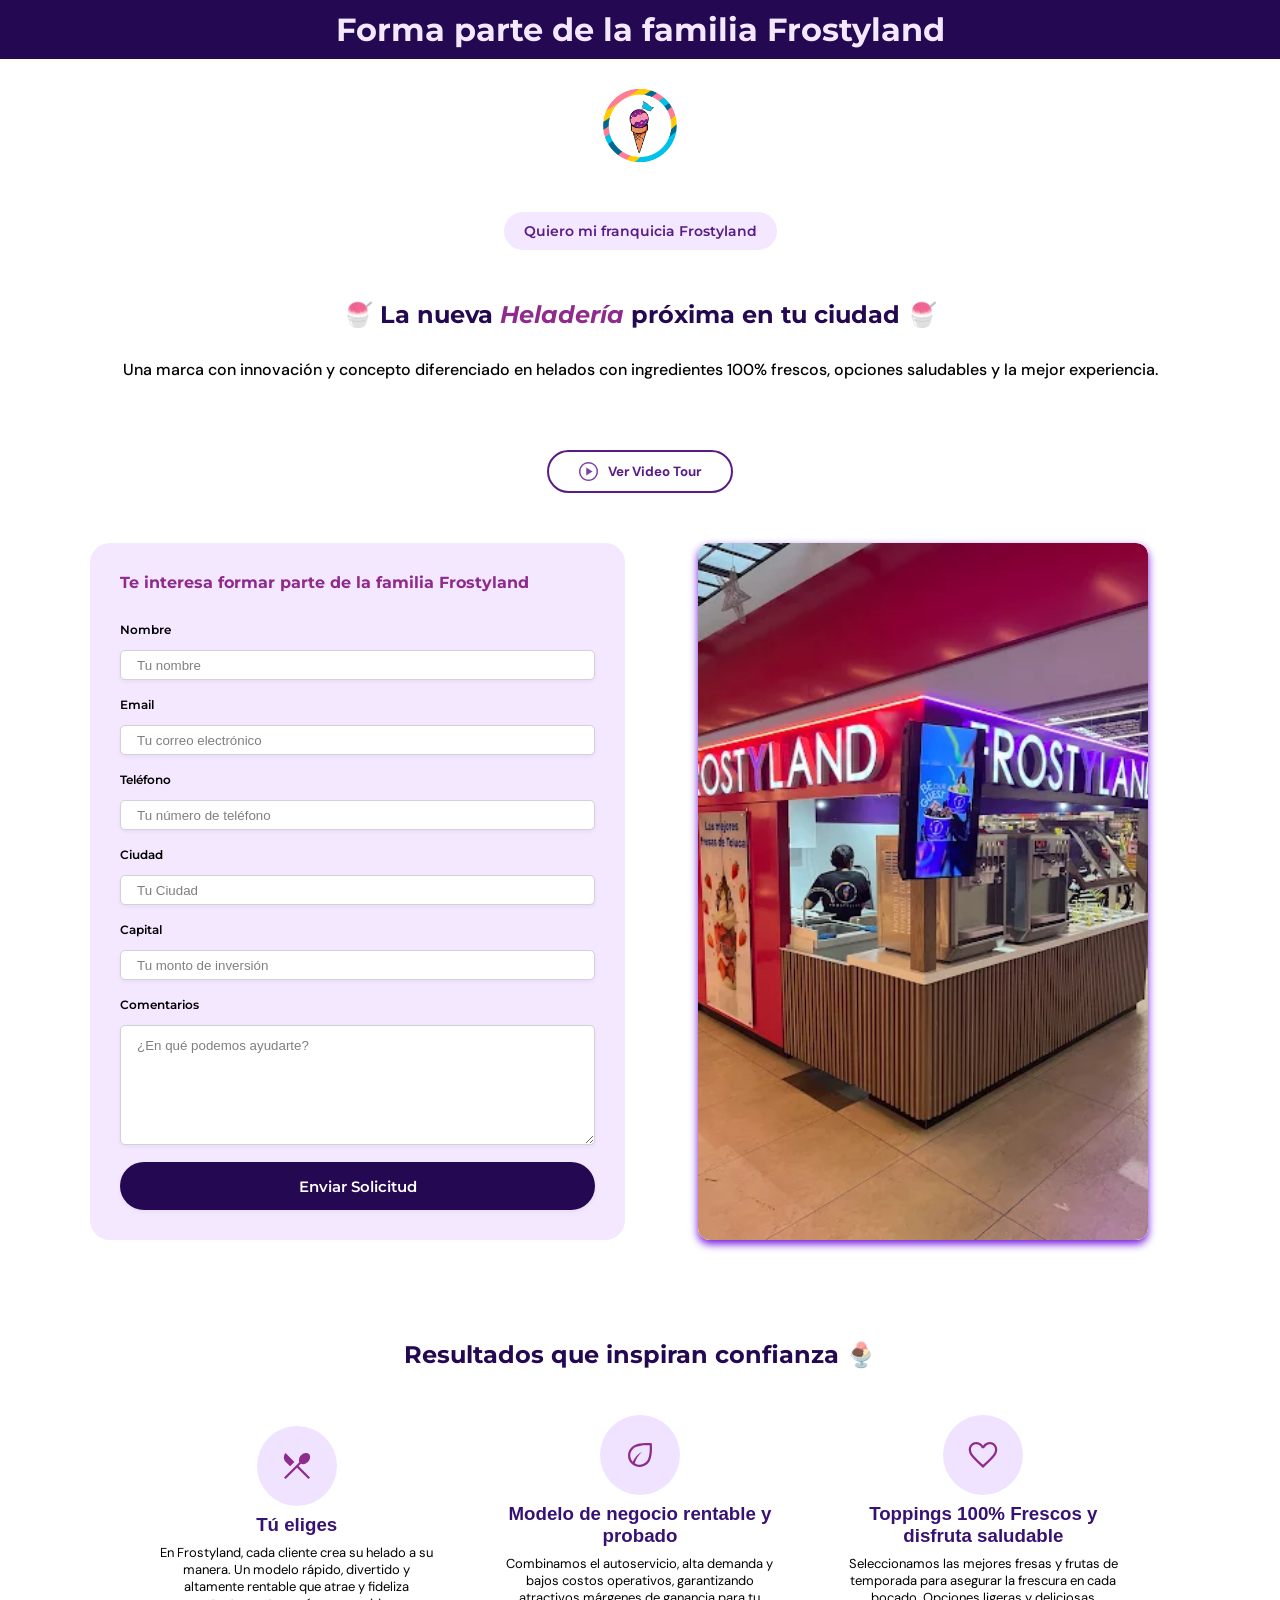
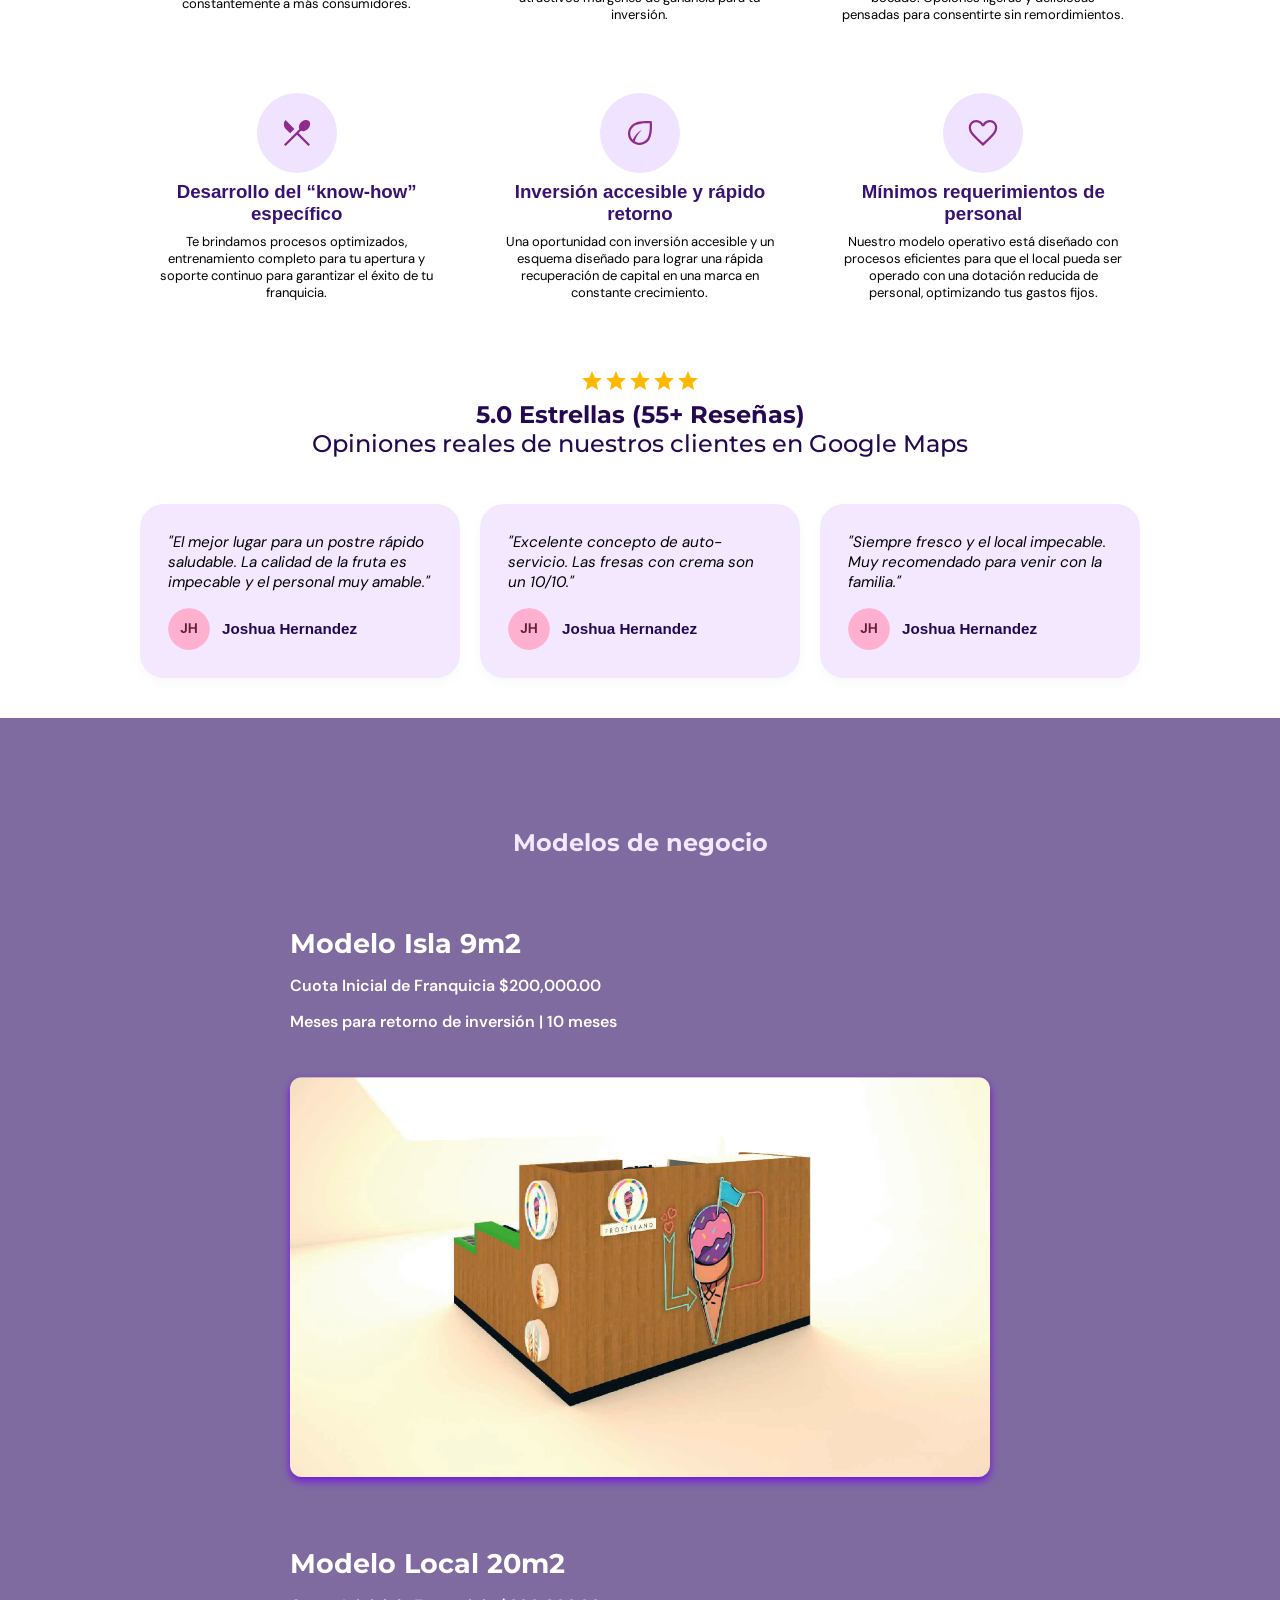
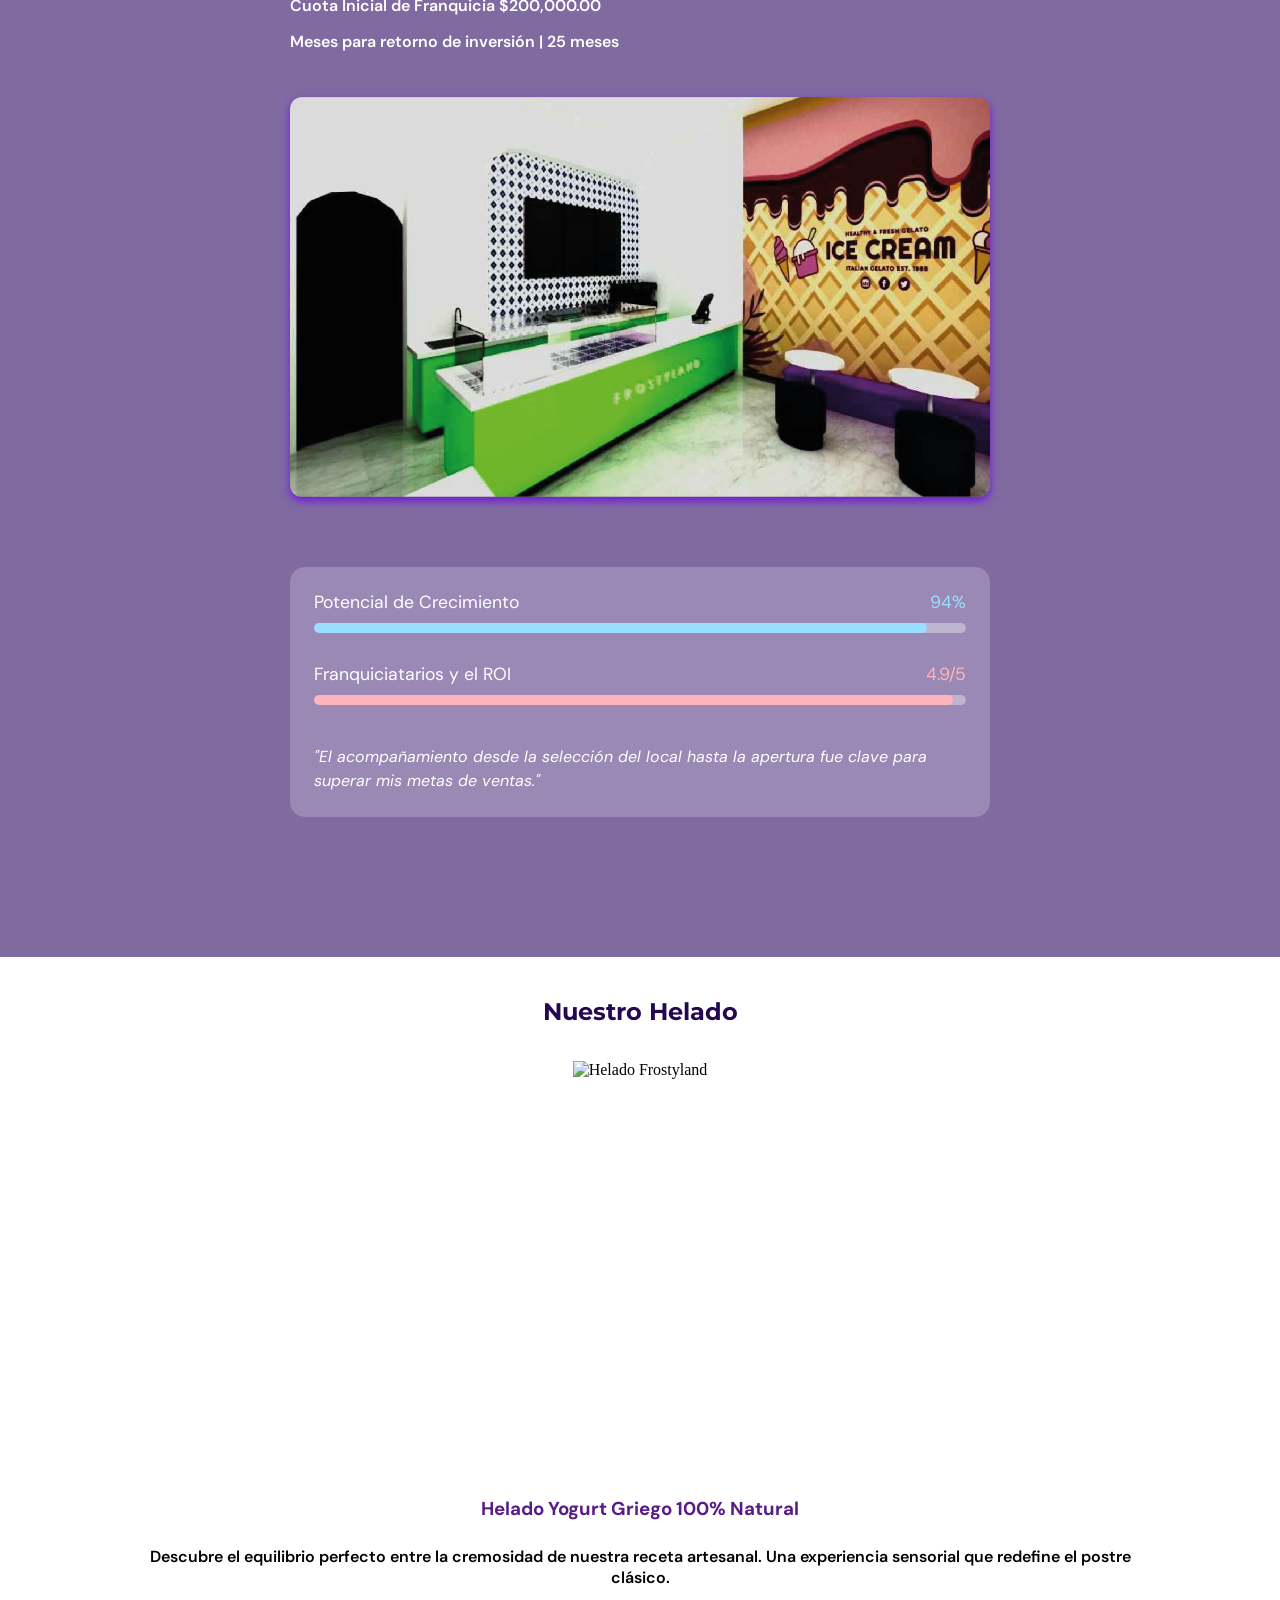
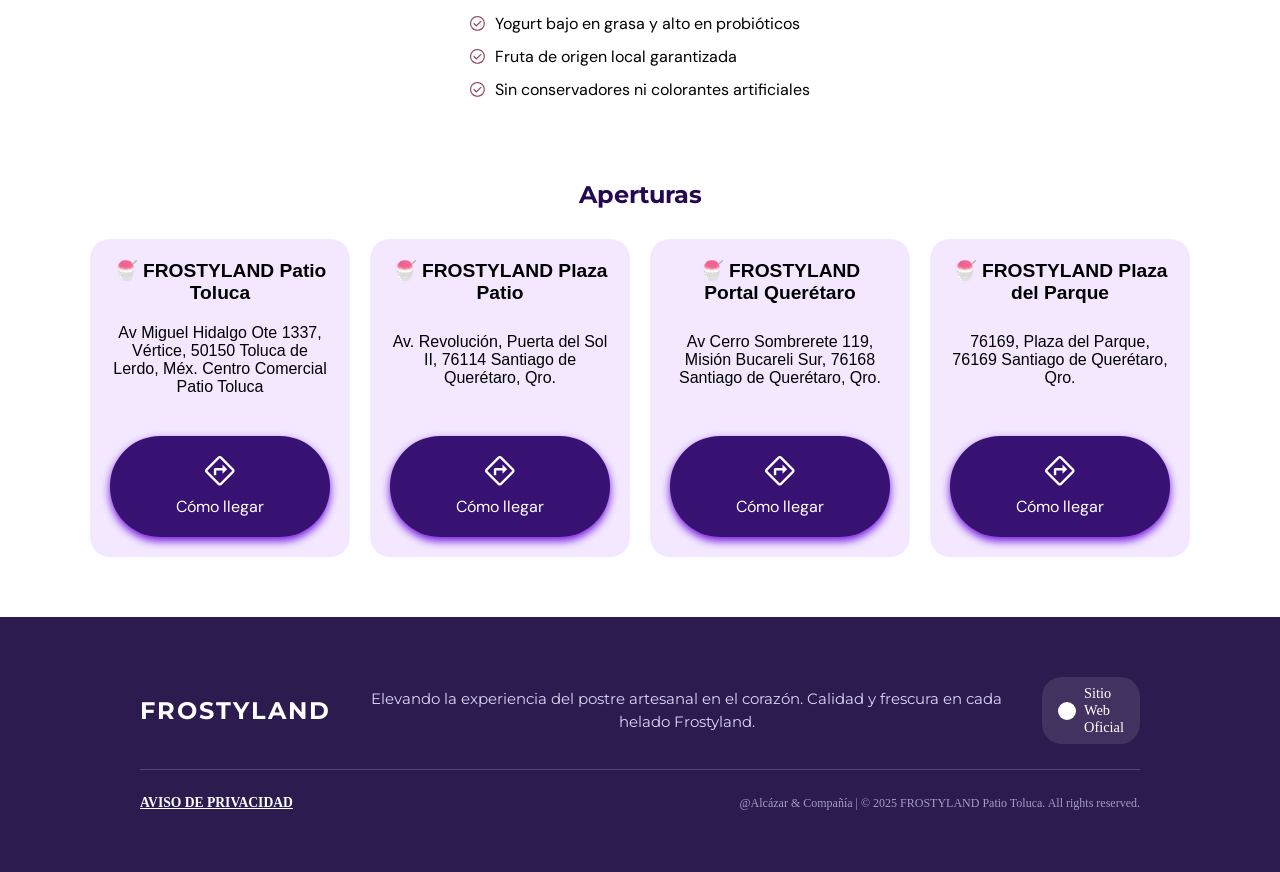
==== index.html @ 94f4f794 "Franquicia Frostyland Landing Page - MediaQueris" ====
<!DOCTYPE html>
<html lang="es">
<head>
    <meta charset="UTF-8">
    <meta name="viewport" content="width=device-width, initial-scale=1.0">
    <title>Frostyland Franquicias</title>
    <link rel="stylesheet" href="style.css">
    <link rel="preconnect" href="https://fonts.googleapis.com">
    <link rel="preconnect" href="https://fonts.gstatic.com" crossorigin>
    <link href="https://fonts.googleapis.com/css2?family=DM+Sans:ital,opsz,wght@0,9..40,100..1000;1,9..40,100..1000&family=Montserrat:ital,wght@0,100..900;1,100..900&display=swap" rel="stylesheet">
</head>
<body>
    <div class="general-container">
        <header class="header">
            <div class="header__title">
                <h1 class="title">Forma parte de la familia Frostyland</h1>
            </div>
        </header>

        <section class="hero">
    <div class="hero__container">
        <img src="assets/images/Logo.svg" alt="Frostyland Logo">
        <a class="hero__badge" href="">Quiero mi franquicia Frostyland</a>
   
        <div class="hero__content">
            <h2 class="title-section">🍧 La nueva <span class="texto-destacado"><i>Heladería</i></span> próxima en tu ciudad 🍧</h2>
            <p class="hero__subtitle">Una marca con innovación y concepto diferenciado en helados con ingredientes 100% frescos, opciones saludables y la mejor experiencia.</p>
        </div>

        <button class="hero__video-btn">
            <img class="hero__video-content" src="assets/icons/Icon video.svg" alt="Video Icon">
            <span class="hero__video-title">Ver Video Tour</span>
        </button>

        <!-- Contenedor del Formulario -->
        <div class="form-container">
            <form class="form-lead__form" action="">
                <p class="texto-destacado form-title"><b>Te interesa formar parte de la familia Frostyland</b></p>
                
                <label class="form-lead__label" for="input-name">Nombre</label>
                <input class="form-lead__input" id="input-name" type="text" placeholder="Tu nombre" required>
                
                <label class="form-lead__label" for="input-mail">Email</label>
                <input class="form-lead__input" id="input-mail" type="email" placeholder="Tu correo electrónico" required>
                
                <label class="form-lead__label" for="input-tel">Teléfono</label>
                <input class="form-lead__input" id="input-tel" type="tel" placeholder="Tu número de teléfono" required>
                
                <label class="form-lead__label" for="input-city">Ciudad</label>
                <input class="form-lead__input" id="input-city" type="text" placeholder="Tu Ciudad" required>
                
                <label class="form-lead__label" for="input-monto">Capital</label>
                <input class="form-lead__input" id="input-monto" type="number" placeholder="Tu monto de inversión" required>
                
                <label class="form-lead__label" for="text-comments">Comentarios</label>
                <textarea class="form-lead__input form-lead__textarea" id="text-comments" placeholder="¿En qué podemos ayudarte?"></textarea>
                
                <button class="form-lead__submit" type="submit">Enviar Solicitud</button>
            </form>
        </div>

        <!-- 🍨 LA IMAGEN AQUÍ ADENTRO DEL HERO CONTAINER -->
        <div class="features__image-container hero__image-lateral">
            <img class="features__main-img" src="assets/images/franchise frostyland img.webp" alt="Helado Frostyland">
        </div>

    </div>
</section>

        <section class="features">

            <h2 class="hero__title">Resultados que inspiran confianza 🍨</h2>
            <div class="features__grid">
                
                <!-- Tarjeta 1 -->
                <article class="feature-card">
                    <img class="feature-card__icon" src="assets/icons/Icon Cubiertos.svg" alt="Ícono de cubiertos">
                    <h3 class="feature-card__title">Tú eliges</h3>
                    <p class="feature-card__description">En Frostyland, cada cliente crea su helado a su manera. Un modelo rápido, divertido y altamente rentable que atrae y fideliza constantemente a más consumidores.</p>
                </article>

                <!-- Tarjeta 2 -->
                <article class="feature-card">
                    <img class="feature-card__icon" src="assets/icons/Icon Hoja.svg" alt="Ícono de hoja">
                    <h3 class="feature-card__title">Modelo de negocio rentable y probado</h3>
                    <p class="feature-card__description">Combinamos el autoservicio, alta demanda y bajos costos operativos, garantizando atractivos márgenes de ganancia para tu inversión.</p>
                </article>

                <!-- Tarjeta 3 -->
                <article class="feature-card">
                    <img class="feature-card__icon" src="assets/icons/Icon Corazon.svg" alt="Ícono de corazón">
                    <h3 class="feature-card__title">Toppings 100% Frescos y disfruta saludable</h3>
                    <p class="feature-card__description">Seleccionamos las mejores fresas y frutas de temporada para asegurar la frescura en cada bocado. Opciones ligeras y deliciosas pensadas para consentirte sin remordimientos.</p>
                </article>

                <!-- Tarjeta 4 -->
                <article class="feature-card">
                    <img class="feature-card__icon" src="assets/icons/Icon Cubiertos.svg" alt="Ícono de cubiertos">
                    <h3 class="feature-card__title">Desarrollo del “know-how” específico</h3>
                    <p class="feature-card__description">Te brindamos procesos optimizados, entrenamiento completo para tu apertura y soporte continuo para garantizar el éxito de tu franquicia.</p>
                </article>

                <!-- Tarjeta 5 -->
                <article class="feature-card">
                    <img class="feature-card__icon" src="assets/icons/Icon Hoja.svg" alt="Ícono de hoja">
                    <h3 class="feature-card__title">Inversión accesible y rápido retorno</h3>
                    <p class="feature-card__description">Una oportunidad con inversión accesible y un esquema diseñado para lograr una rápida recuperación de capital en una marca en constante crecimiento.</p>
                </article>

                <!-- Tarjeta 6 -->
                <article class="feature-card">
                    <img class="feature-card__icon" src="assets/icons/Icon Corazon.svg" alt="Ícono de corazón">
                    <h3 class="feature-card__title">Mínimos requerimientos de personal</h3>
                    <p class="feature-card__description">Nuestro modelo operativo está diseñado con procesos eficientes para que el local pueda ser operado con una dotación reducida de personal, optimizando tus gastos fijos.</p>
                </article>
            </div>
        </section>

        <section class="review">
            <div class="review-section">
                <img class="icon-stars" src="assets/icons/Icon Stars.svg" alt="Estrellas de calificación">
                <h2 class="title-section">5.0 Estrellas (55+ Reseñas) <br> <span class="subtitle-review">Opiniones reales de nuestros clientes en Google Maps</span></h2>
            </div>
            <div class="reviews">
                <div class="review-card">
                    <p class="review-card__comment">"El mejor lugar para un postre rápido saludable. La calidad de la fruta es impecable y el personal muy amable."</p>
                    <div class="review-card__profile">
                        <img class="review-card__avatar" src="assets/icons/Avatar Profile.svg" alt="Avatar Frostyland">
                        <span class="review-card__name">Joshua Hernandez</span>
                    </div>
                </div>
                <div class="review-card">
                    <p class="review-card__comment">"Excelente concepto de auto-servicio. Las fresas con crema son un 10/10."</p>
                    <div class="review-card__profile">
                        <img class="review-card__avatar" src="assets/icons/Avatar Profile.svg" alt="Avatar Frostyland">
                        <span class="review-card__name">Joshua Hernandez</span>
                    </div>
                </div>
                <div class="review-card">
                    <p class="review-card__comment">"Siempre fresco y el local impecable. Muy recomendado para venir con la familia."</p>
                    <div class="review-card__profile">
                        <img class="review-card__avatar" src="assets/icons/Avatar Profile.svg" alt="Avatar Frostyland">
                        <span class="review-card__name">Joshua Hernandez</span>
                    </div>
                </div>
            </div>
        </section>

        <section class="data-franchise-purple">
            <div class="data-franchise-title">
                <h2 class="title-section title-section__purple">Modelos de negocio</h2>
            </div>
            
            <div class="data-months">
                <div class="months-title"><h2>Modelo Isla 9m2</h2></div>
                <div class="months-subtitle"><p>Cuota Inicial de Franquicia $200,000.00</p></div>
                <div class="months-parraf"><p>Meses para retorno de inversión | 10 meses</p></div>
                <div class="img-local"><img src="assets/images/Isla 2.png" alt="Isla Frostyland"></div>
            </div>

            <div class="data-months">
                <div class="months-title"><h2>Modelo Local 20m2</h2></div>
                <div class="months-subtitle"><p>Cuota Inicial de Franquicia $200,000.00</p></div>
                <div class="months-parraf"><p>Meses para retorno de inversión | 25 meses</p></div>
                <div class="img-local"><img src="assets/images/Local 2.png" alt="Local Frostyland"></div>
            </div>

            <div class="data-bars">
                <div class="data-bars__item">
                    <div class="data-bars__header">
                        <span>Potencial de Crecimiento</span>
                        <span class="numero-azul">94%</span>
                    </div>
                    <progress value="94" max="100" class="progreso-azul"></progress>
                </div>

                <div class="data-bars__item">
                    <div class="data-bars__header">
                        <span>Franquiciatarios y el ROI</span>
                        <span class="numero-rosa">4.9/5</span>
                    </div>
                    <progress value="4.9" max="5" class="progreso-rosa"></progress>
                </div>

                <p class="data-bars__quote"><i>"El acompañamiento desde la selección del local hasta la apertura fue clave para superar mis metas de ventas."</i></p>
            </div>
        </section>

        <section class="products">
            <div class="product-card">
                <h2 class="title-section">Nuestro Helado</h2>
                <div class="product-card__icecream">
                    <img class="product-card__image" src="assets/images/94DFE82F-189E-4198-BD4F-0825771D1417.png" alt="Helado Frostyland">
                </div>
                <h3 class="product-card__title">Helado Yogurt Griego 100% Natural</h3>
                <p class="product-card__description">Descubre el equilibrio perfecto entre la cremosidad de nuestra receta artesanal. Una experiencia sensorial que redefine el postre clásico.</p>
                <ul class="product-card__benefits">
                    <li class="product-card__benefit-item"><img src="assets/icons/Icon Check.svg" alt="Check"><span>Yogurt bajo en grasa y alto en probióticos</span></li>
                    <li class="product-card__benefit-item"><img src="assets/icons/Icon Check.svg" alt="Check"><span>Fruta de origen local garantizada</span></li>
                    <li class="product-card__benefit-item"><img src="assets/icons/Icon Check.svg" alt="Check"><span>Sin conservadores ni colorantes artificiales</span></li>
                </ul>
            </div>
        </section>

        <section class="info">
            <h2 class="title-section">Aperturas</h2>

            <div class="ubication-franchise__info">
                <div class="ubication-franchise__info-img">
                    <span>🍧 FROSTYLAND Patio Toluca</span>
                </div>
                <p class="ubication-franchise__description">Av Miguel Hidalgo Ote 1337, Vértice, 50150 Toluca de Lerdo, Méx. Centro Comercial Patio Toluca</p>
                <a class="button-maps" href="https://www.google.com/maps/place/FROSTYLAND+Plaza+Patio/@20.6404821,-100.4542653,14z/data=!4m10!1m2!2m1!1sfrostyland!3m6!1s0x85d3510032d650c9:0x5e917314899f4de4!8m2!3d20.6182223!4d-100.4397699!15sCgpmcm9zdHlsYW5kkgEOaWNlX2NyZWFtX3Nob3DgAQA!16s%2Fg%2F11wvm8fbk2?entry=ttu" target="_blank" rel="noopener noreferrer"><img src="assets/icons/Icon Road.svg" alt="Ícono de ruta"><span>Cómo llegar</span></a>
            </div>

            <div class="ubication-franchise__info">
                <div class="ubication-franchise__info-img">
                    <span>🍧 FROSTYLAND Plaza Patio</span>
                </div>
                <p class="ubication-franchise__description">Av. Revolución, Puerta del Sol II, 76114 Santiago de Querétaro, Qro.</p>
                <a class="button-maps" href="https://www.google.com/maps/place/FROSTYLAND+Plaza+Patio/@20.6182273,-100.4423448,17z/data=!3m1!4b1!4m6!3m5!1s0x85d3510032d650c9:0x5e917314899f4de4!8m2!3d20.6182223!4d-100.4397699!16s%2Fg%2F11wvm8fbk2?entry=ttu" target="_blank" rel="noopener noreferrer"><img src="assets/icons/Icon Road.svg" alt="Ícono de ruta"><span>Cómo llegar</span></a>
            </div>

            <div class="ubication-franchise__info">
                <div class="ubication-franchise__info-img">
                    <span>🍧 FROSTYLAND Portal Querétaro</span>
                </div>
                <p class="ubication-franchise__description">Av Cerro Sombrerete 119, Misión Bucareli Sur, 76168 Santiago de Querétaro, Qro.</p>
                <a class="button-maps" href="https://www.google.com/maps/place/FROSTYLAND+Portal+Quer%C3%A9taro/@20.6406473,-100.4188393,17z/data=!3m1!4b1!4m6!3m5!1s0x85d35bdf2847d219:0xffd9482230e214cc!8m2!3d20.6406423!4d-100.4162644!16s%2Fg%2F11zgs6qwrd?entry=ttu" target="_blank" rel="noopener noreferrer"><img src="assets/icons/Icon Road.svg" alt="Ícono de ruta"><span>Cómo llegar</span></a>
            </div>

            <div class="ubication-franchise__info">
                <div class="ubication-franchise__info-img">
                    <span>🍧 FROSTYLAND Plaza del Parque</span>
                </div>
                <p class="ubication-franchise__description">76169, Plaza del Parque, 76169 Santiago de Querétaro, Qro.</p>
                <a class="button-maps" href="https://www.google.com/maps/place/FROSTYLAND+Plaza+del+Parque/@20.6157543,-100.5956164,11z/data=!4m10!1m2!2m1!1sFROSTYLAND!3m6!1s0x85d35b0069012c31:0x30fe2885d06f3ba8!8m2!3d20.6157637!4d-100.3917625!15sCgpGUk9TVFlMQU5EkgEOaWNlX2NyZWFtX3Nob3DgAQA!16s%2Fg%2F11wtdgsg10?entry=ttu" target="_blank" rel="noopener noreferrer"><img src="assets/icons/Icon Road.svg" alt="Ícono de ruta"><span>Cómo llegar</span></a>
            </div>
        </section>

        <footer class="footer">
            <div class="footer-info">
                <h3 class="footer-title">FROSTYLAND</h3>
                <p class="footer-description">Elevando la experiencia del postre artesanal en el corazón. Calidad y frescura en cada helado Frostyland.</p>
                <div class="footer-website">
                    <a href="https://frostyland.com.mx/" target="_blank" rel="noopener noreferrer">
                        <img src="assets/icons/Icon Web.svg" alt="Ícono web">
                        <span>Sitio Web Oficial</span>
                    </a>
                </div>
                <hr>
                <a href="">AVISO DE PRIVACIDAD</a>
                <p class="privacidad">@Alcázar & Compañía | © 2025 FROSTYLAND Patio Toluca. All rights reserved.</p>
            </div>
        </footer>
    </div>
</body>
<script src="script.js"></script>
</html>
---- style.css ----
*{
    margin: 0;
    padding: 0;
    box-sizing: border-box;
}

.header{
    font-family: "Montserrat", sans-serif;
    color: #f3e8ff;
    margin: 0;
    padding: 0;
    box-sizing: border-box;
    text-align: center;
    display: flex;
    flex-direction: column;
    gap: 16px;
    padding: 10px;
    background-color: #240851;
    align-items: ce;
}


.hero{
    font-family: "Montserrat", sans-serif;
    margin-top: 30px;
    display: flex;
    flex-direction: column;
    gap: 16px;
}



.hero__badge{
    display: inline-block;
    background-color: #f3e8ff;
    color: #581c87;
    padding: 10px 20px;
    border-radius: 50px;
    margin: 20px 0 20px 0;
    text-decoration: none;
    font-weight: 600;
    font-size: 14px;
}

.hero__title{
    font-family: "Montserrat", sans-serif;
    display: block;
    color: #240851;
    margin-bottom: 30px;
    text-align: center;
}

.title-section{
    font-family: "Montserrat", sans-serif;
    display: block;
    color: #240851;
    margin-bottom: 30px;
    text-align: center;
}

.texto-destacado{
    color: #8E2B8D;
}

.hero__subtitle{
    font-family: "DM Sans", sans-serif ;
    font-weight: 500;
    margin-bottom: 20px ;
}

.hero__container {
    display: flex;
    flex-direction: column;
    align-items: center;
    width: 90%;
    max-width: 500px;
    margin: 0 auto 100px auto;
}

.hero__image-lateral {
    width: 100%;                /* Ocupa todo el ancho disponible del contenedor */
    max-width: 100%;            /* Se estira para empatar con el ancho del formulario */
    height: 350px;              /* Ajusta la altura que prefieras para tablet/móvil */
    margin-top: 30px;
    margin-left: 0;
    margin-right: 0;
}

.hero__video-btn{
    display: flex;
    align-items: center;
    justify-content: center;
    gap: 10px;
    padding: 10px 30px;
    border-radius: 60px;
    text-decoration: none;
    background-color: #fff;
    margin: 20px 0 20px 0;
    border: 2px solid #581c87;
}

.hero__video-content{
    align-items: center;
}


.hero__video-title{
    color: #581c87;
    font-family: "DM Sans", sans-serif;
    font-weight: bold;
}

.features{
    gap: 16px;
}

.features__grid{
    display: grid;
    grid-template-columns: 1fr;
    gap:20px;
    padding: 20px;
}

.review{
    display: flex;
    flex-direction: column;
    gap: 16px;
}

.products{
    display: flex;
    flex-direction: column;
    gap: 16px;
}

.info{
    display: flex;
    flex-direction: column;
    gap:16px
}

.form-container{
    background-color: #f3e8ff;
    padding: 30px;
    width: 350px;
    border-radius: 20px;
    box-sizing: border-box;
    margin-bottom: 40px;
}

.form-title{
    margin-bottom: 25px;
    font-weight: 500;
    text-shadow: 
}

.form-lead__form{
    display: flex;
    flex-direction: column;
    width: 100%;
    gap: 5px;
}

.form-lead__label{
    display: block;
    width: 100%;
    font-size: 12px;
    font-weight:600;
    text-align: left;
    margin-bottom: 0.5rem;
}

.form-lead__input{
    width: 100%;
    height: 30px;
    border-radius: 5px;
    border: none;
    margin-bottom: 12px;
    padding: 0.75rem 1rem;
    border: 1.5px solid #d1d1d6;
    box-shadow: 0 2px 4px rgba(0, 0, 0, 0.05);
    resize: vertical;
}

.form-lead__textarea{
    min-height: 120px;
    overflow: hidden;
}

.form-lead__input::placeholder {
    color: #000; 
    opacity: 0.5; 
    font-family: "Monsterrat", sans-serif;  
}

.form-lead__submit{
    background-color: #240851;
    color: #ffffff;
    font-family: inherit;
    font-size: 0.95rem;
    font-weight: 600;
    border-radius: 50px;
    border: none;
    height: 48px;                 /* Ligeramente más alto para mayor comodidad táctil (UX) */
    padding: 0 24px;              /* Espaciado horizontal para que el texto respire */
    box-shadow: 0 2px 4px rgba(0, 0, 0, 0.05);
    cursor: pointer;              /* Cambia el cursor a manita para indicar que es clickeable */
    outline: none;
    box-sizing: border-box;
    transition: all 0.25s ease-in-out; /* Suaviza todos los cambios */
}

.form-lead__submit:hover {
    background-color: #381273;    /* Un tono un poco más claro o vivo del mismo color */
    box-shadow: 0 4px 8px rgba(36, 8, 81, 0.2); /* Sombra más pronunciada al elevarse visualmente */
    transform: translateY(-1px);  /* Pequeño efecto de elevación sutil */
}

.form-lead__submit:active {
    transform: translateY(0);     /* Vuelve a su posición original al presionar */
    box-shadow: 0 1px 2px rgba(0, 0, 0, 0.1);
}

.features__image-container{  
    width: 700px;       
    height: 400px;     
    overflow: hidden;  
    border-radius: 12px;
    box-shadow: 0 4px 8px rgb(114, 21, 221);
    margin-bottom: 30px; 
    display: block;
    margin-left: auto;
    margin-right: auto;
}

.features__main-img {
    width: 100%;
    height: 100%;
    object-fit: cover;          /* Asegura que la foto cubra todo el espacio sin deformarse */
    border-radius: 12px;
}

.features__main-img:hover {
    transform: scale(1.05); /* Un zoom suave al pasar el mouse */
}

.feature-card{
    display: flex;               
    flex-direction: column;      
    align-items: center;         
    justify-content: center; 
    gap: .5rem;   
    margin-bottom: 60px; 
    text-align: center;
    width: 90%;
    max-width: 10000px;
    margin: 0 auto 40px auto;
    padding: 0 auto;
}

.feature-card__color{
    background-color: #f3e8ff;
}

.feature-card__title{
    font-family: "Monsterrat", sans-serif;
    color: #381273;
}

.feature-card__description{
    font-family: "DM Sans", sans-serif;
    font-size: small;
}


.review-section{
    display: flex;
    flex-direction: column;
    align-items: center;
    text-align: center;
    justify-content: center;
    margin-top: 30px;
    gap: 10px;
}

.subtitle-review{
    font-weight: 500;
}

.reviews{
    display: flex;
    flex-direction: column;
    align-items: center;
    gap: 2rem;
    width: 90%;
    max-width: 450px;
    margin: 0 auto 40px auto;
    padding: 0 16px;
}

.review-card {
    background-color:#f3e8ff;  /* Un tono morado muy sutil de fondo (como en tu imagen) */
    width: 100%;                /* Ocupa todo el ancho del contenedor max-width */
    padding: 1.75rem;
    border-radius: 24px;        /* Esquinas muy redondeadas, estilo moderno */
    box-shadow: 0 4px 12px rgba(36, 8, 81, 0.03); /* Sombra muy ligera */
    display: flex;
    flex-direction: column;
    justify-content: space-between;
    transition: transform 0.3s ease;
}

.review-card__comment{
    font-family: "DM Sans", sans-serif;
    font-size: 0.95em;
    font-style: italic;
}

.review-card__profile {
    display: flex;
    align-items: center;        /* Alinea verticalmente el avatar y el texto */
    gap: 12px;                  /* Espacio limpio entre el avatar y el nombre */
    margin-top: 1rem;           /* Separa el perfil del comentario de arriba */
}

.review-card__avatar {
    width: 42px;
    height: 42px;
    border-radius: 50%;
    object-fit: cover;
    flex-shrink: 0;             /* Evita que el avatar se deforme si la tarjeta es pequeña */
}

.review-card__name {
    display: flex;
    flex-direction: column;     /* Permite que el nombre y apellido bajen ordenados si es necesario */
    font-weight: 700;
    color: #240851;
    font-size: 0.95rem;
    line-height: 1.2;
    font-family: "Monteserrat" , sans-serif;
}

.data-franchise-purple{
    background-color: #806BA1;
    display: flex;
    flex-direction: column;
    align-items: center;
    gap: 2.5rem;
    width: 100%;
    max-width: 500px;
    margin: 0 auto 40px auto;
    padding: 0;    
}

.title-section__purple{
    margin-top: 70px;
    color: #f3e8ff;
}

.data-months{
    display: flex;
    flex-direction: column;
    justify-content: left;
    gap:15px
}

.months-subtitle{
    font-family: "DM Sans", sans-serif;
    color: #fff;
    font-weight: 600;
}

.months-parraf{
    font-family: "DM Sans", sans-serif;
    color: #fff;
    font-weight: 600;
    margin-bottom: 30px;
}

.months-title{
    font-family: "Montserrat", sans-serif;
    color: #fff;
    font-size: large;
}

.img-local{ 
    width: 350px;       
    height: 400px;     
    overflow: hidden;  
    border-radius: 12px;
    box-shadow: 0 4px 8px rgb(114, 21, 221);
    margin-bottom: 30px; 
    display: block;
    margin-left: auto;
    margin-right: auto;
}

.img-local img {
    width: 100%;
    height: 100%;
    object-fit: cover; /* Esto centra la imagen y recorta los bordes sobrantes perfectamente */
    object-position: center; /* Asegura que el centro de la imagen sea el que se muestre */
}

.data-bars{
    width: 80%;
    background-color: #ffffff33;
    padding: 1.5rem;
    border-radius: 15px;
    margin-bottom: 100px;
    display: flex;
    flex-direction: column;
    gap: 30px;
    font-family: "DM Sans", sans-serif;
    color: #fff;
}

.data-bars__item{
    display: flex;
    flex-direction: column;
    gap: 10px;
}

.data-bars__header{
   display: flex;
   justify-content: space-between;
   align-items: center;
   font-size: 1.1rem;
}

progress {
    width: 100%;
    height: 10px;
    border-radius: 5px;
    border: none; /* Elimina borde por defecto */
    background-color: rgba(255, 255, 255, 0.2); /* Fondo de la barra vacía */
    overflow: hidden;
}

.data-bars__quote {
    margin-top: 10px;
    line-height: 1.5;
    font-style: italic; /* Asegura que la cita se vea itálica */
}

.numero-azul {
    color: #99DEFF; /* Color del texto 94% de la imagen */
}

.numero-rosa {
    color: #FFB3BA; /* Color del texto 4.9/5 de la imagen */
}

progress.progreso-azul::-webkit-progress-bar {
    background-color: rgba(255, 255, 255, 0.2); /* Fondo de la barra */
}
progress.progreso-azul::-webkit-progress-value {
    background-color: #99DEFF; /* Color de la parte llena */
    border-radius: 5px;
}
/* Para Firefox */
progress.progreso-azul {
    color: #99DEFF; /* Fallback para Firefox */
}

/* --- Barra 2: Rosa (Satisfacción de Franquiciados) --- */
/* Para navegadores basados en WebKit (Chrome, Safari, Edge) */
progress.progreso-rosa::-webkit-progress-bar {
    background-color: rgba(255, 255, 255, 0.2);
}
progress.progreso-rosa::-webkit-progress-value {
    background-color: #FFB3BA; /* Color de la parte llena */
    border-radius: 5px;
}
/* Para Firefox */
progress.progreso-rosa {
    color: #FFB3BA; /* Fallback para Firefox */
}

.product-card{
    display: flex;
    flex-direction: column;
    justify-content: center;
    text-align: center;
    align-items: center;
    margin: 0 auto 80px auto;
    width: 80%;
    gap: 5px;
}

.product-card__icecream{
    width: 350px;       
    height: 400px;     
    overflow: hidden;  
    border-radius: 12px;
    margin-bottom: 30px; 
}

.product-card__icecream img{  
    width: 100%;
    height: 100%;
    object-fit:contain;
    object-position: center;
}

.product-card__title{
 font-family: "DM Sans", sans-serif;
 color: #581c87;
 display: block;
 margin-bottom: 20px;
}

.product-card__description{
    margin-bottom: 20px;
    font-family: "DM Sans", sans-serif;
    color: #000;
    font-weight: 600;
}

.product-card__benefits{
    list-style: none;
    padding: 0;
    margin: 0;
    display: flex;
    flex-direction: column;
    gap: 12px;
    font-family: "DM Sans", sans-serif;
    color: #000;
    text-align: left;
}

.product-card__benefit-item{
    display: flex;
    gap: 10px;
    font-size: 1rem;
    align-items: center;
}

.product-card__benefit-item img{
    width: 15px;
    height: 15px;
    flex-shrink: 0;
}

.info{
    display: flex;
    flex-direction: column;
    margin: 0 auto 60px auto;
    width: 80%;
}

.ubication-franchise__info{
    display: flex;
    flex-direction: column;
    gap: 20px;
    justify-content: center;
}

.ubication-franchise__info-img{
    display: flex;
    align-items: center;
    justify-content: flex-start;
    font-family: "Monsterrat",sans-serif;
    font-size: 1.2rem;
    font-weight: bold;
    margin: 0 auto;
}

.ubication-franchise__info-img img{
height: 30px;
width: 30px;
flex-shrink: 0;
}

.ubication-franchise__description{
    font-family: "DM-Sans",sans-serif;
    font-weight: 400;
    text-align: center;
}

.button-maps{
    font-family: "DM Sans", sans-serif;
    padding: 20px;
    border-radius: 50px;
    color: #fff;
    background-color: #381273;
    text-decoration: none;
    margin-bottom: 50px;
    display: flex;
    flex-direction: column;
    align-items: center;
    justify-content: center;
    gap: 10px;
    box-shadow: 0 4px 8px rgb(114, 21, 221);
}

.button-maps:hover{
    background-color: #381273;    /* Un tono un poco más claro o vivo del mismo color */
    box-shadow: 0 4px 8px rgba(36, 8, 81, 0.2); /* Sombra más pronunciada al elevarse visualmente */
    transform: translateY(-1px);  /* Pequeño efecto de elevación sutil */
}

.button-maps img{
    width: 30px;
    height: 30px;
    flex-shrink: 0;
}

.button-maps:active {
    transform: translateY(0);     /* Vuelve a su posición original al presionar */
    box-shadow: 0 1px 2px rgba(0, 0, 0, 0.1);
}

.footer {
    width: 100%;
    background-color: #2b1b4e; /* Tono morado oscuro institucional para contraste */
    color: #f0ebf8;
    padding: 40px 20px;
    margin-top: 60px;
    box-sizing: border-box;
}

.footer-info {
    display: flex;
    flex-direction: column;
    align-items: center;
    text-align: center;
    max-width: 500px;
    margin: 0 auto;
    gap: 15px; /* Espaciado uniforme entre los elementos */
}

.footer-title {
    font-family: "Montserrat", sans-serif;
    font-size: 1.5rem;
    font-weight: 700;
    color: #ffffff;
    letter-spacing: 2px;
    margin: 0;
}

.footer-description {
    font-family: "Montserrat", sans-serif;
    font-size: 0.9rem;
    line-height: 1.5;
    color: #dcd6f7;
    margin: 0;
}

.footer-website a {
    display: inline-flex;
    align-items: center;
    gap: 8px;
    background-color: rgba(255, 255, 255, 0.1);
    padding: 8px 16px;
    border-radius: 20px;
    color: #ffffff;
    text-decoration: none;
    font-size: 0.9rem;
    transition: background-color 0.3s ease;
}

.footer-website a:hover {
    background-color: rgba(255, 255, 255, 0.2);
}

.footer-website img {
    width: 18px;
    height: 18px;
    filter: brightness(0) invert(1); /* Vuelve el ícono blanco si es necesario */
}

.footer-info hr {
    width: 80%;
    border: none;
    border-top: 1px solid rgba(255, 255, 255, 0.2);
    margin: 10px 0;
}

.footer-info a:not(.footer-website a) {
    color: #ffffff;
    font-size: 0.85rem;
    text-decoration: underline;
    font-weight: 600;
}

.footer-info a:not(.footer-website a):hover {
    color: #a29bfe;
}

.privacidad {
    font-size: 0.75rem;
    color: #a49ec4;
    margin: 0;
    line-height: 1.4;
}




/* =================================================================
   MEDIA QUERIES - MOBILE FIRST (Adaptadas a tus clases exactas)
=================================================================== */
@media screen and (min-width:768px) {
    .form-container{
        width: 700px;
    }

    .features__image-container{
        width: 700px;
    }

    .features{

       display: flex;
        flex-direction: column;
        align-items: center;
        max-width: 720px;
        margin: 0 auto;
        width: 90%;
    }


    .features__grid{
        display: grid;
        grid-template-columns: repeat(2, 1fr); 
        gap: 20px;
        padding: 0;
    }

    .reviews {
        display: grid;
        grid-template-columns: repeat(3, 1fr); /* 3 columnas iguales */
        gap: 20px;                             /* Espacio entre las tarjetas */
        max-width: 720px;                      /* O el ancho de tu contenedor de tablet */
        width: 100%;
        margin: 0 auto 40px auto;
        padding: 0;
        align-items: stretch;
    }

    .review-card {
        width: 100%;
        height: 100%;                           /* Ocupa toda la celda estirándose por igual */
        box-sizing: border-box;
    }

    .data-franchise-purple {
        max-width: 100%;
        width: 100%;
        padding: 40px 20px; /* Espaciado interno para que no pegue los elementos a los bordes */
        box-sizing: border-box;
    }

    .data-franchise-title,
    .data-months,
    .data-bars {
        width: 100%;
        max-width: 700px;
        margin-left: auto;
        margin-right: auto;
    }

    .img-local {
        width: 100%;
        max-width: 700px;
        height: 400px; /* O el alto que prefieras para tablet */
    }

    .img-local img {
        width: 100%;
        height: 100%;
        object-fit: cover;
    }

    .info {
        display: grid;
        grid-template-columns: repeat(2, 1fr); /* 2 columnas iguales */
        gap: 30px;                             /* Espacio entre las tarjetas de sucursales */
        max-width: 700px;                      /* Mismo ancho unificado que tus otras secciones */
        width: 100%;
        margin: 0 auto 60px auto;
        padding: 0;
        align-items: stretch;                  /* Mantiene todas las tarjetas con la misma altura */
    }

    /* 2. Hacemos que el título "Aperturas" ocupe las 2 columnas de arriba */
    .info > .title-section {
        grid-column: span 2;
        text-align: center;
        margin-bottom: 10px;
    }

    /* 3. Aseguramos que cada tarjeta interna distribuya bien sus elementos y tenga el mismo tamaño */
    .ubication-franchise__info {
        background-color: #f3e8ff;             /* Opcional: si deseas un fondo sutil tipo tarjeta como las reseñas */
        padding: 20px;
        border-radius: 20px;
        display: flex;
        flex-direction: column;
        justify-content: space-between;        /* Empuja el botón "Cómo llegar" hacia la parte baja de forma alineada */
        height: 100%;
        box-sizing: border-box;
    }

    /* 4. Ajustes finos de separación interna para el botón de mapas */
    .ubication-franchise__info .button-maps {
        margin-bottom: 0;                      /* Elimina el margen inferior extra de móvil para que encajen perfectas */
        margin-top: 20px;
    }

    .footer {
        padding: 50px 40px;
    }

    .footer-info {
        max-width: 700px;
    }

    .footer-description {
        font-size: 1rem;
        max-width: 550px;
    }
}

/* --- 2. SOLAMENTE PARA ESCRITORIO (A partir de 1024px) --- */
@media screen and (min-width: 1024px) {

    /* Ancho máximo general para computadoras */
    .features,
    .info,
    .data-franchise-purple,
    .reviews,
    .hero__container {
        max-width: 1000px;
    }

    /* Features Grid: 3 columnas y 2 filas */
    .features__grid {
        display: grid;
        grid-template-columns: repeat(3, 1fr);
        grid-template-rows: repeat(2, auto);
        gap: 30px;
        width: 100%;
    }

    /* Aperturas (.info) en distribución horizontal amplia */
    .info {
        display: grid;
        grid-template-columns: repeat(4, 1fr);
        gap: 20px;
        max-width: 1100px;
        align-items: stretch;
        text-align: center;
    }

    .info > .title-section {
        grid-column: span 4;
    }

    .data-franchise-purple {
        width: 100%;
        max-width: 100%;
    }

    /* HERO CONTAINER: Grid arriba y Flexbox estirado abajo para igualar alturas solo en PC */
    .hero__container {
        display: grid;
        grid-template-columns: 1fr 1fr;
        grid-template-areas: 
            "logo logo"
            "badge badge"
            "content content"
            "video video"
            "form image";              /* Aquí sí van lado a lado */
        gap: 30px;
        max-width: 1100px !important;  
        align-items: stretch;          
    }

    /* Asignación de elementos superiores al Grid */
    .hero__container > img:first-child {
        grid-area: logo;
        justify-self: center;
    }

    .hero__badge {
        grid-area: badge;
        justify-self: center;
    }

    .hero__content {
        grid-area: content;
        text-align: center;
    }

    .hero__video-btn {
        grid-area: video;
        justify-self: center;
    }

    /* Formulario e Imagen Lado a Lado con Altura Igualada en PC */
    .form-container {
        grid-area: form;
        width: 100%;
        margin: 0;
        display: flex;
        flex-direction: column;
    }

    .form-lead__form {
        display: flex;
        flex-direction: column;
        justify-content: space-between; 
        height: 100%;
    }

    .hero__image-lateral {
        grid-area: image;
        width: 100%;
        max-width: 450px;
        height: auto;
        min-height: 100%;               
        margin: 0;
        justify-self: center;
    }

    .features__main-img {
        width: 100%;
        height: 100%;
        object-fit: cover;              
        border-radius: 12px;
    }

    .footer {
        padding: 60px 20px;
    }

    /* Ampliamos el contenedor del footer en línea con tus otras secciones */
    .footer-info {
        max-width: 1000px;
        display: grid;
        grid-template-columns: 1fr auto 1fr; /* 3 columnas lógicas para escritorio */
        grid-template-areas: 
            "brand desc web"
            "hr hr hr"
            "privacy privacy privacy";
        align-items: center;
        text-align: left;
        gap: 20px;
    }

    /* Redistribuimos los elementos en el Grid para PC */
    .footer-title {
        grid-area: brand;
        text-align: left;
    }

    .footer-description {
        grid-area: desc;
        font-size: 0.95rem;
        max-width: none;
        text-align: center;
    }

    .footer-website {
        grid-area: web;
        justify-self: end;
    }

    .footer-info hr {
        grid-area: hr;
        width: 100%;
        margin: 5px 0;
    }

    /* Aviso de privacidad y copyright alineados abajo en fila o compactos */
    .footer-info a:not(.footer-website a) {
        grid-area: privacy;
        justify-self: start;
        display: inline-block;
    }

    .privacidad {
        grid-area: privacy;
        justify-self: end;
        text-align: right;
    }
}
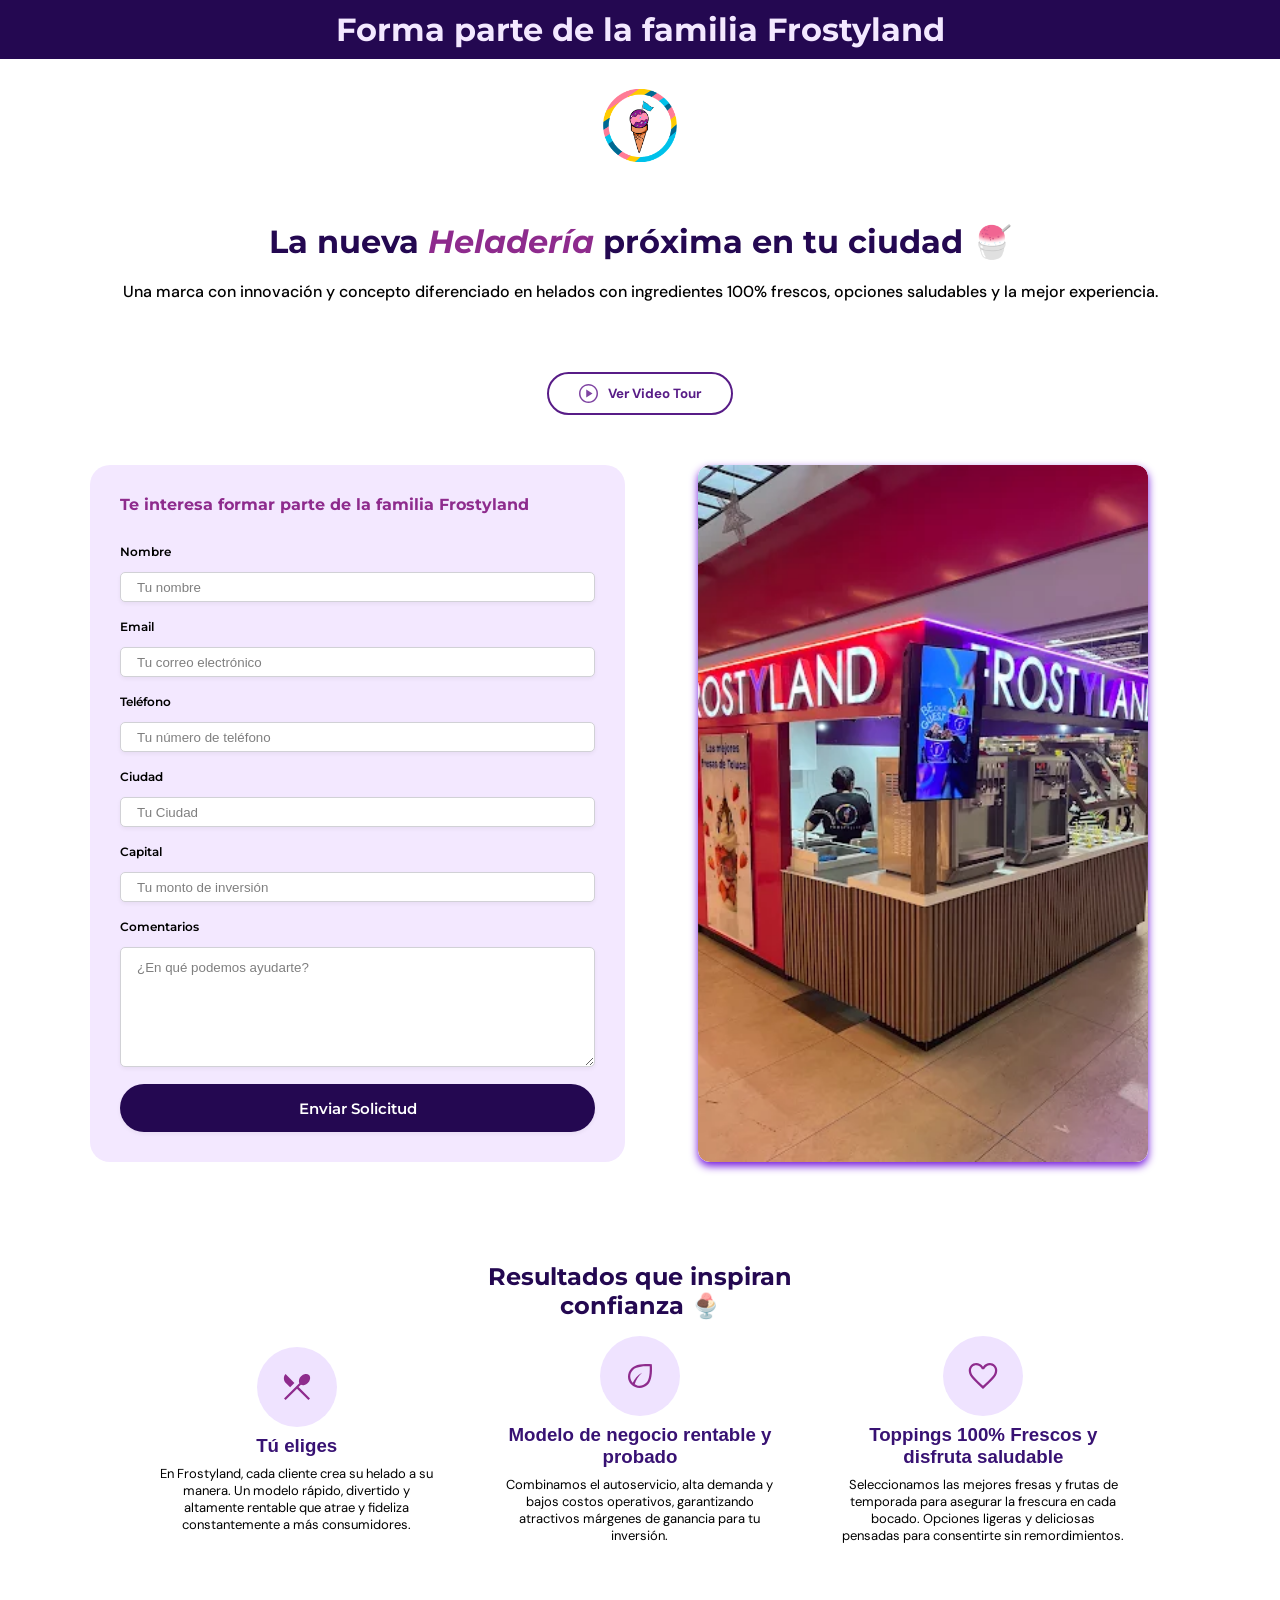
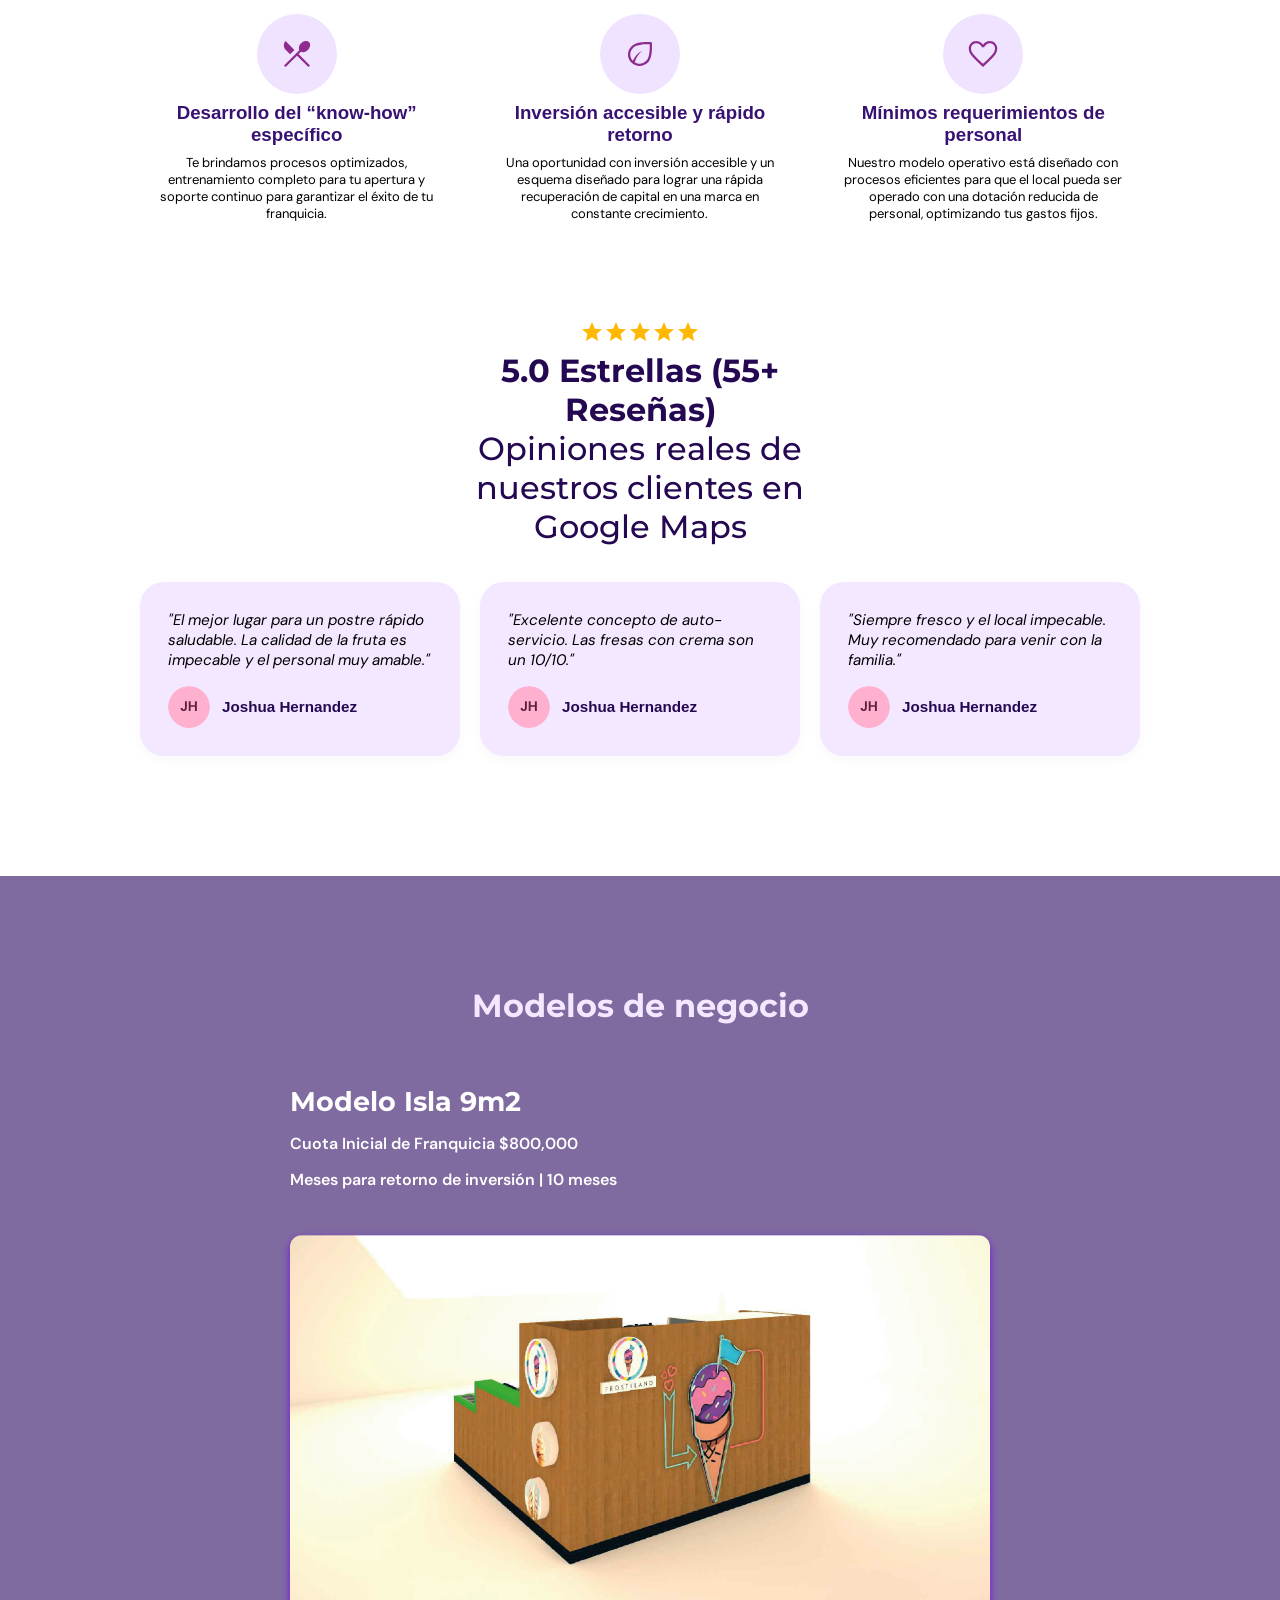
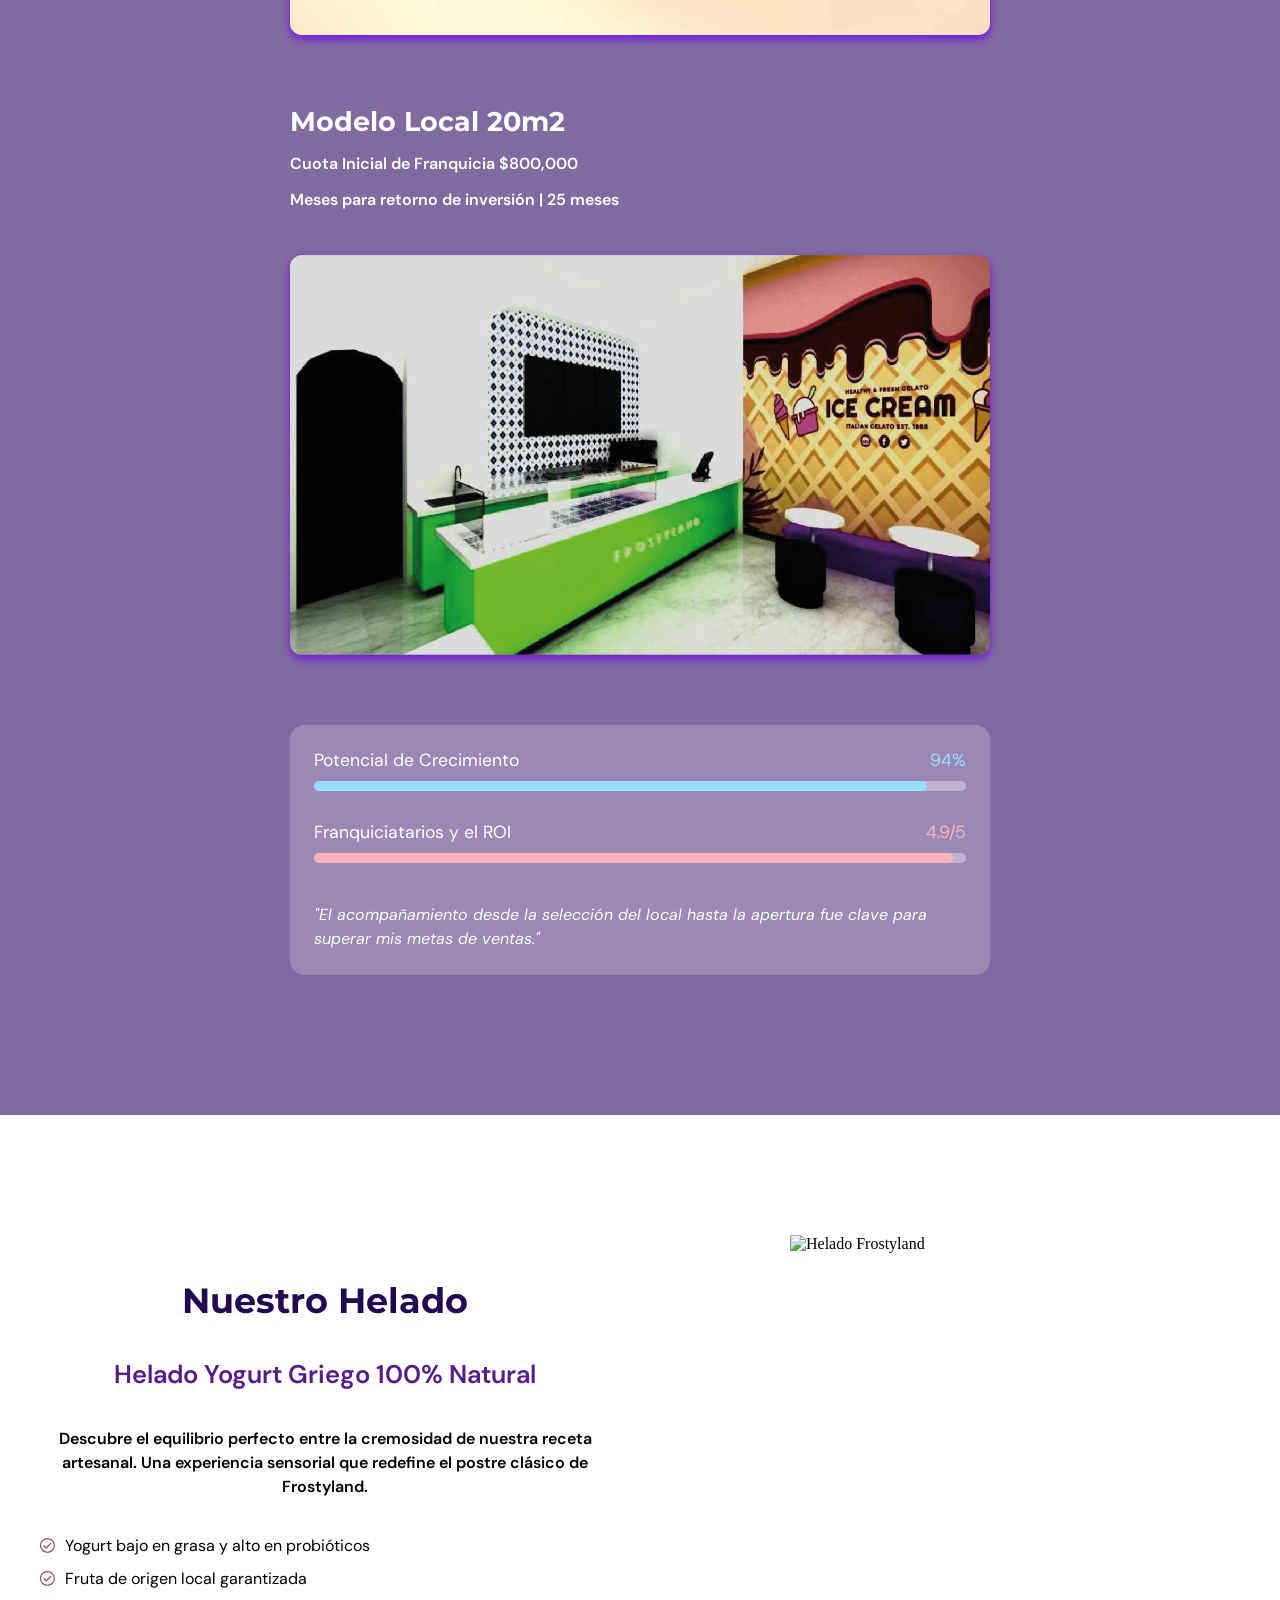
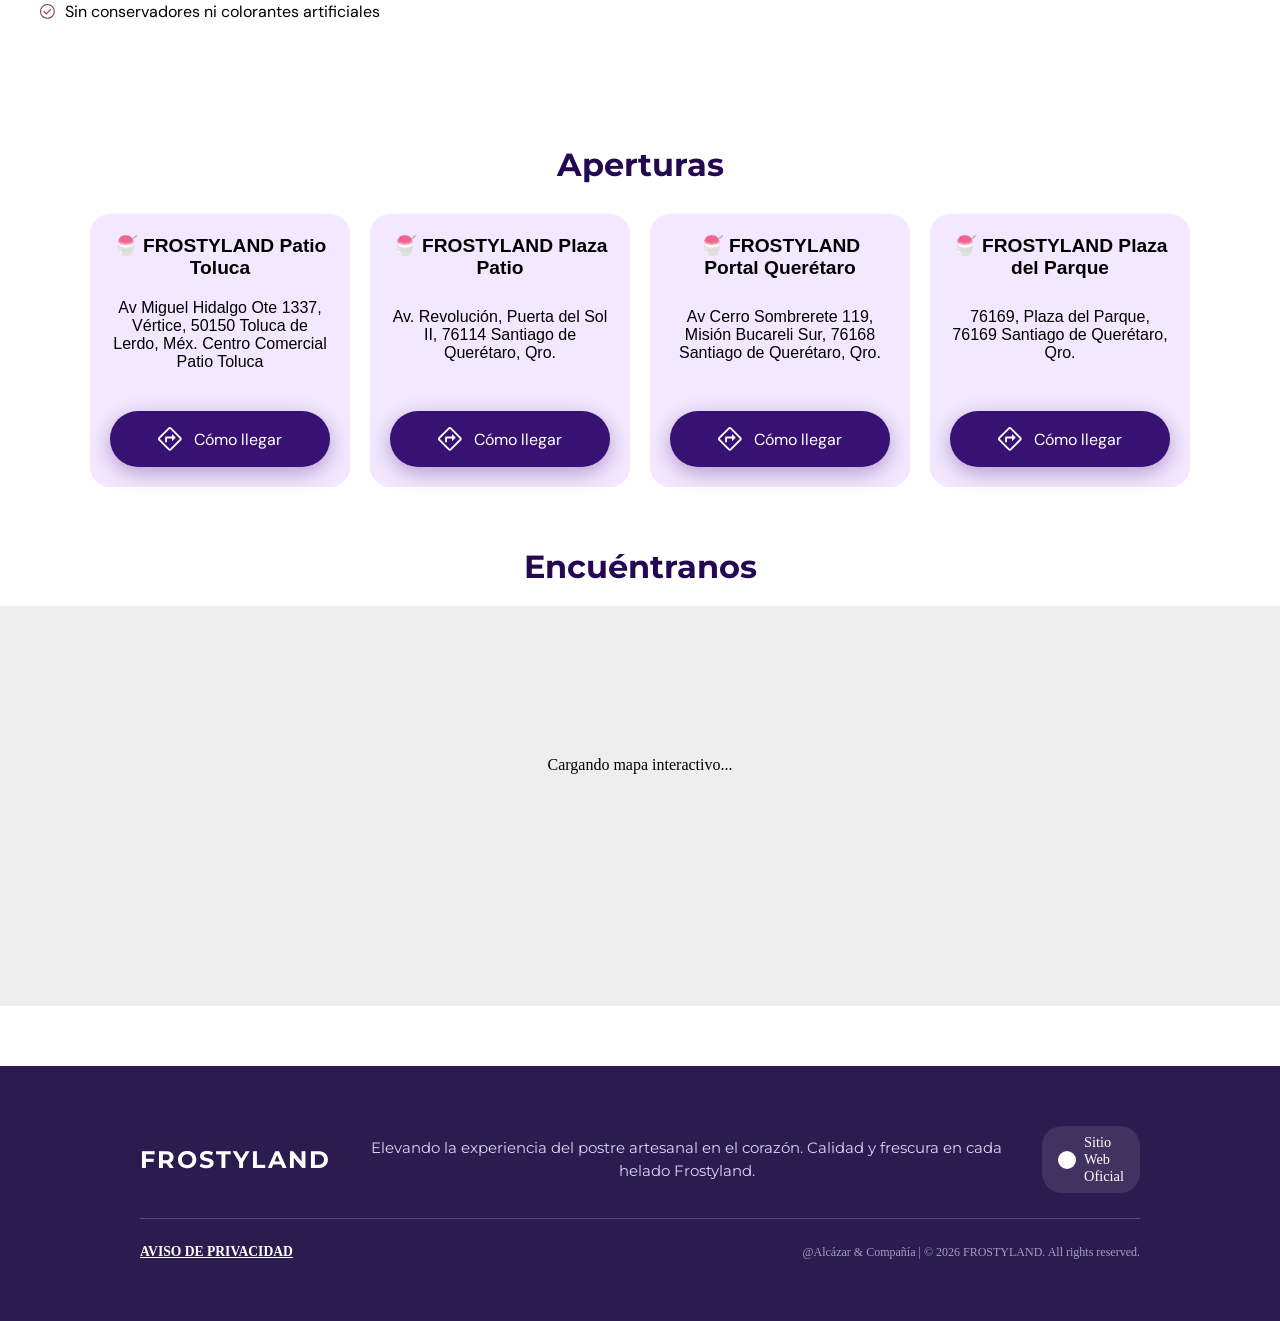
==== commit f16ded30: "Franquicia Frostyland - JS funciones I" ====
--- a/index.html
+++ b/index.html
@@ -18,96 +18,97 @@
         </header>
 
         <section class="hero">
-    <div class="hero__container">
-        <img src="assets/images/Logo.svg" alt="Frostyland Logo">
-        <a class="hero__badge" href="">Quiero mi franquicia Frostyland</a>
-   
-        <div class="hero__content">
-            <h2 class="title-section">🍧 La nueva <span class="texto-destacado"><i>Heladería</i></span> próxima en tu ciudad 🍧</h2>
-            <p class="hero__subtitle">Una marca con innovación y concepto diferenciado en helados con ingredientes 100% frescos, opciones saludables y la mejor experiencia.</p>
-        </div>
-
-        <button class="hero__video-btn">
-            <img class="hero__video-content" src="assets/icons/Icon video.svg" alt="Video Icon">
-            <span class="hero__video-title">Ver Video Tour</span>
-        </button>
-
-        <!-- Contenedor del Formulario -->
-        <div class="form-container">
-            <form class="form-lead__form" action="">
-                <p class="texto-destacado form-title"><b>Te interesa formar parte de la familia Frostyland</b></p>
+            <div class="hero__container">
+                <img src="assets/images/Logo.svg" alt="Frostyland Logo">
+
+                <!-- ÚNICO BOTÓN PRINCIPAL PARA ABRIR EL MODAL -->
+                <button class="hero__video-btn" type="button" onclick="document.getElementById('videoModal').showModal()">
+                    <img class="hero__video-content" src="assets/icons/Icon video.svg" alt="Video Icon">
+                    <span class="hero__video-title">Ver Video Tour</span>
+                </button>
+
+                <!-- VENTANA MODAL (DIALOG) -->
+                <dialog id="videoModal" class="video-modal">
+                    <div class="modal-content">
+                        <!-- Botón para cerrar la ventana -->
+                        <button class="modal-close" type="button" onclick="document.getElementById('videoModal').close()">✕</button>
+                        
+                        <!-- Contenedor del Video -->
+                        <div class="video-wrapper">
+                            <iframe width="100%" height="315" src="https://www.youtube.com/embed/hZXv3lLxgz0" title="Video Tour Frostyland" frameborder="0" allow="accelerometer; autoplay; clipboard-write; encrypted-media; gyroscope; picture-in-picture" allowfullscreen></iframe>
+                        </div>
+                    </div>
+                </dialog>
                 
-                <label class="form-lead__label" for="input-name">Nombre</label>
-                <input class="form-lead__input" id="input-name" type="text" placeholder="Tu nombre" required>
-                
-                <label class="form-lead__label" for="input-mail">Email</label>
-                <input class="form-lead__input" id="input-mail" type="email" placeholder="Tu correo electrónico" required>
-                
-                <label class="form-lead__label" for="input-tel">Teléfono</label>
-                <input class="form-lead__input" id="input-tel" type="tel" placeholder="Tu número de teléfono" required>
-                
-                <label class="form-lead__label" for="input-city">Ciudad</label>
-                <input class="form-lead__input" id="input-city" type="text" placeholder="Tu Ciudad" required>
-                
-                <label class="form-lead__label" for="input-monto">Capital</label>
-                <input class="form-lead__input" id="input-monto" type="number" placeholder="Tu monto de inversión" required>
-                
-                <label class="form-lead__label" for="text-comments">Comentarios</label>
-                <textarea class="form-lead__input form-lead__textarea" id="text-comments" placeholder="¿En qué podemos ayudarte?"></textarea>
-                
-                <button class="form-lead__submit" type="submit">Enviar Solicitud</button>
-            </form>
-        </div>
-
-        <!-- 🍨 LA IMAGEN AQUÍ ADENTRO DEL HERO CONTAINER -->
-        <div class="features__image-container hero__image-lateral">
-            <img class="features__main-img" src="assets/images/franchise frostyland img.webp" alt="Helado Frostyland">
-        </div>
-
-    </div>
-</section>
-
+                <div class="hero__content">
+                    <h2 class="title-section">La nueva <span class="texto-destacado"><i>Heladería</i></span> próxima en tu ciudad 🍧</h2>
+                    <p class="hero__subtitle">Una marca con innovación y concepto diferenciado en helados con ingredientes 100% frescos, opciones saludables y la mejor experiencia.</p>
+                </div>
+
+                <!-- Contenedor del Formulario -->
+                <div class="form-container">
+                    <form class="form-lead__form" action="">
+                        <p class="texto-destacado form-title"><b>Te interesa formar parte de la familia Frostyland</b></p>
+                        
+                        <label class="form-lead__label" for="input-name">Nombre</label>
+                        <input class="form-lead__input" id="input-name" type="text" placeholder="Tu nombre" required>
+                        
+                        <label class="form-lead__label" for="input-mail">Email</label>
+                        <input class="form-lead__input" id="input-mail" type="email" placeholder="Tu correo electrónico" required>
+                        
+                        <label class="form-lead__label" for="input-tel">Teléfono</label>
+                        <input class="form-lead__input" id="input-tel" type="tel" placeholder="Tu número de teléfono" required>
+                        
+                        <label class="form-lead__label" for="input-city">Ciudad</label>
+                        <input class="form-lead__input" id="input-city" type="text" placeholder="Tu Ciudad" required>
+                        
+                        <label class="form-lead__label" for="input-monto">Capital</label>
+                        <input class="form-lead__input" id="input-monto" type="number" placeholder="Tu monto de inversión" required>
+                        
+                        <label class="form-lead__label" for="text-comments">Comentarios</label>
+                        <textarea class="form-lead__input form-lead__textarea" id="text-comments" placeholder="¿En qué podemos ayudarte?"></textarea>
+                        
+                        <button class="form-lead__submit" type="submit">Enviar Solicitud</button>
+                    </form>
+                </div>
+
+                <!-- IMAGEN LATERAL -->
+                <div class="features__image-container hero__image-lateral">
+                    <img class="features__main-img" src="assets/images/franchise frostyland img.webp" alt="Helado Frostyland">
+                </div>
+
+            </div>
+        </section>
+
+        <!-- SECCIÓN DE CARACTERÍSTICAS -->
         <section class="features">
-
             <h2 class="hero__title">Resultados que inspiran confianza 🍨</h2>
             <div class="features__grid">
-                
-                <!-- Tarjeta 1 -->
                 <article class="feature-card">
                     <img class="feature-card__icon" src="assets/icons/Icon Cubiertos.svg" alt="Ícono de cubiertos">
                     <h3 class="feature-card__title">Tú eliges</h3>
                     <p class="feature-card__description">En Frostyland, cada cliente crea su helado a su manera. Un modelo rápido, divertido y altamente rentable que atrae y fideliza constantemente a más consumidores.</p>
                 </article>
-
-                <!-- Tarjeta 2 -->
                 <article class="feature-card">
                     <img class="feature-card__icon" src="assets/icons/Icon Hoja.svg" alt="Ícono de hoja">
                     <h3 class="feature-card__title">Modelo de negocio rentable y probado</h3>
                     <p class="feature-card__description">Combinamos el autoservicio, alta demanda y bajos costos operativos, garantizando atractivos márgenes de ganancia para tu inversión.</p>
                 </article>
-
-                <!-- Tarjeta 3 -->
                 <article class="feature-card">
                     <img class="feature-card__icon" src="assets/icons/Icon Corazon.svg" alt="Ícono de corazón">
                     <h3 class="feature-card__title">Toppings 100% Frescos y disfruta saludable</h3>
                     <p class="feature-card__description">Seleccionamos las mejores fresas y frutas de temporada para asegurar la frescura en cada bocado. Opciones ligeras y deliciosas pensadas para consentirte sin remordimientos.</p>
                 </article>
-
-                <!-- Tarjeta 4 -->
                 <article class="feature-card">
                     <img class="feature-card__icon" src="assets/icons/Icon Cubiertos.svg" alt="Ícono de cubiertos">
                     <h3 class="feature-card__title">Desarrollo del “know-how” específico</h3>
                     <p class="feature-card__description">Te brindamos procesos optimizados, entrenamiento completo para tu apertura y soporte continuo para garantizar el éxito de tu franquicia.</p>
                 </article>
-
-                <!-- Tarjeta 5 -->
                 <article class="feature-card">
                     <img class="feature-card__icon" src="assets/icons/Icon Hoja.svg" alt="Ícono de hoja">
                     <h3 class="feature-card__title">Inversión accesible y rápido retorno</h3>
                     <p class="feature-card__description">Una oportunidad con inversión accesible y un esquema diseñado para lograr una rápida recuperación de capital en una marca en constante crecimiento.</p>
                 </article>
-
-                <!-- Tarjeta 6 -->
                 <article class="feature-card">
                     <img class="feature-card__icon" src="assets/icons/Icon Corazon.svg" alt="Ícono de corazón">
                     <h3 class="feature-card__title">Mínimos requerimientos de personal</h3>
@@ -116,6 +117,7 @@
             </div>
         </section>
 
+        <!-- SECCIÓN DE RESEÑAS -->
         <section class="review">
             <div class="review-section">
                 <img class="icon-stars" src="assets/icons/Icon Stars.svg" alt="Estrellas de calificación">
@@ -146,6 +148,7 @@
             </div>
         </section>
 
+        <!-- MODELOS DE NEGOCIO -->
         <section class="data-franchise-purple">
             <div class="data-franchise-title">
                 <h2 class="title-section title-section__purple">Modelos de negocio</h2>
@@ -153,14 +156,14 @@
             
             <div class="data-months">
                 <div class="months-title"><h2>Modelo Isla 9m2</h2></div>
-                <div class="months-subtitle"><p>Cuota Inicial de Franquicia $200,000.00</p></div>
+                <div class="months-subtitle"><p>Cuota Inicial de Franquicia $800,000</p></div>
                 <div class="months-parraf"><p>Meses para retorno de inversión | 10 meses</p></div>
                 <div class="img-local"><img src="assets/images/Isla 2.png" alt="Isla Frostyland"></div>
             </div>
 
             <div class="data-months">
                 <div class="months-title"><h2>Modelo Local 20m2</h2></div>
-                <div class="months-subtitle"><p>Cuota Inicial de Franquicia $200,000.00</p></div>
+                <div class="months-subtitle"><p>Cuota Inicial de Franquicia $800,000</p></div>
                 <div class="months-parraf"><p>Meses para retorno de inversión | 25 meses</p></div>
                 <div class="img-local"><img src="assets/images/Local 2.png" alt="Local Frostyland"></div>
             </div>
@@ -186,22 +189,40 @@
             </div>
         </section>
 
-        <section class="products">
-            <div class="product-card">
-                <h2 class="title-section">Nuestro Helado</h2>
-                <div class="product-card__icecream">
-                    <img class="product-card__image" src="assets/images/94DFE82F-189E-4198-BD4F-0825771D1417.png" alt="Helado Frostyland">
-                </div>
-                <h3 class="product-card__title">Helado Yogurt Griego 100% Natural</h3>
-                <p class="product-card__description">Descubre el equilibrio perfecto entre la cremosidad de nuestra receta artesanal. Una experiencia sensorial que redefine el postre clásico.</p>
-                <ul class="product-card__benefits">
-                    <li class="product-card__benefit-item"><img src="assets/icons/Icon Check.svg" alt="Check"><span>Yogurt bajo en grasa y alto en probióticos</span></li>
-                    <li class="product-card__benefit-item"><img src="assets/icons/Icon Check.svg" alt="Check"><span>Fruta de origen local garantizada</span></li>
-                    <li class="product-card__benefit-item"><img src="assets/icons/Icon Check.svg" alt="Check"><span>Sin conservadores ni colorantes artificiales</span></li>
-                </ul>
-            </div>
-        </section>
-
+        <!-- PRODUCTOS -->
+<section class="products">
+    <div class="products__container">
+        <!-- Columna Izquierda: Información (Título, descripción y beneficios) -->
+        <div class="product-info">
+            <h2 class="title-section">Nuestro Helado</h2>
+            <h3 class="product-card__title">Helado Yogurt Griego 100% Natural</h3>
+            <p class="product-card__description">
+                Descubre el equilibrio perfecto entre la cremosidad de nuestra receta artesanal. Una experiencia sensorial que redefine el postre clásico de Frostyland.
+            </p>
+            <ul class="product-card__benefits">
+                <li class="product-card__benefit-item">
+                    <img src="assets/icons/Icon Check.svg" alt="Check">
+                    <span>Yogurt bajo en grasa y alto en probióticos</span>
+                </li>
+                <li class="product-card__benefit-item">
+                    <img src="assets/icons/Icon Check.svg" alt="Check">
+                    <span>Fruta de origen local garantizada</span>
+                </li>
+                <li class="product-card__benefit-item">
+                    <img src="assets/icons/Icon Check.svg" alt="Check">
+                    <span>Sin conservadores ni colorantes artificiales</span>
+                </li>
+            </ul>
+        </div>
+
+        <!-- Columna Derecha: Imagen -->
+        <div class="product-card__icecream">
+            <img class="product-card__image" src="assets/images/94DFE82F-189E-4198-BD4F-0825771D1417.png" alt="Helado Frostyland">
+        </div>
+    </div>
+</section>
+
+        <!-- APERTURAS -->
         <section class="info">
             <h2 class="title-section">Aperturas</h2>
 
@@ -238,6 +259,15 @@
             </div>
         </section>
 
+        <section class="map-section">
+    <h2 class="title-section">Encuéntranos</h2>
+    <!-- Contenedor donde se inyectará el mapa mediante JS -->
+    <div id="google-map" style="width: 100%; height: 400px; background-color: #eee;">
+        <p style="text-align: center; padding-top: 150px;">Cargando mapa interactivo...</p>
+    </div>
+</section>
+
+        <!-- FOOTER -->
         <footer class="footer">
             <div class="footer-info">
                 <h3 class="footer-title">FROSTYLAND</h3>
@@ -250,7 +280,7 @@
                 </div>
                 <hr>
                 <a href="">AVISO DE PRIVACIDAD</a>
-                <p class="privacidad">@Alcázar & Compañía | © 2025 FROSTYLAND Patio Toluca. All rights reserved.</p>
+                <p class="privacidad">@Alcázar & Compañía | © 2026 FROSTYLAND. All rights reserved.</p>
             </div>
         </footer>
     </div>
--- a/style.css
+++ b/style.css
@@ -17,6 +17,80 @@
     padding: 10px;
     background-color: #240851;
     align-items: ce;
+}
+
+.video-modal {
+    border: none;
+    border-radius: 20px;
+    padding: 0;
+    max-width: 800px;
+    width: 95%;
+    background: #2b1b4e;
+    overflow: hidden;
+}
+
+.video-modal::backdrop {
+    background: rgba(0, 0, 0, 0.8);
+    backdrop-filter: blur(5px);
+}
+
+.modal-content {
+    position: relative;
+    padding: 10px;
+}
+
+.modal-close {
+    position: absolute;
+    top: 10px;
+    right: 15px;
+    background: rgba(255, 255, 255, 0.2);
+    border: none;
+    color: white;
+    font-size: 20px;
+    cursor: pointer;
+    border-radius: 50%;
+    width: 35px;
+    height: 35px;
+    z-index: 10;
+}
+
+.video-wrapper {
+    position: relative;
+    padding-bottom: 56.25%; /* Relación de aspecto 16:9 */
+    height: 0;
+    overflow: hidden;
+}
+
+.video-wrapper iframe {
+    position: absolute;
+    top: 0;
+    left: 0;
+    width: 100%;
+    height: 100%;
+}
+
+/* --- Efectos de Interacción UX para los Botones de Video --- */
+.hero__video-btn {
+    cursor: pointer;
+    transition: transform 0.2s ease, background-color 0.2s ease, box-shadow 0.2s ease;
+}
+
+/* Efecto al pasar el cursor (Hover) */
+.hero__video-btn:hover {
+    transform: translateY(-3px); /* Eleva ligeramente el botón */
+    box-shadow: 0 6px 20px rgba(0, 0, 0, 0.15); /* Añade una sombra sutil de profundidad */
+}
+
+/* Efecto al presionar el botón (Active) */
+.hero__video-btn:active {
+    transform: translateY(-1px); /* Devuelve un poco el botón simulando el clic */
+    box-shadow: 0 2px 10px rgba(0, 0, 0, 0.1);
+}
+
+/* Animación sutil para el ícono dentro del botón al hacer hover */
+.hero__video-btn:hover .hero__video-content {
+    transform: scale(1.1); /* Agranda ligeramente el icono del video */
+    transition: transform 0.2s ease;
 }
 
 
@@ -48,14 +122,18 @@
     color: #240851;
     margin-bottom: 30px;
     text-align: center;
+    margin: 0 auto;
+    width: 350px;
 }
 
 .title-section{
     font-family: "Montserrat", sans-serif;
     display: block;
     color: #240851;
-    margin-bottom: 30px;
+    margin-bottom: 20px;
     text-align: center;
+    font-size: 2rem;;
+    
 }
 
 .texto-destacado{
@@ -66,6 +144,7 @@
     font-family: "DM Sans", sans-serif ;
     font-weight: 500;
     margin-bottom: 20px ;
+    text-align: center;
 }
 
 .hero__container {
@@ -119,18 +198,92 @@
     grid-template-columns: 1fr;
     gap:20px;
     padding: 20px;
+    margin-bottom: 60px;
 }
 
 .review{
     display: flex;
     flex-direction: column;
     gap: 16px;
-}
-
-.products{
+    margin-bottom: 80px;
+}
+
+.products {
+    padding: 40px 20px;
+    width: 100%;
+}
+
+.products__container {
+    max-width: 1200px;
+    margin: 0 auto;
+    display: flex;
+    flex-direction: column;
+    align-items: center;
+    gap: 30px;
+}
+
+/* Bloque de información (Texto) */
+.product-info {
     display: flex;
     flex-direction: column;
     gap: 16px;
+    text-align: center;
+    width: 100%;
+}
+
+/* Títulos y textos */
+.product-info .title-section {
+    font-size: 1.8rem;
+    font-weight: 700;
+}
+
+.product-card__title {
+    font-size: 1.4rem;
+    font-weight: 600;
+}
+
+.product-card__description {
+    font-size: 1rem;
+    line-height: 1.5;
+}
+
+/* Lista de beneficios */
+.product-card__benefits {
+    list-style: none;
+    padding: 0;
+    margin: 0;
+    display: flex;
+    flex-direction: column;
+    gap: 12px;
+}
+
+.product-card__benefit-item {
+    display: flex;
+    align-items: center;
+    gap: 10px;
+    font-size: 0.95rem;
+}
+
+.product-card__benefit-item img {
+    width: 20px;
+    height: 20px;
+    flex-shrink: 0;
+}
+
+/* Contenedor y diseño de la imagen del helado en móvil */
+.product-card__icecream {
+    width: 100%;
+    display: flex;
+    justify-content: center;
+}
+
+.product-card__image {
+    width: 100%;
+    max-width: 320px;
+    height: auto;
+    object-fit: contain;
+    transition: transform 0.4s cubic-bezier(0.4, 0, 0.2, 1);
+    will-change: transform;
 }
 
 .info{
@@ -238,11 +391,13 @@
     height: 100%;
     object-fit: cover;          /* Asegura que la foto cubra todo el espacio sin deformarse */
     border-radius: 12px;
+    transition: transform 0.4s cubic-bezier(0.4, 0, 0.2, 1), 
+                filter 0.4s cubic-bezier(0.4, 0, 0.2, 1);
+    will-change: transform;
 }
 
 .features__main-img:hover {
-    transform: scale(1.05); /* Un zoom suave al pasar el mouse */
-}
+    transform: scale(1.02); /* Un zoom muy sutil y elegante */}
 
 .feature-card{
     display: flex;               
@@ -279,8 +434,9 @@
     align-items: center;
     text-align: center;
     justify-content: center;
-    margin-top: 30px;
+    margin: 0 auto;
     gap: 10px;
+    width: 350px;
 }
 
 .subtitle-review{
@@ -487,6 +643,8 @@
     margin: 0 auto 80px auto;
     width: 80%;
     gap: 5px;
+    margin-top: 60px;
+    margin-bottom: 120px;
 }
 
 .product-card__icecream{
@@ -579,37 +737,46 @@
     text-align: center;
 }
 
-.button-maps{
+.button-maps {
     font-family: "DM Sans", sans-serif;
-    padding: 20px;
+    padding: 16px 24px;
     border-radius: 50px;
     color: #fff;
     background-color: #381273;
     text-decoration: none;
-    margin-bottom: 50px;
-    display: flex;
-    flex-direction: column;
+    margin-bottom: 20px; /* Ajustado para que no sea un espacio excesivo */
+    display: inline-flex; /* Cambiado a inline-flex para adaptarse mejor al contenido */
+    flex-direction: row; /* Alineados horizontalmente (icono y texto) se ven más modernos */
     align-items: center;
     justify-content: center;
-    gap: 10px;
-    box-shadow: 0 4px 8px rgb(114, 21, 221);
-}
-
-.button-maps:hover{
-    background-color: #381273;    /* Un tono un poco más claro o vivo del mismo color */
-    box-shadow: 0 4px 8px rgba(36, 8, 81, 0.2); /* Sombra más pronunciada al elevarse visualmente */
-    transform: translateY(-1px);  /* Pequeño efecto de elevación sutil */
-}
-
-.button-maps img{
-    width: 30px;
-    height: 30px;
+    gap: 12px;
+    box-shadow: 0 6px 20px rgba(56, 18, 115, 0.35); /* Sombra difuminada en tono morado */
+    transition: transform 0.3s cubic-bezier(0.4, 0, 0.2, 1), 
+                background-color 0.3s ease, 
+                box-shadow 0.3s cubic-bezier(0.4, 0, 0.2, 1);
+}
+
+.button-maps:hover {
+    background-color: #481994; /* Un tono un poco más vivo y claro para el hover */
+    box-shadow: 0 10px 25px rgba(56, 18, 115, 0.5); /* Sombra más amplia y elegante */
+    transform: translateY(-3px); /* Eleva un poco más el botón para dar feedback claro */
+}
+
+.button-maps img {
+    width: 24px;
+    height: 24px;
     flex-shrink: 0;
+    transition: transform 0.3s ease;
+}
+
+/* Pequeño detalle UX: el icono da un pequeño giro o impulso al hacer hover */
+.button-maps:hover img {
+    transform: scale(1.1);
 }
 
 .button-maps:active {
-    transform: translateY(0);     /* Vuelve a su posición original al presionar */
-    box-shadow: 0 1px 2px rgba(0, 0, 0, 0.1);
+    transform: translateY(-1px); 
+    box-shadow: 0 4px 10px rgba(56, 18, 115, 0.3);
 }
 
 .footer {
@@ -987,4 +1154,42 @@
         justify-self: end;
         text-align: right;
     }
+
+    .products {
+        padding: 80px 40px;
+    }
+
+    /* Cambia a dos columnas: Texto a la izquierda, Imagen a la derecha */
+    .products__container {
+        flex-direction: row;
+        justify-content: space-between;
+        align-items: center;
+        gap: 60px;
+    }
+
+    .product-info {
+        flex: 1; /* Ocupa la mitad izquierda */
+    }
+
+    .product-info .title-section {
+        font-size: 2.2rem;
+    }
+
+    .product-card__title {
+        font-size: 1.6rem;
+    }
+
+    .product-card__icecream {
+        flex: 1; /* Ocupa la mitad derecha */
+        justify-content: flex-end;
+    }
+
+    .product-card__image {
+        max-width: 450px;
+    }
+
+    /* Efecto hover suave y elegante exclusivo para desktop */
+    .product-card__image:hover {
+        transform: scale(1.03);
+    }
 }
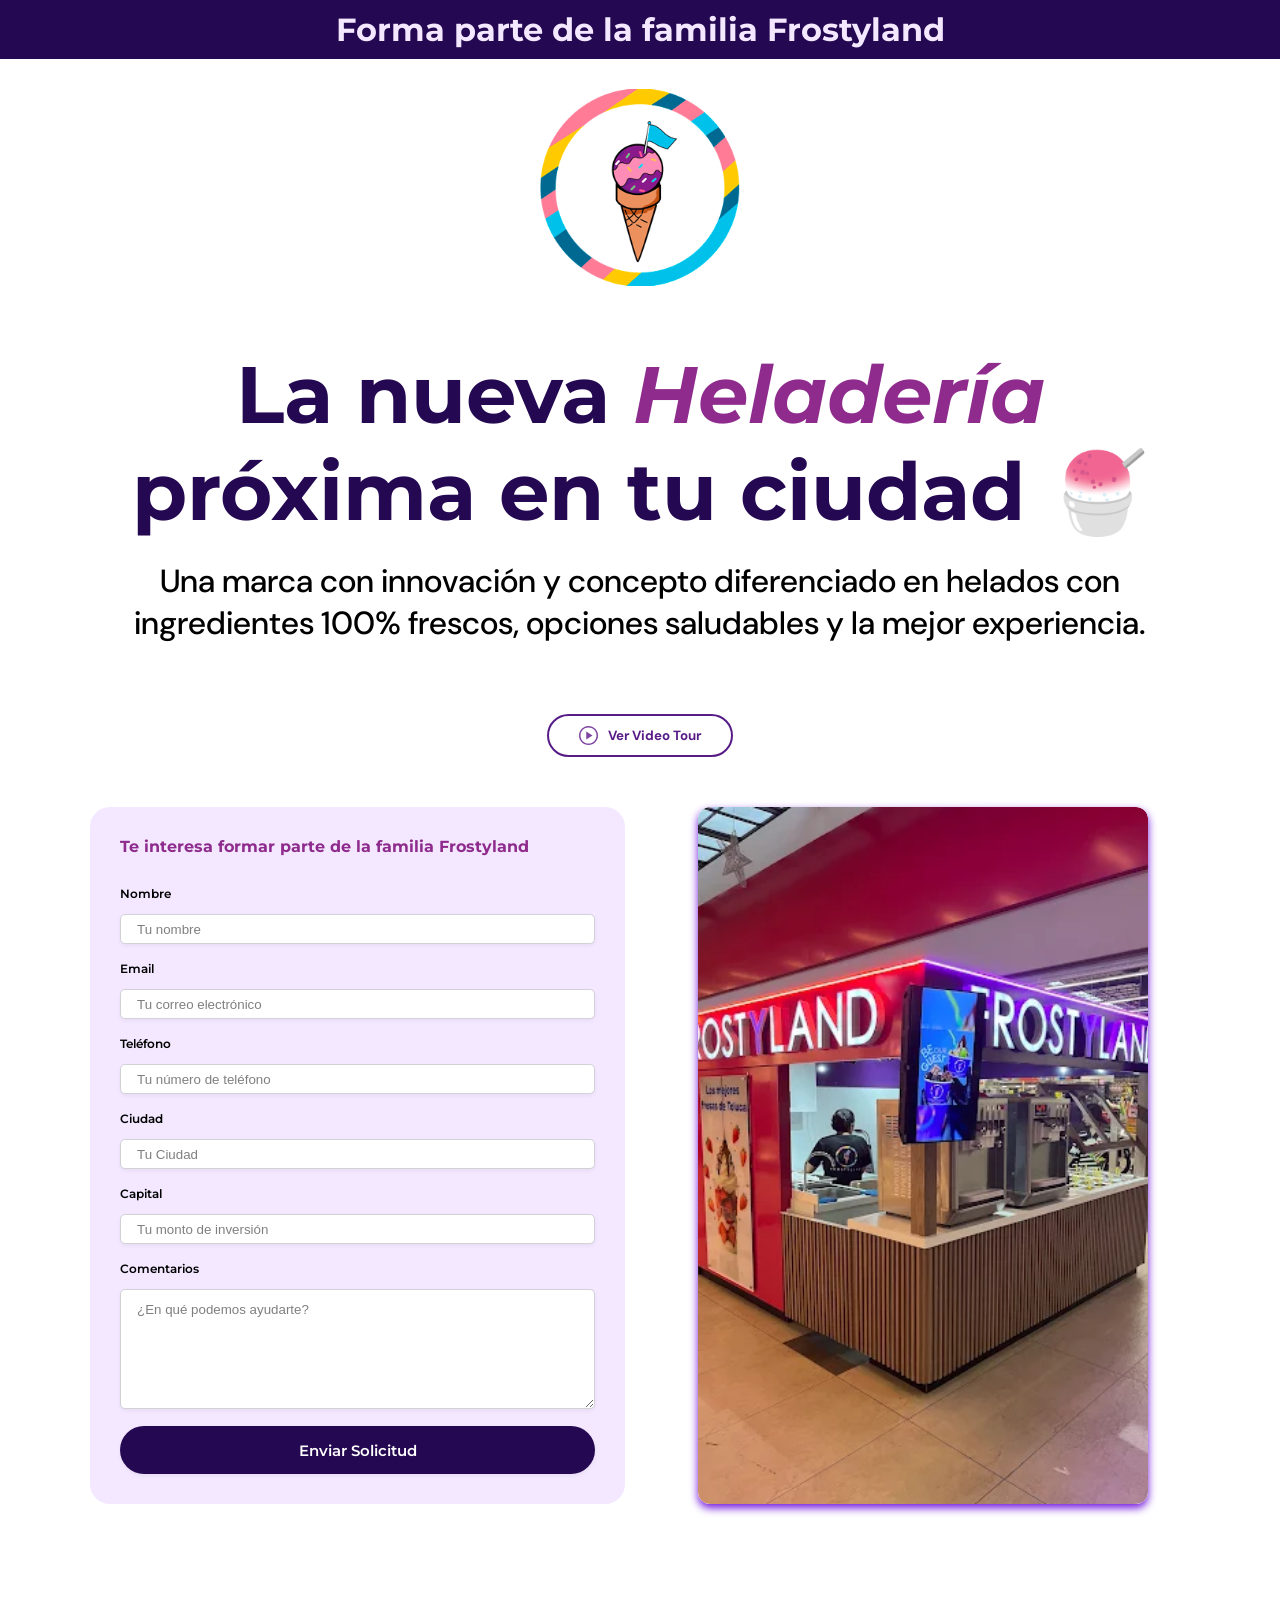
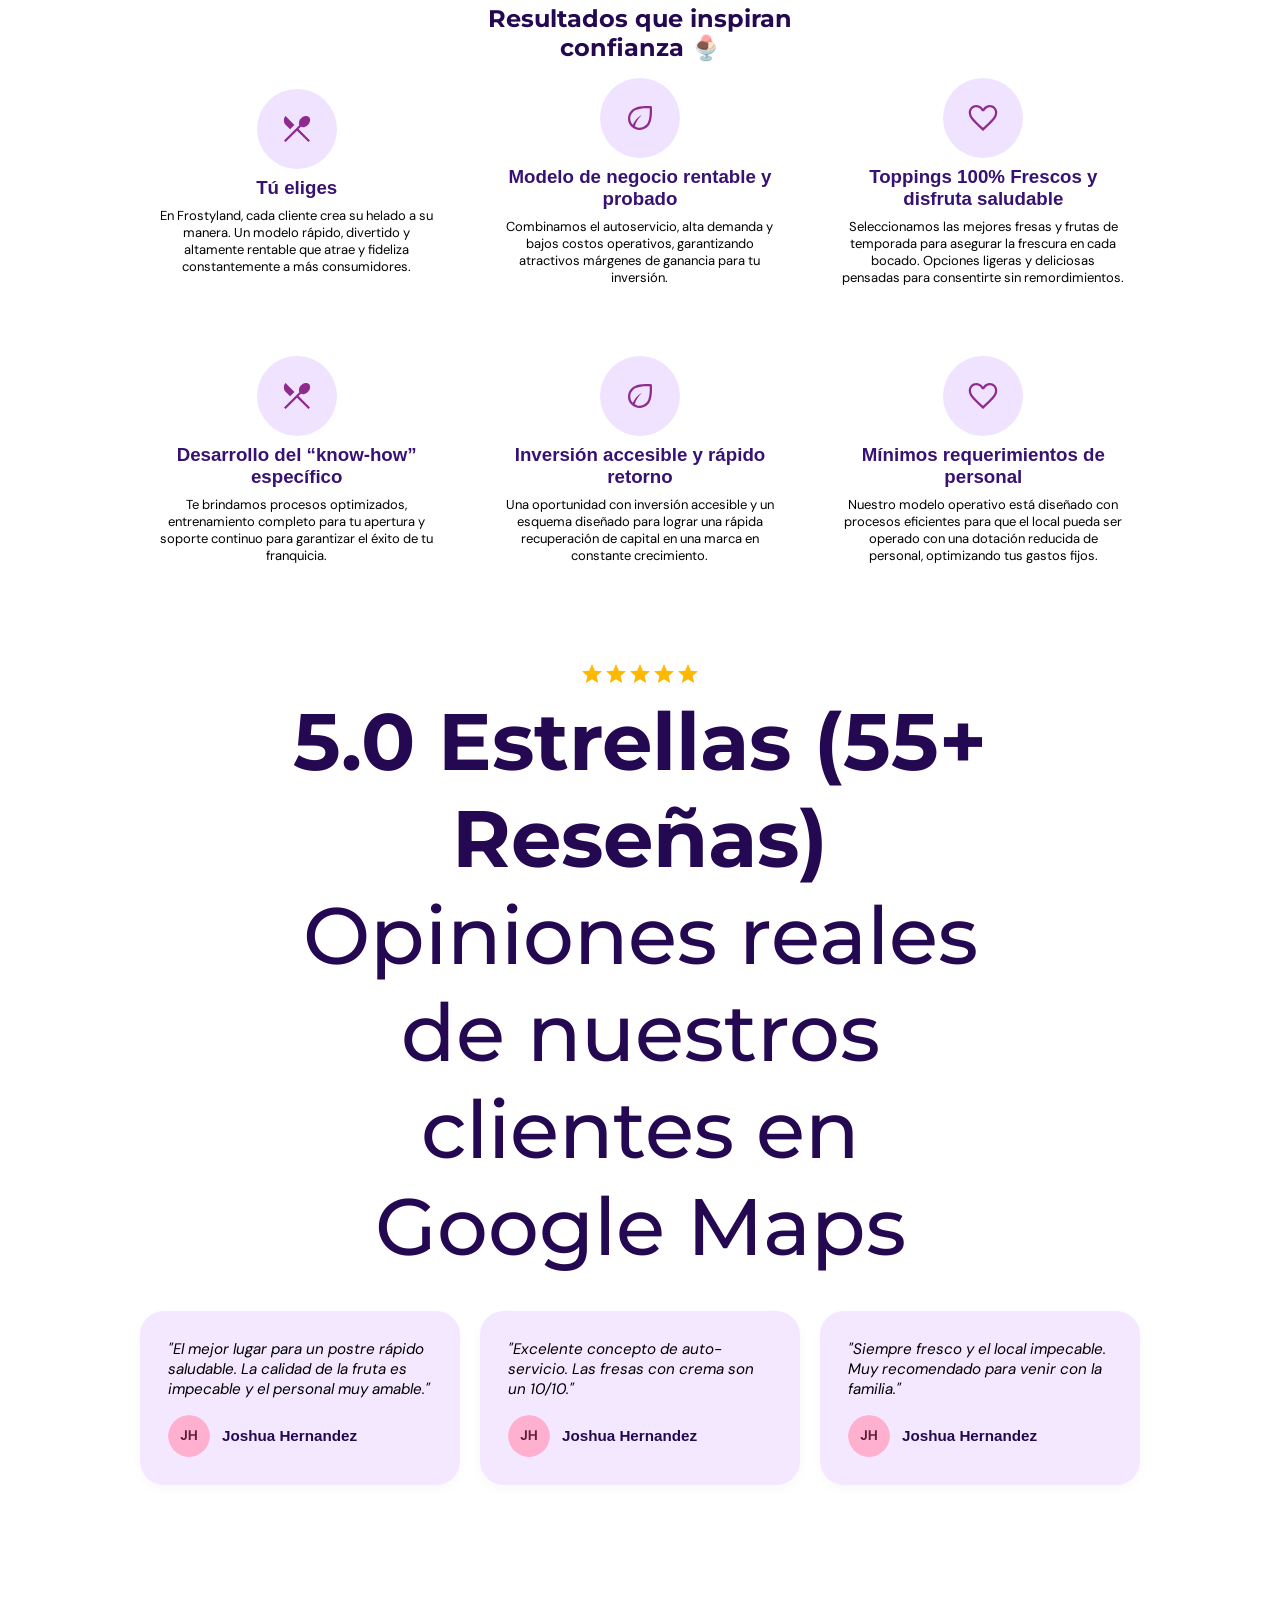
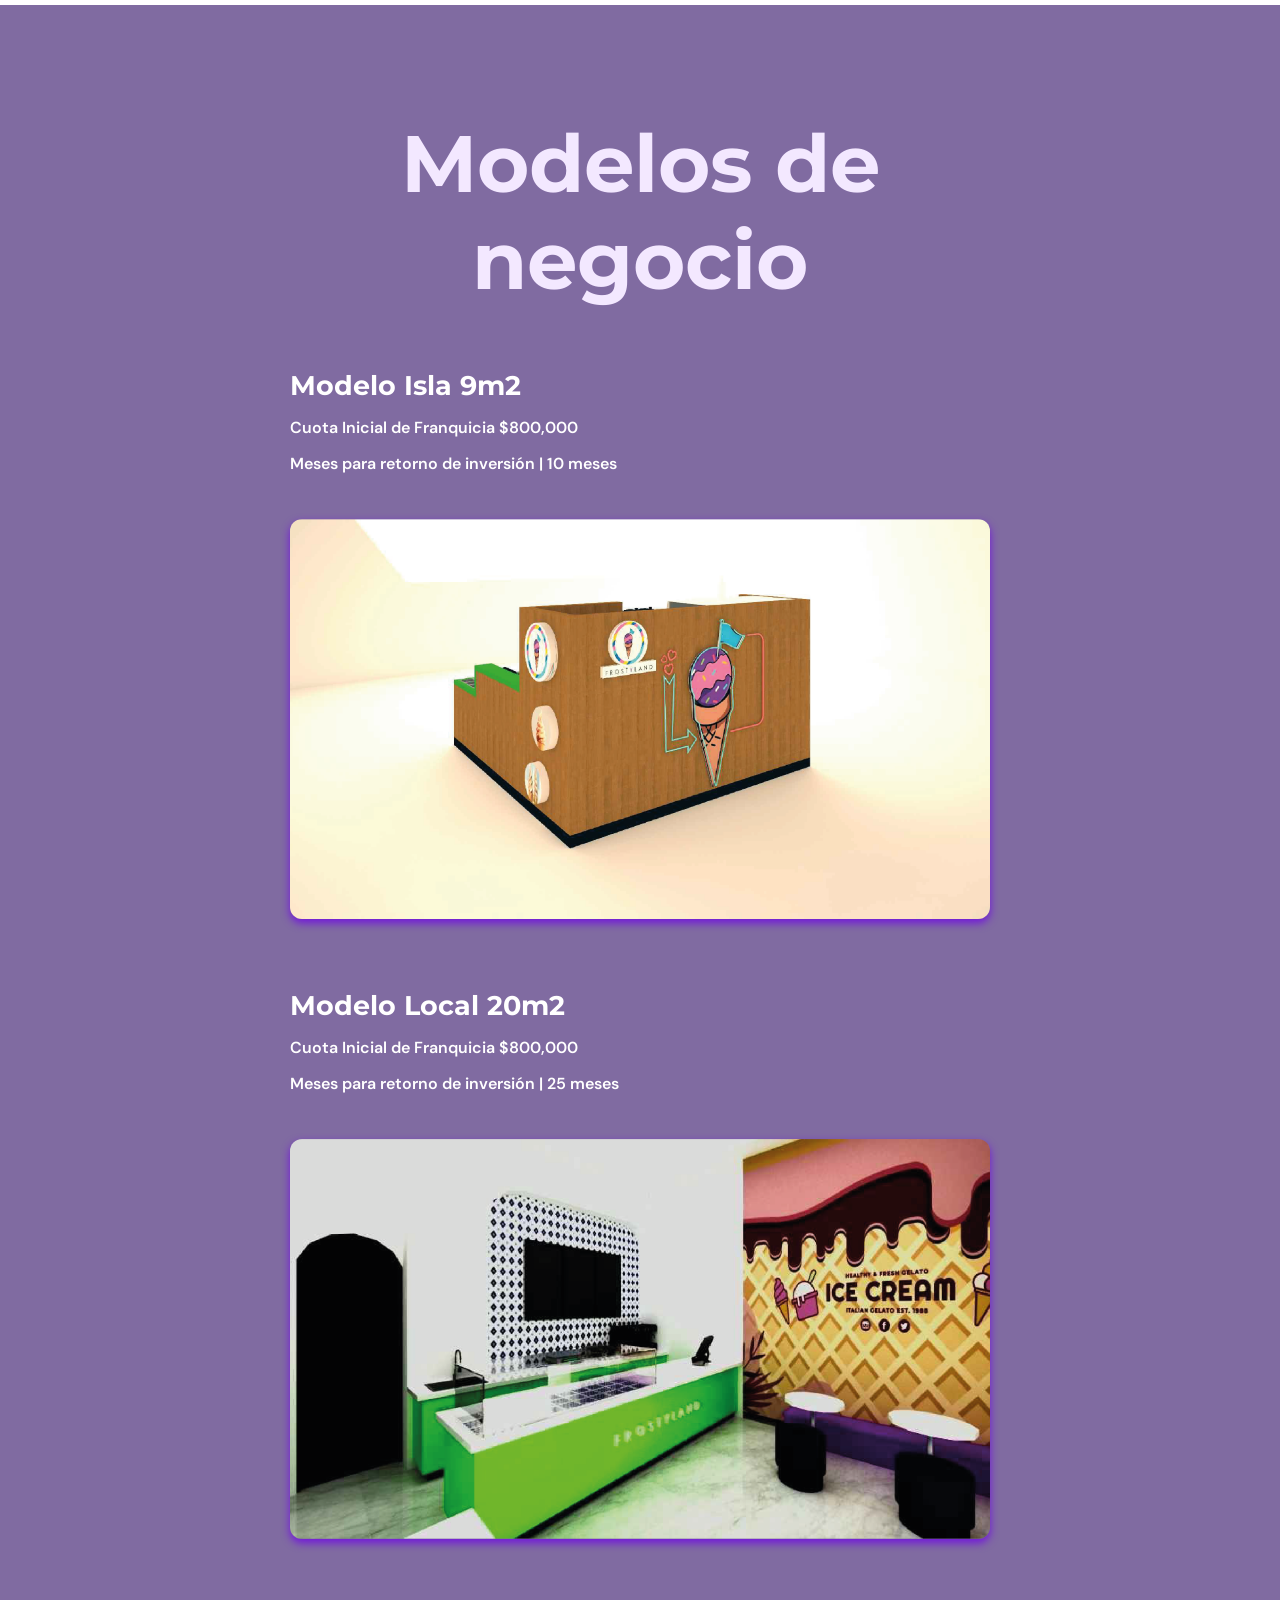
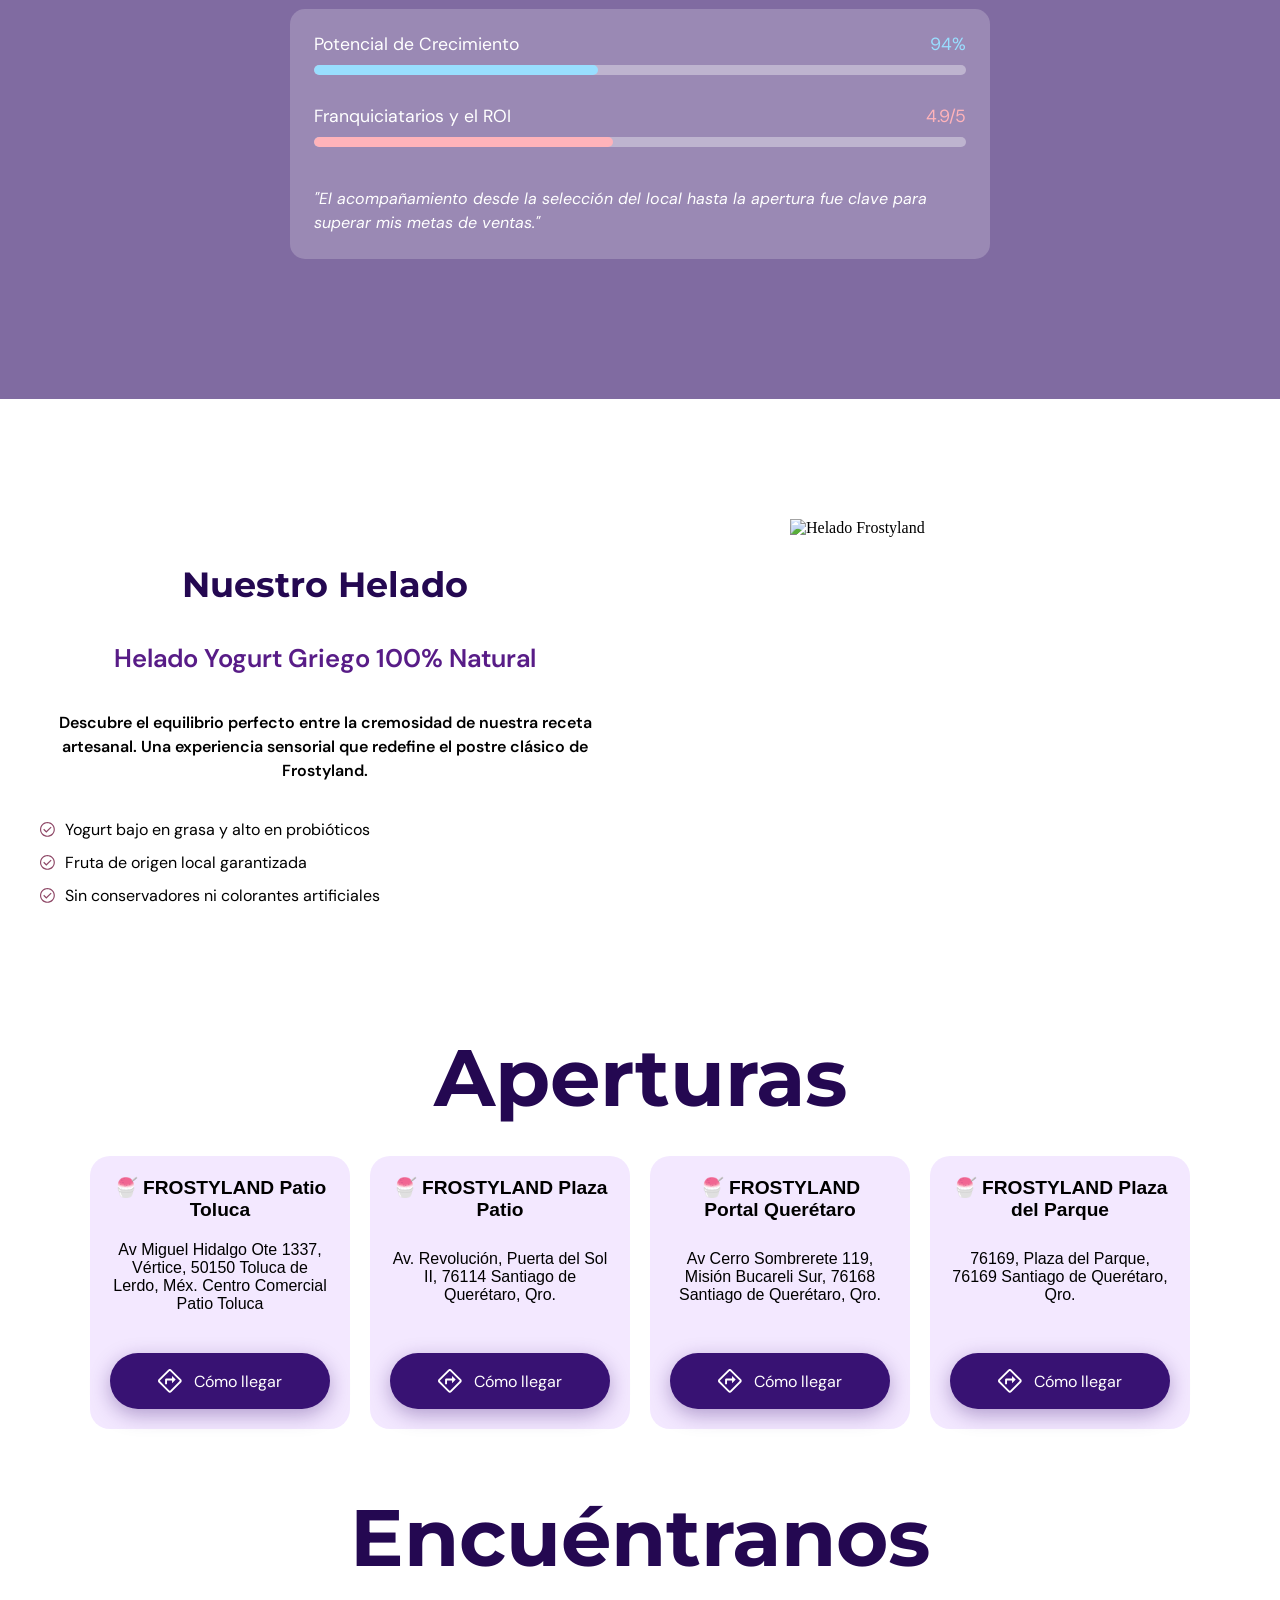
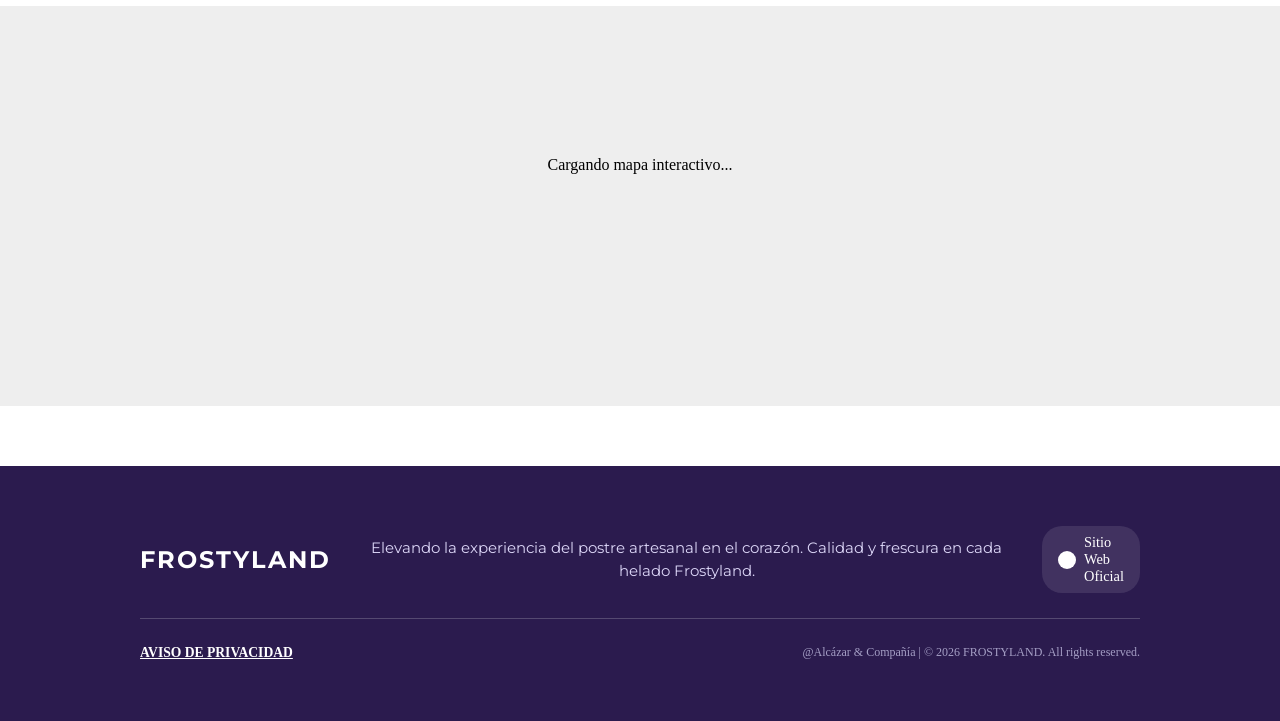
==== commit 51970b79: "Franquicia Frostyland - JS funciones II" ====
--- a/index.html
+++ b/index.html
@@ -19,7 +19,7 @@
 
         <section class="hero">
             <div class="hero__container">
-                <img src="assets/images/Logo.svg" alt="Frostyland Logo">
+                <img class="hero__header-logo" src="assets/images/Logo.svg" alt="Frostyland Logo">
 
                 <!-- ÚNICO BOTÓN PRINCIPAL PARA ABRIR EL MODAL -->
                 <button class="hero__video-btn" type="button" onclick="document.getElementById('videoModal').showModal()">
@@ -174,7 +174,7 @@
                         <span>Potencial de Crecimiento</span>
                         <span class="numero-azul">94%</span>
                     </div>
-                    <progress value="94" max="100" class="progreso-azul"></progress>
+                    <progress value="0" max="100" class="progreso-azul"></progress>
                 </div>
 
                 <div class="data-bars__item">
@@ -182,7 +182,7 @@
                         <span>Franquiciatarios y el ROI</span>
                         <span class="numero-rosa">4.9/5</span>
                     </div>
-                    <progress value="4.9" max="5" class="progreso-rosa"></progress>
+                    <progress value="0" max="5" class="progreso-rosa"></progress>
                 </div>
 
                 <p class="data-bars__quote"><i>"El acompañamiento desde la selección del local hasta la apertura fue clave para superar mis metas de ventas."</i></p>
--- a/style.css
+++ b/style.css
@@ -16,19 +16,27 @@
     gap: 16px;
     padding: 10px;
     background-color: #240851;
-    align-items: ce;
+    
 }
 
 .video-modal {
-    border: none;
-    border-radius: 20px;
-    padding: 0;
-    max-width: 800px;
-    width: 95%;
-    background: #2b1b4e;
-    overflow: hidden;
-}
-
+    /* 1. Posicionamiento fijo para centrar respecto a la ventana */
+position: fixed;
+top: 50%;
+left: 50%;
+transform: translate(-50%, -50%);
+width: 90%;
+max-width: 800px;
+border-radius: 20px;
+background: #381273;
+overflow: hidden;
+padding: 0;
+border: none;
+
+}
+
+
+/* 3. Estilo para el fondo oscuro detrás del modal */
 .video-modal::backdrop {
     background: rgba(0, 0, 0, 0.8);
     backdrop-filter: blur(5px);
@@ -552,6 +560,11 @@
     margin-right: auto;
 }
 
+.img-local :hover{
+    transform: scale(1.1); /* Agranda ligeramente el icono del video */
+    transition: transform 0.2s ease;
+}
+
 .img-local img {
     width: 100%;
     height: 100%;
@@ -592,6 +605,14 @@
     border: none; /* Elimina borde por defecto */
     background-color: rgba(255, 255, 255, 0.2); /* Fondo de la barra vacía */
     overflow: hidden;
+    transition: value 1.5s cubic-bezier(0.4, 0, 0.2, 1);
+}
+
+progress::-webkit-progress-value {
+    transition: width 1.5s cubic-bezier(0.4, 0, 0.2, 1);
+}
+progress::-moz-progress-bar {
+    transition: width 1.5s cubic-bezier(0.4, 0, 0.2, 1);
 }
 
 .data-bars__quote {
@@ -1001,6 +1022,18 @@
     .reviews,
     .hero__container {
         max-width: 1000px;
+    }
+
+    .title-section{
+        font-size: 5rem;
+    }
+
+    .hero__header-logo{
+        width: 200px;
+    }
+
+    .hero__subtitle{
+        font-size: 2rem;
     }
 
     /* Features Grid: 3 columnas y 2 filas */
@@ -1192,4 +1225,8 @@
     .product-card__image:hover {
         transform: scale(1.03);
     }
+
+    .review-section{
+        width: 700px;
+    }
 }
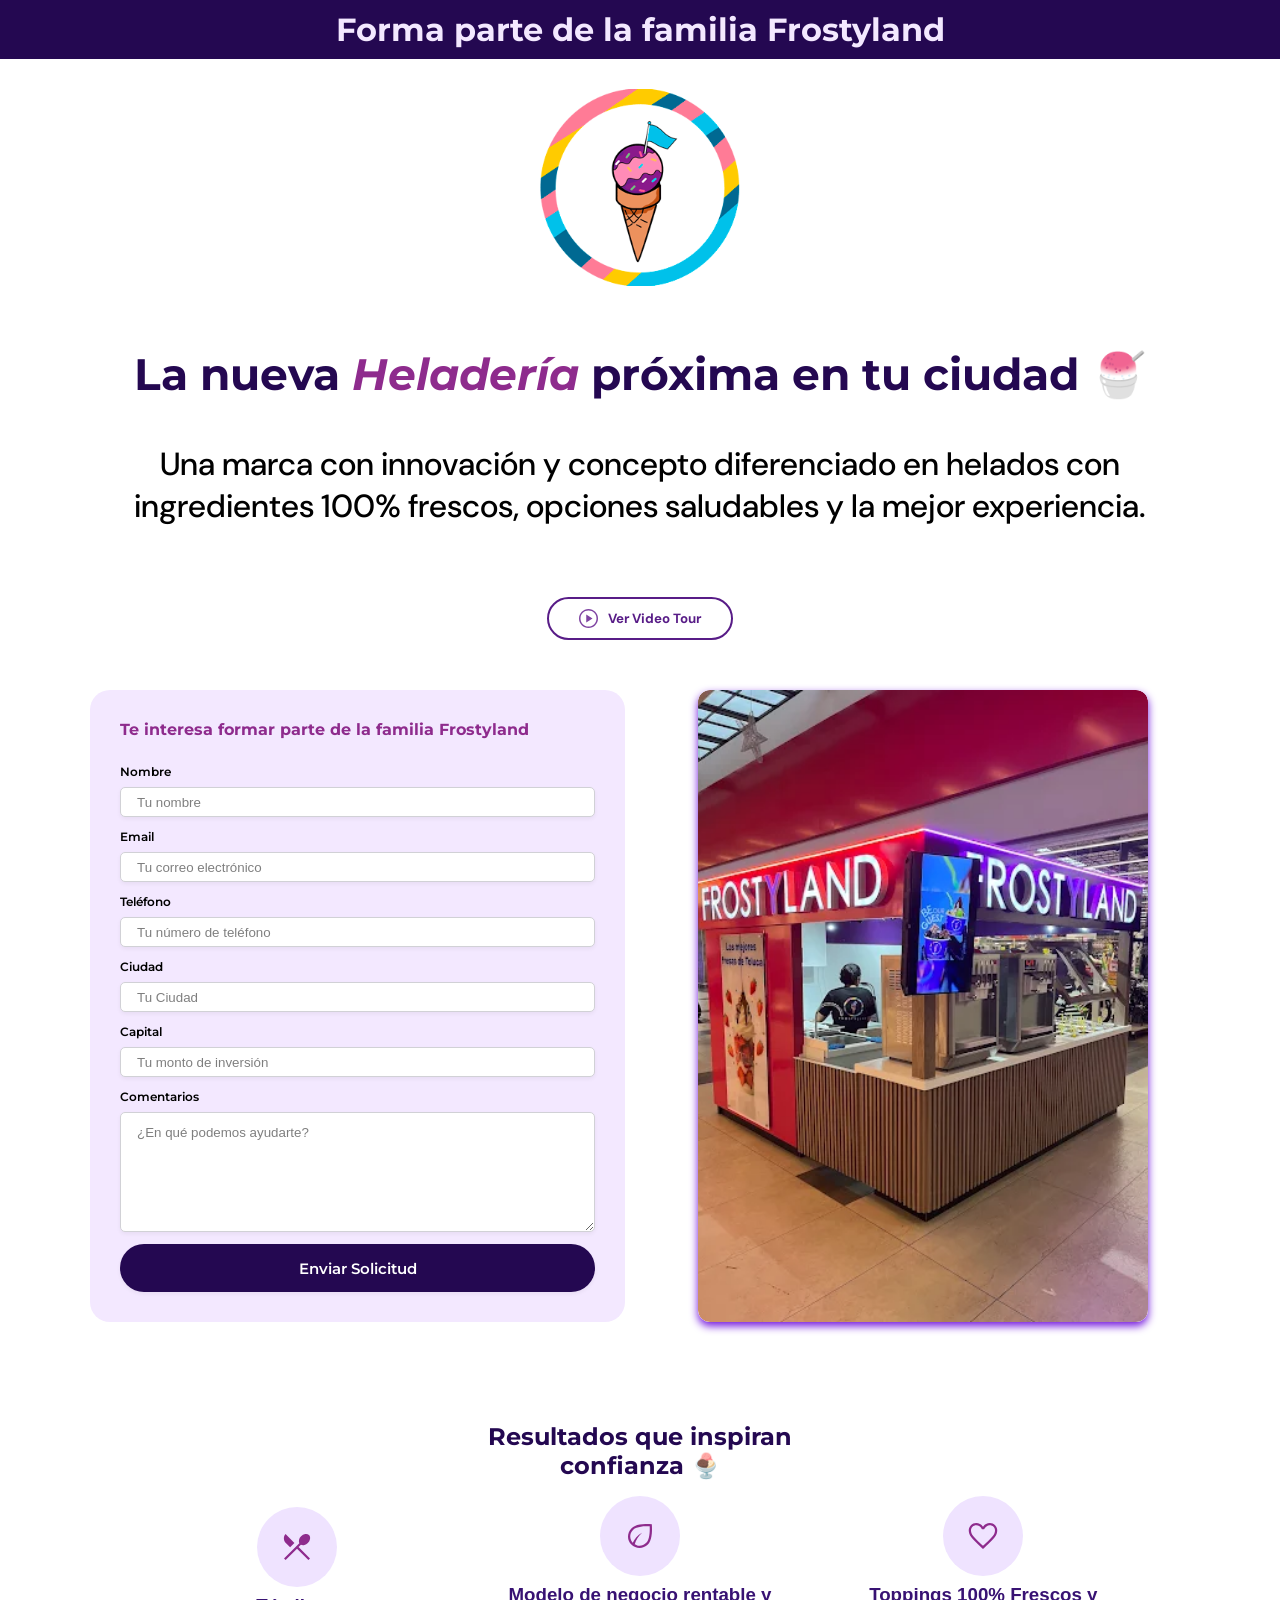
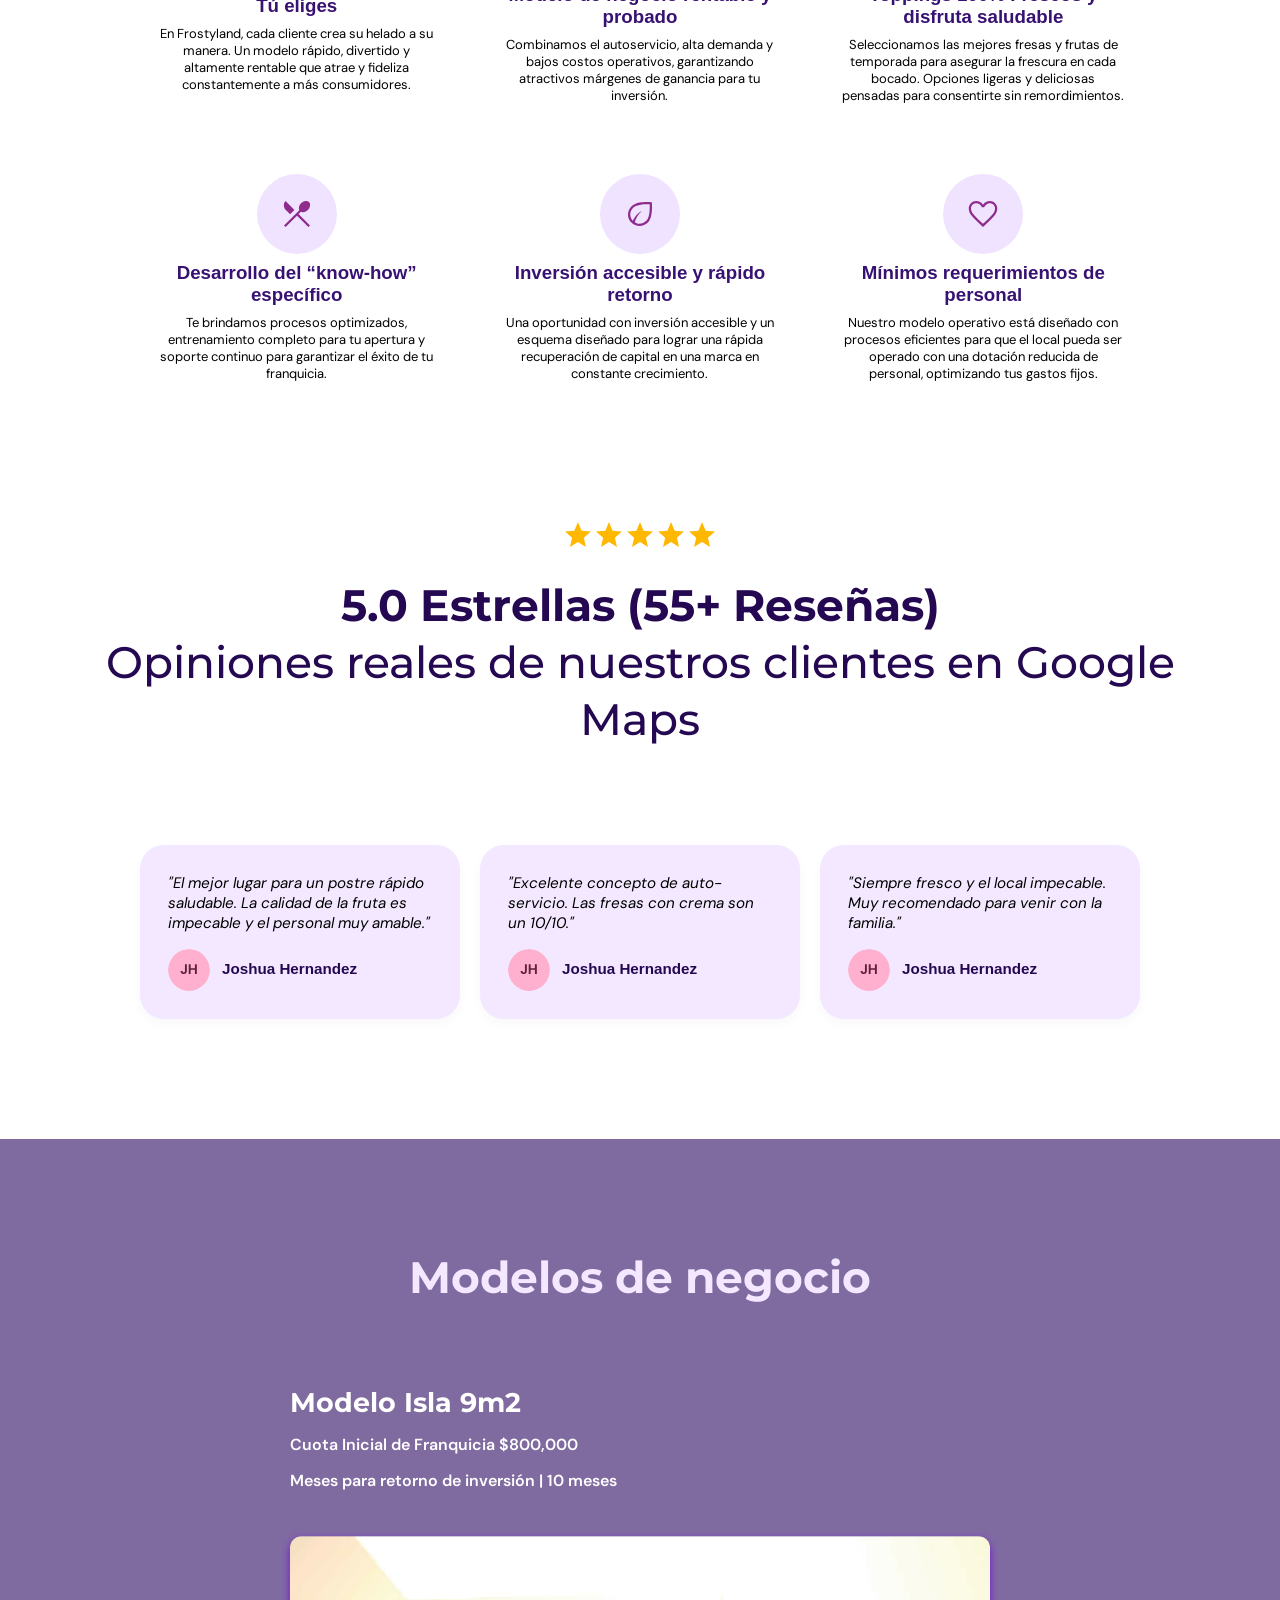
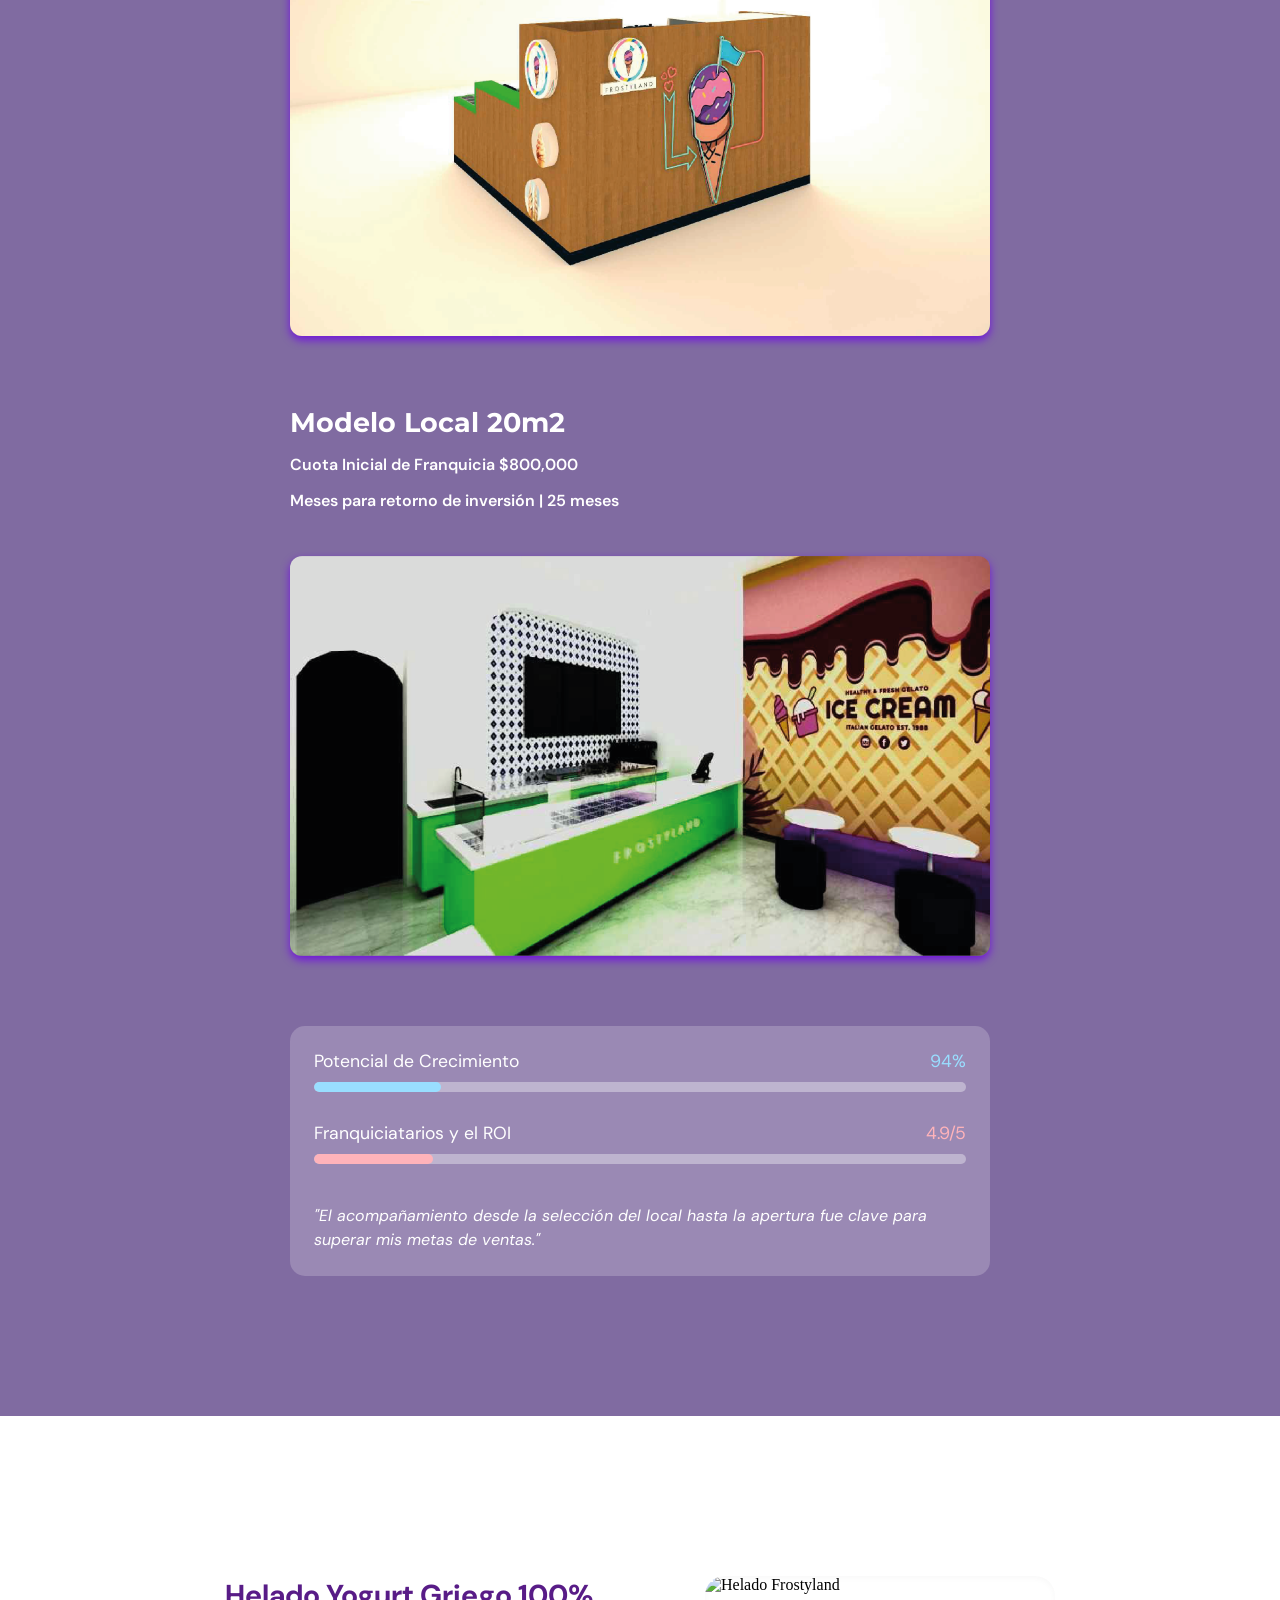
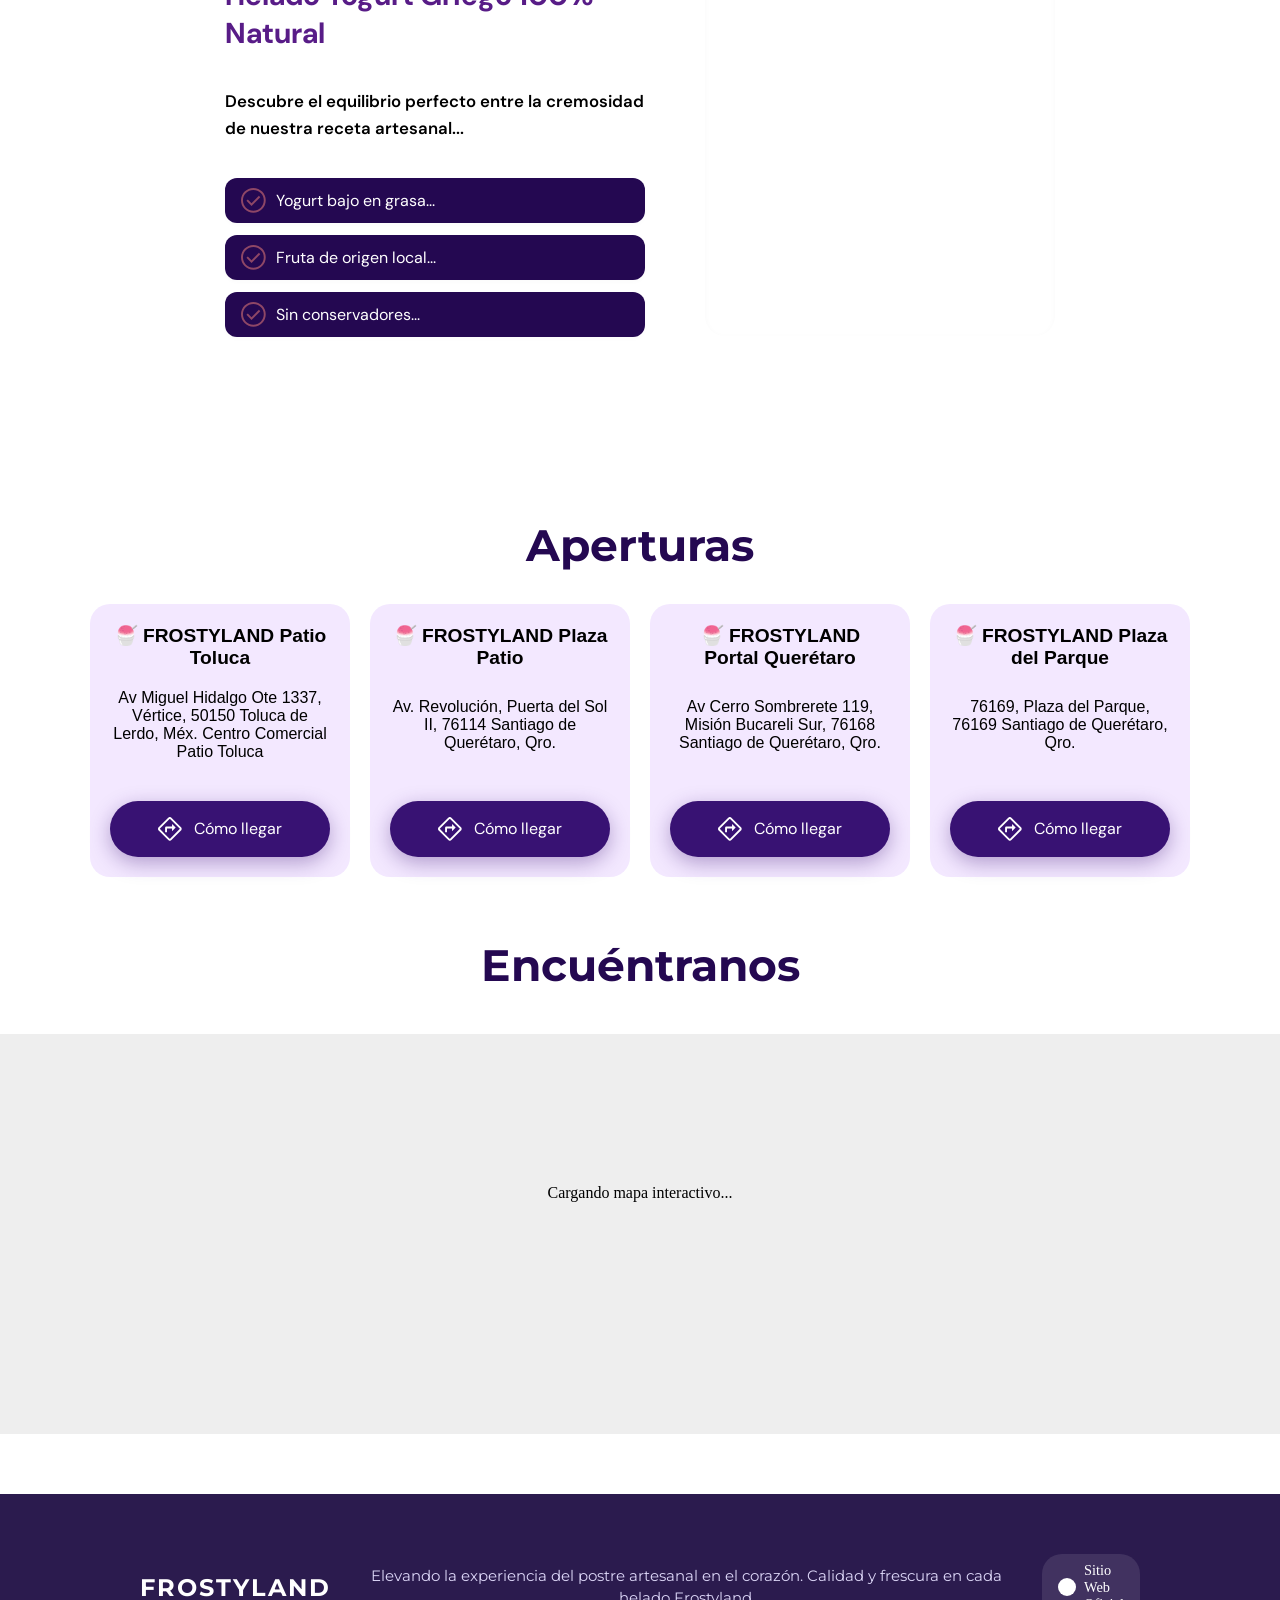
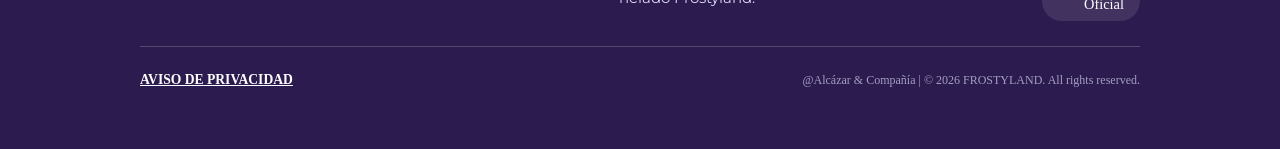
==== commit 775cfa5c: "Franquicia Frostyland - JS funciones III" ====
--- a/index.html
+++ b/index.html
@@ -8,6 +8,7 @@
     <link rel="preconnect" href="https://fonts.googleapis.com">
     <link rel="preconnect" href="https://fonts.gstatic.com" crossorigin>
     <link href="https://fonts.googleapis.com/css2?family=DM+Sans:ital,opsz,wght@0,9..40,100..1000;1,9..40,100..1000&family=Montserrat:ital,wght@0,100..900;1,100..900&display=swap" rel="stylesheet">
+    <script src="https://cdn.jsdelivr.net/npm/canvas-confetti@1.9.3/dist/confetti.browser.min.js"></script>
 </head>
 <body>
     <div class="general-container">
@@ -190,34 +191,26 @@
         </section>
 
         <!-- PRODUCTOS -->
-<section class="products">
+        <section class="products">
     <div class="products__container">
-        <!-- Columna Izquierda: Información (Título, descripción y beneficios) -->
-        <div class="product-info">
-            <h2 class="title-section">Nuestro Helado</h2>
-            <h3 class="product-card__title">Helado Yogurt Griego 100% Natural</h3>
-            <p class="product-card__description">
-                Descubre el equilibrio perfecto entre la cremosidad de nuestra receta artesanal. Una experiencia sensorial que redefine el postre clásico de Frostyland.
-            </p>
-            <ul class="product-card__benefits">
-                <li class="product-card__benefit-item">
-                    <img src="assets/icons/Icon Check.svg" alt="Check">
-                    <span>Yogurt bajo en grasa y alto en probióticos</span>
-                </li>
-                <li class="product-card__benefit-item">
-                    <img src="assets/icons/Icon Check.svg" alt="Check">
-                    <span>Fruta de origen local garantizada</span>
-                </li>
-                <li class="product-card__benefit-item">
-                    <img src="assets/icons/Icon Check.svg" alt="Check">
-                    <span>Sin conservadores ni colorantes artificiales</span>
-                </li>
-            </ul>
-        </div>
-
-        <!-- Columna Derecha: Imagen -->
-        <div class="product-card__icecream">
-            <img class="product-card__image" src="assets/images/94DFE82F-189E-4198-BD4F-0825771D1417.png" alt="Helado Frostyland">
+        <div class="product-card">
+            
+            <!-- Bloque de información (Texto y beneficios) -->
+            <div class="product-info">
+                <h2 class="product-card__title">Helado Yogurt Griego 100% Natural</h2>
+                <p class="product-card__description">Descubre el equilibrio perfecto entre la cremosidad de nuestra receta artesanal...</p>
+                <ul class="product-card__benefits">
+                    <li class="product-card__benefit-item"><img src="assets/icons/Icon Check.svg" alt=""> Yogurt bajo en grasa...</li>
+                    <li class="product-card__benefit-item"><img src="assets/icons/Icon Check.svg" alt=""> Fruta de origen local...</li>
+                    <li class="product-card__benefit-item"><img src="assets/icons/Icon Check.svg" alt=""> Sin conservadores...</li>
+                </ul>
+            </div>
+
+            <!-- Contenedor de la imagen (Debe estar al mismo nivel que .product-info) -->
+            <div class="product-card__icecream">
+                <img src="assets/images/1C2031BD-F629-4C7E-B389-BBB60AD1C6E0.png" alt="Helado Frostyland">
+            </div>
+
         </div>
     </div>
 </section>
--- a/style.css
+++ b/style.css
@@ -136,11 +136,12 @@
 
 .title-section{
     font-family: "Montserrat", sans-serif;
-    display: block;
-    color: #240851;
-    margin-bottom: 20px;
+    font-size: 1.75rem; /* Tamaño base para Celulares */
+    font-weight: 700;
+    line-height: 1.2;
+    color:#240851;
     text-align: center;
-    font-size: 2rem;;
+    margin-bottom: 24px;
     
 }
 
@@ -217,17 +218,18 @@
 }
 
 .products {
-    padding: 40px 20px;
-    width: 100%;
+    padding: 60px 20px;
+    width: 100%;
+    background-color: #ffffff; /* Fondo limpio */
 }
 
 .products__container {
-    max-width: 1200px;
+    max-width: 1100px;
     margin: 0 auto;
     display: flex;
     flex-direction: column;
     align-items: center;
-    gap: 30px;
+    gap: 40px;
 }
 
 /* Bloque de información (Texto) */
@@ -235,7 +237,6 @@
     display: flex;
     flex-direction: column;
     gap: 16px;
-    text-align: center;
     width: 100%;
 }
 
@@ -246,42 +247,65 @@
 }
 
 .product-card__title {
-    font-size: 1.4rem;
-    font-weight: 600;
+    font-family: "Montserrat", sans-serif;
+    color: #381273;
+    font-size: 1.8rem;
+    font-weight: 700;
+    margin-bottom: 5px;
+    display: block;
 }
 
 .product-card__description {
-    font-size: 1rem;
-    line-height: 1.5;
+    font-family: "DM Sans", sans-serif;
+    color: #240851;
+    font-size: 1.05rem;
+    font-weight: 500;
+    line-height: 1.6;
+    margin-bottom: 10px;
 }
 
 /* Lista de beneficios */
 .product-card__benefits {
     list-style: none;
     padding: 0;
-    margin: 0;
-    display: flex;
-    flex-direction: column;
+    margin: 0 auto;
+    display: flex;
+    flex-direction: column;
+    gap: 14px;
+    font-family: "DM Sans", sans-serif;
+    color: #240851;
+    text-align: left;
+    width: 100%;
+    max-width: 400px; /* Evita que los beneficios se estiren demasiado en pantallas anchas */
+}
+
+.product-card__benefit-item {
+    display: flex;
+    align-items: center;
     gap: 12px;
-}
-
-.product-card__benefit-item {
-    display: flex;
-    align-items: center;
-    gap: 10px;
-    font-size: 0.95rem;
+    font-size: 1rem;
+    background-color: rgba(255, 255, 255, 0.6);
+    padding: 10px 16px;
+    border-radius: 12px;
+    box-shadow: 0 2px 5px rgba(0, 0, 0, 0.02);
 }
 
 .product-card__benefit-item img {
-    width: 20px;
-    height: 20px;
+    width: 18px;
+    height: 18px;
     flex-shrink: 0;
 }
 
 /* Contenedor y diseño de la imagen del helado en móvil */
 .product-card__icecream {
     width: 100%;
-    display: flex;
+    max-width: 300px;
+    height: 320px;
+    overflow: hidden;
+    border-radius: 20px;
+    background: rgba(255, 255, 255, 0.5);
+    display: flex;
+    align-items: center;
     justify-content: center;
 }
 
@@ -312,9 +336,9 @@
 .form-title{
     margin-bottom: 25px;
     font-weight: 500;
-    text-shadow: 
-}
-
+    text-shadow: none
+}
+2
 .form-lead__form{
     display: flex;
     flex-direction: column;
@@ -436,15 +460,32 @@
 }
 
 
-.review-section{
-    display: flex;
-    flex-direction: column;
-    align-items: center;
-    text-align: center;
-    justify-content: center;
+.review-section {
+    width: 100%;
+    max-width: 1200px;
     margin: 0 auto;
-    gap: 10px;
-    width: 350px;
+    padding: 40px 20px;
+    display: flex;
+    flex-direction: column;
+    align-items: center;
+    gap: 30px;
+    height: auto; 
+}
+
+.review-section img, 
+.review-section .stars {
+    width: 150px; /* Tamaño fijo controlado para que no abarquen toda la pantalla */
+    max-width: 100%;
+    height: auto;
+    object-fit: contain;
+}
+
+.review-card {
+    width: 100%;
+    background-color: #fff; /* Asegúrate de que tenga color de fondo si el fondo de la página es blanco */
+    padding: 20px;
+    border-radius: 12px;
+    box-shadow: 0 4px 12px rgba(0, 0, 0, 0.05);
 }
 
 .subtitle-review{
@@ -658,30 +699,37 @@
 .product-card{
     display: flex;
     flex-direction: column;
+    align-items: center;
+    text-align: center;
+    width: 100%;
+    max-width: 900px;
+    margin: 0 auto 60px auto;
+    padding: 40px 30px;
+    border-radius: 28px;
+    gap: 24px;
+}
+
+.product-card__icecream{
+    width: 100%;
+    max-width: 300px;
+    height: 320px;
+    overflow: hidden;
+    border-radius: 20px;
+    background: rgba(255, 255, 255, 0.5); /* Contenedor interno sutil */
+    display: flex;
+    align-items: center;
     justify-content: center;
-    text-align: center;
-    align-items: center;
-    margin: 0 auto 80px auto;
-    width: 80%;
-    gap: 5px;
-    margin-top: 60px;
-    margin-bottom: 120px;
-}
-
-.product-card__icecream{
-    width: 350px;       
-    height: 400px;     
-    overflow: hidden;  
-    border-radius: 12px;
-    margin-bottom: 30px; 
+    box-shadow: inset 0 2px 6px rgba(0, 0, 0, 0.03);
 }
 
 .product-card__icecream img{  
     width: 100%;
     height: 100%;
-    object-fit:contain;
+    object-fit: contain;
     object-position: center;
-}
+    
+}
+
 
 .product-card__title{
  font-family: "DM Sans", sans-serif;
@@ -705,7 +753,7 @@
     flex-direction: column;
     gap: 12px;
     font-family: "DM Sans", sans-serif;
-    color: #000;
+    color: #fff;
     text-align: left;
 }
 
@@ -714,12 +762,50 @@
     gap: 10px;
     font-size: 1rem;
     align-items: center;
+    background-color: #240851;
 }
 
 .product-card__benefit-item img{
-    width: 15px;
-    height: 15px;
+    width: 25px;
+    height: 25px;
     flex-shrink: 0;
+}
+
+/* --- Definición de los Keyframes de entrada --- */
+@keyframes slideInFromLeft {
+    0% {
+        opacity: 0;
+        transform: translateX(-50px);
+    }
+    100% {
+        opacity: 1;
+        transform: translateX(0);
+    }
+}
+
+@keyframes slideInFromRight {
+    0% {
+        opacity: 0;
+        transform: translateX(50px);
+    }
+    100% {
+        opacity: 1;
+        transform: translateX(0);
+    }
+}
+
+/* --- Estado inicial y activación por scroll en versión Móvil --- */
+.product-info,
+.product-card__icecream {
+    opacity: 0; /* Ocultos al cargar la página en móvil */
+}
+
+.product-card.is-visible .product-info {
+    animation: slideInFromLeft 1s cubic-bezier(0.16, 1, 0.3, 1) forwards;
+}
+
+.product-card.is-visible .product-card__icecream {
+    animation: slideInFromRight 1s cubic-bezier(0.16, 1, 0.3, 1) forwards;
 }
 
 .info{
@@ -891,6 +977,12 @@
    MEDIA QUERIES - MOBILE FIRST (Adaptadas a tus clases exactas)
 =================================================================== */
 @media screen and (min-width:768px) {
+
+    .title-section {
+        font-size: 2.2rem; /* Tamaño ideal para Tablets */
+        margin-bottom: 32px;
+    }
+
     .form-container{
         width: 700px;
     }
@@ -1010,6 +1102,51 @@
         font-size: 1rem;
         max-width: 550px;
     }
+
+    .product-info,
+    .product-card__icecream {
+        opacity: 0;
+    }
+
+    /* Cuando la tarjeta recibe la clase .is-visible por el script, arranca la animación */
+    .product-card.is-visible .product-info {
+        animation: slideInFromLeft 1.2s cubic-bezier(0.16, 1, 0.3, 1) forwards;
+    }
+
+    .product-card.is-visible .product-card__icecream {
+        animation: slideInFromRight 1.2s cubic-bezier(0.16, 1, 0.3, 1) forwards;
+    }
+
+    /* --- Estructura en Grid de Dos Columnas (Texto Izquierda / Helado Derecha) desde Tablet --- */
+    .product-card {
+        display: grid !important;
+        grid-template-columns: 1.2fr 1fr !important;
+        grid-template-areas: "info image" !important;
+        align-items: center !important;
+        text-align: left !important;
+        padding: 50px !important;
+        gap: 40px !important;
+        max-width: 950px !important;
+        overflow: hidden;
+    }
+
+    .product-info {
+        grid-area: info !important;
+        text-align: left !important;
+        width: 100% !important;
+    }
+
+    .product-card__icecream {
+        grid-area: image !important;
+        max-width: 100% !important;
+        height: 360px !important;
+        margin: 0 !important;
+    }
+
+    .product-card__benefits {
+        margin: 0 !important;
+        max-width: 100% !important;
+    }
 }
 
 /* --- 2. SOLAMENTE PARA ESCRITORIO (A partir de 1024px) --- */
@@ -1024,8 +1161,10 @@
         max-width: 1000px;
     }
 
-    .title-section{
-        font-size: 5rem;
+    .title-section {
+        font-size: 2.75rem; /* Tamaño imponente y limpio para Escritorio */
+        line-height: 1.3;
+        margin-bottom: 40px;
     }
 
     .hero__header-logo{
@@ -1188,45 +1327,35 @@
         text-align: right;
     }
 
-    .products {
-        padding: 80px 40px;
-    }
-
-    /* Cambia a dos columnas: Texto a la izquierda, Imagen a la derecha */
-    .products__container {
-        flex-direction: row;
-        justify-content: space-between;
-        align-items: center;
-        gap: 60px;
-    }
-
-    .product-info {
-        flex: 1; /* Ocupa la mitad izquierda */
-    }
-
-    .product-info .title-section {
-        font-size: 2.2rem;
-    }
-
-    .product-card__title {
-        font-size: 1.6rem;
-    }
-
+    .product-card {
+        /* Cambiamos a Grid para un control milimétrico de las dos columnas */
+        display: grid !important;
+        grid-template-columns: 1.2fr 1fr !important;
+        grid-template-areas: "info image" !important;
+        align-items: center !important;
+        text-align: left !important;
+        padding: 60px !important;
+        gap: 60px !important;
+        overflow: hidden;
+    }
+
+    /* Ordenamos explícitamente los elementos en el Grid */
+    .product-info,
     .product-card__icecream {
-        flex: 1; /* Ocupa la mitad derecha */
-        justify-content: flex-end;
-    }
-
-    .product-card__image {
-        max-width: 450px;
-    }
-
-    /* Efecto hover suave y elegante exclusivo para desktop */
-    .product-card__image:hover {
-        transform: scale(1.03);
-    }
-
-    .review-section{
-        width: 700px;
-    }
-}+        opacity: 0;
+        transform: translateY(0); /* Reseteamos por si acaso */
+    }
+
+  .product-card.is-visible .product-info {
+        animation: slideInFromLeft 1.4s cubic-bezier(0.16, 1, 0.3, 1) forwards;
+    }
+
+    .product-card.is-visible .product-card__icecream {
+        animation: slideInFromRight 1.4s cubic-bezier(0.16, 1, 0.3, 1) forwards;
+    }
+
+}
+
+    
+
+
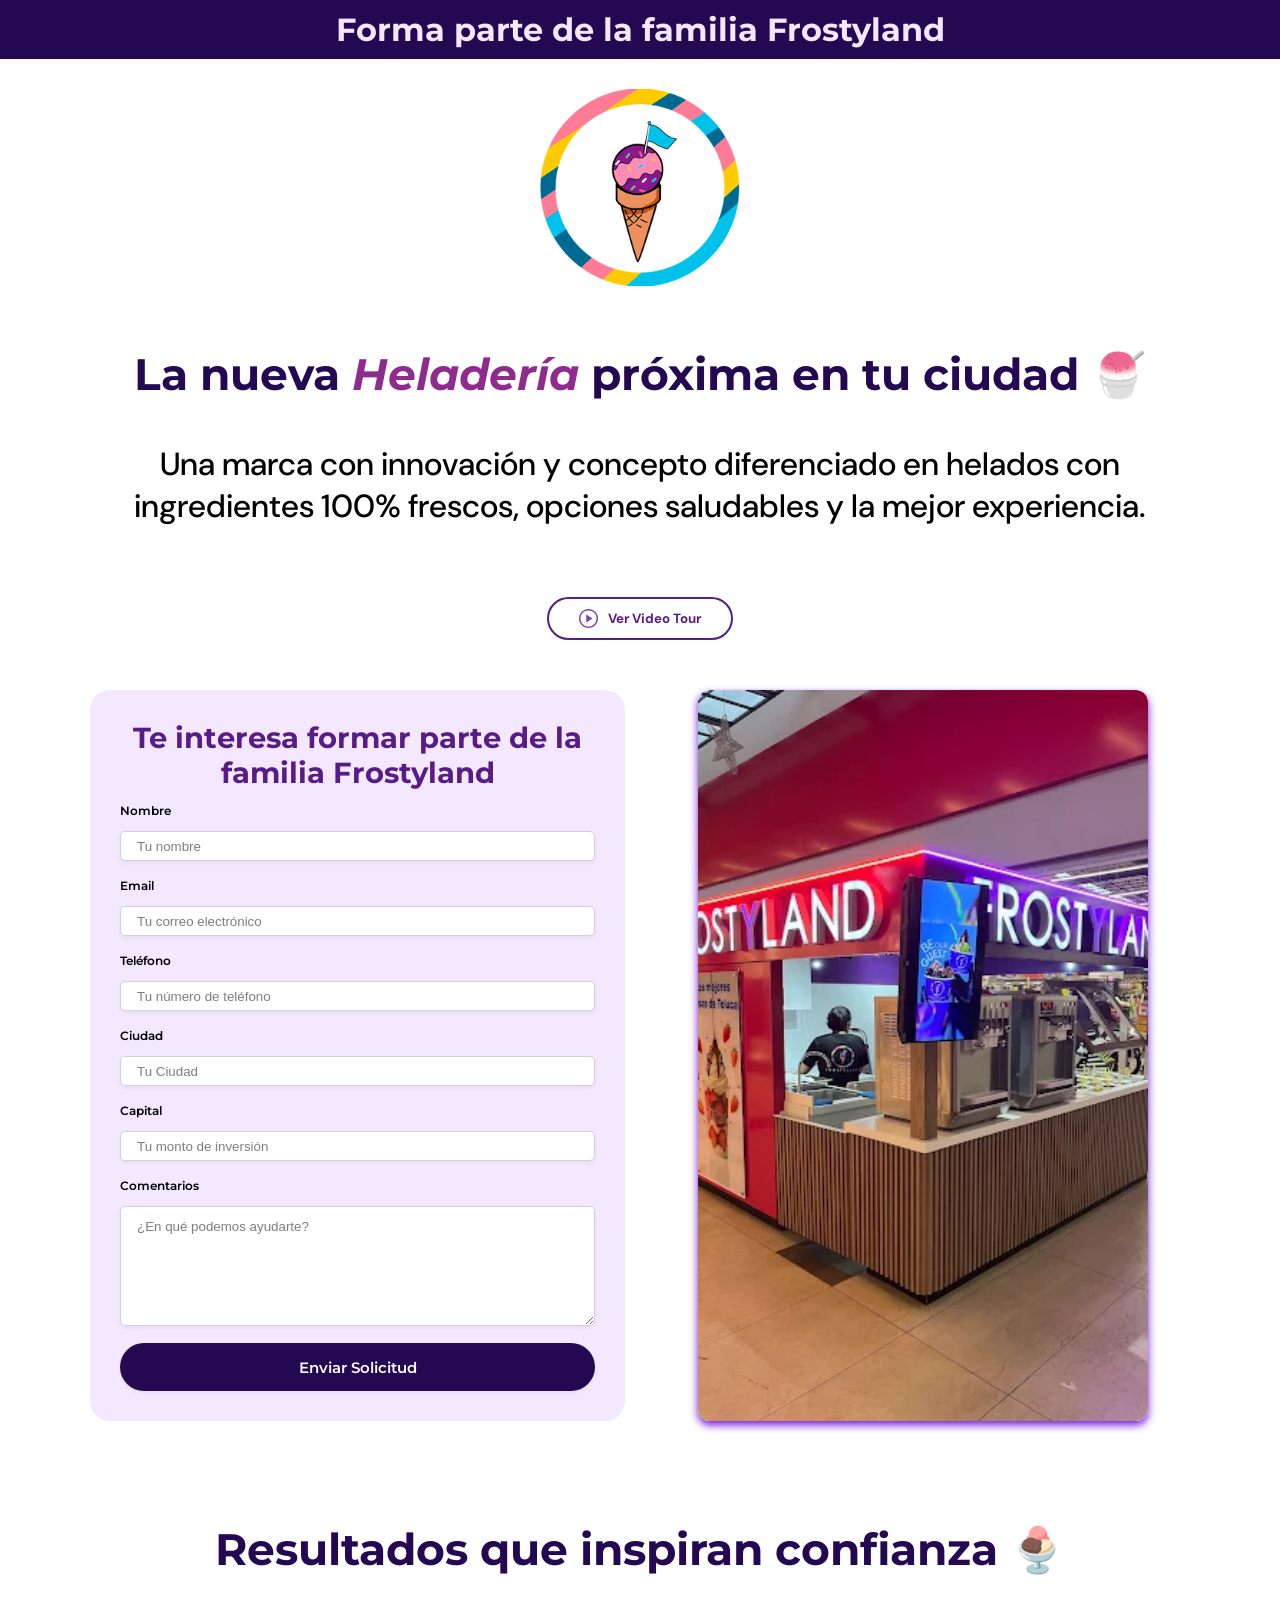
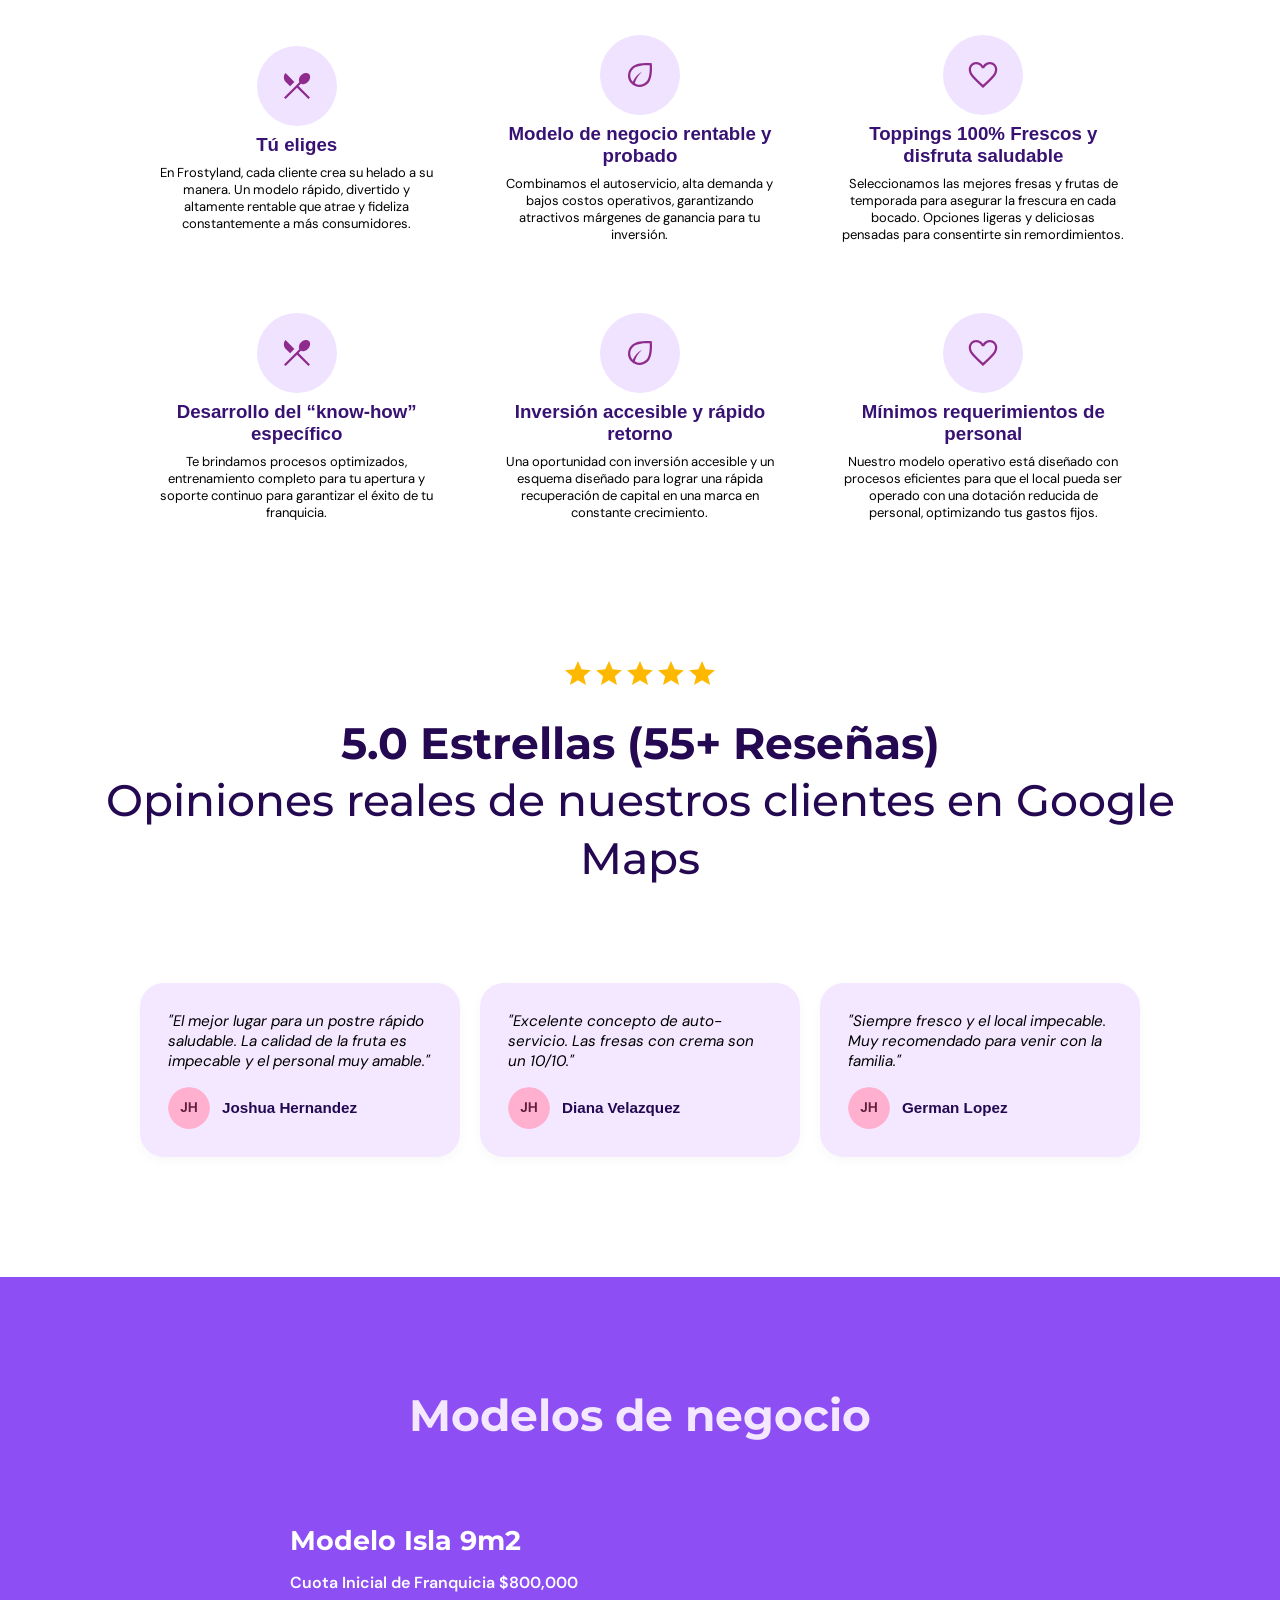
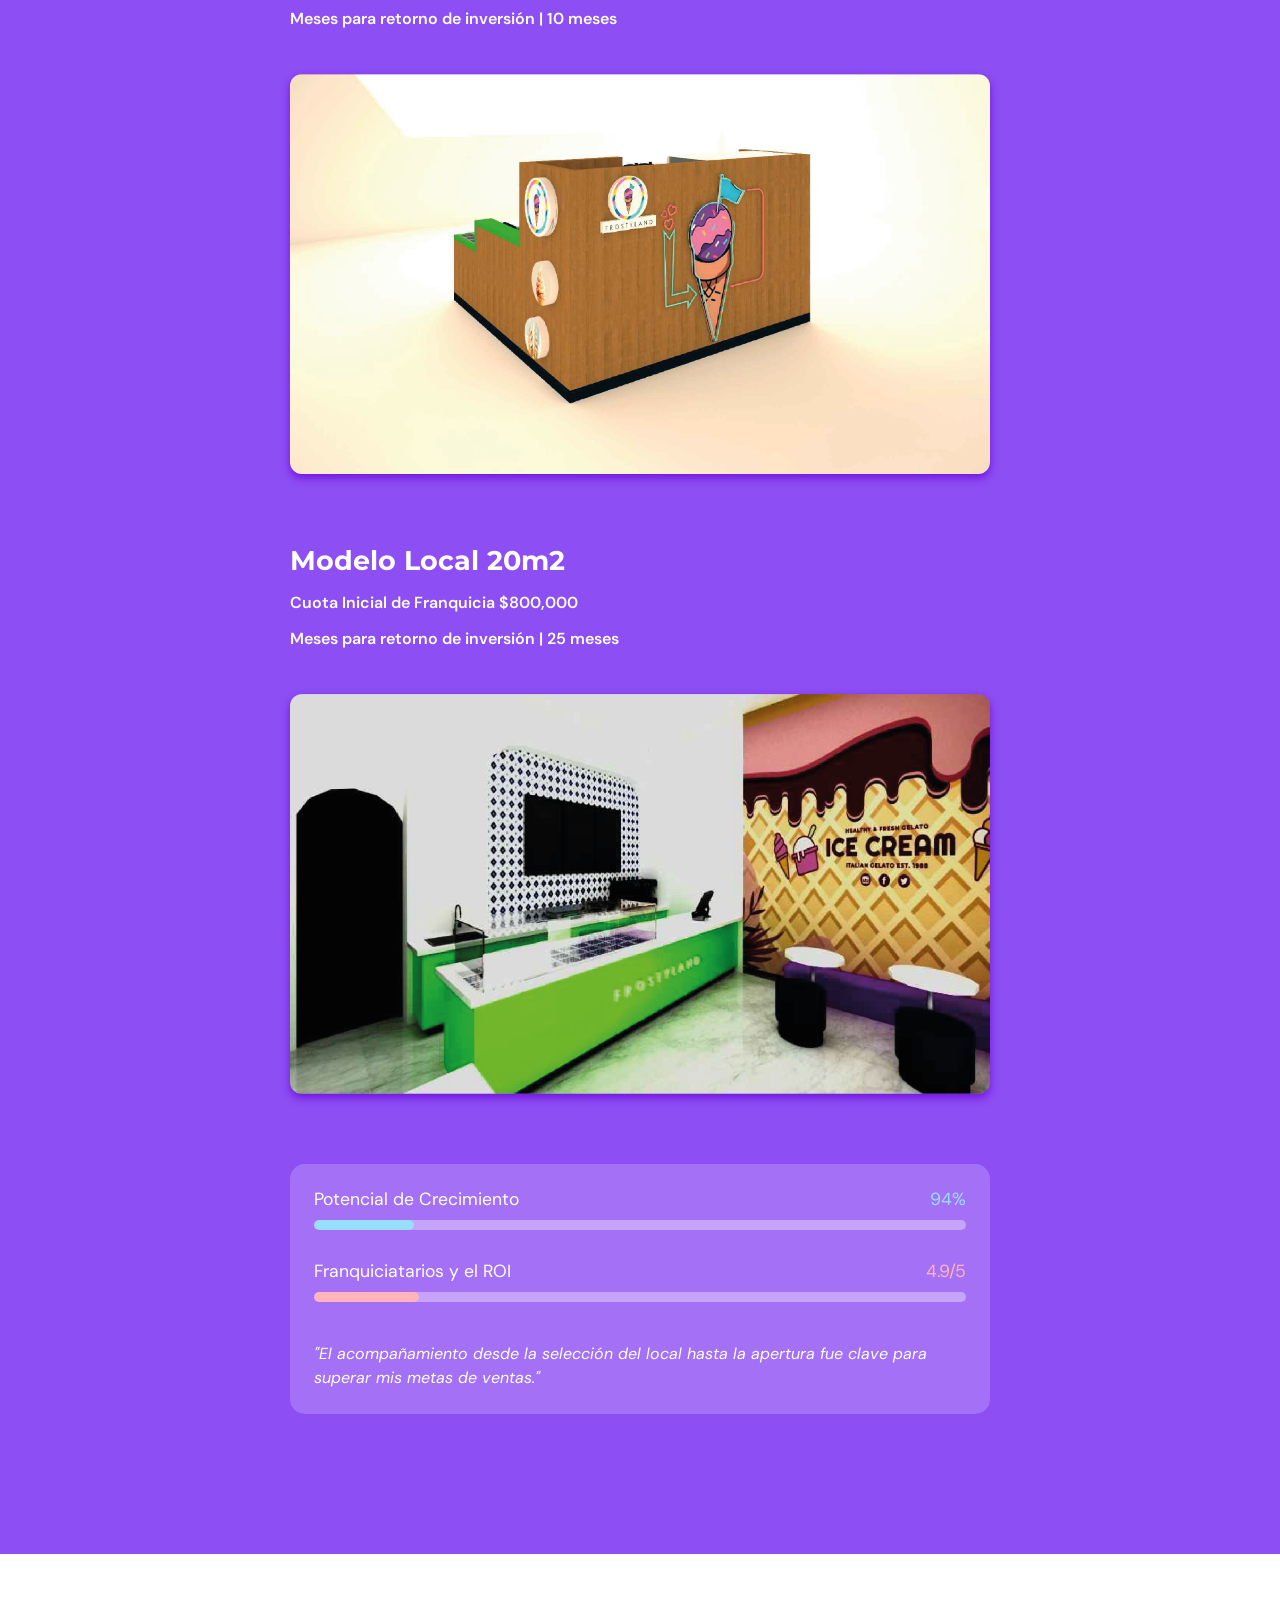
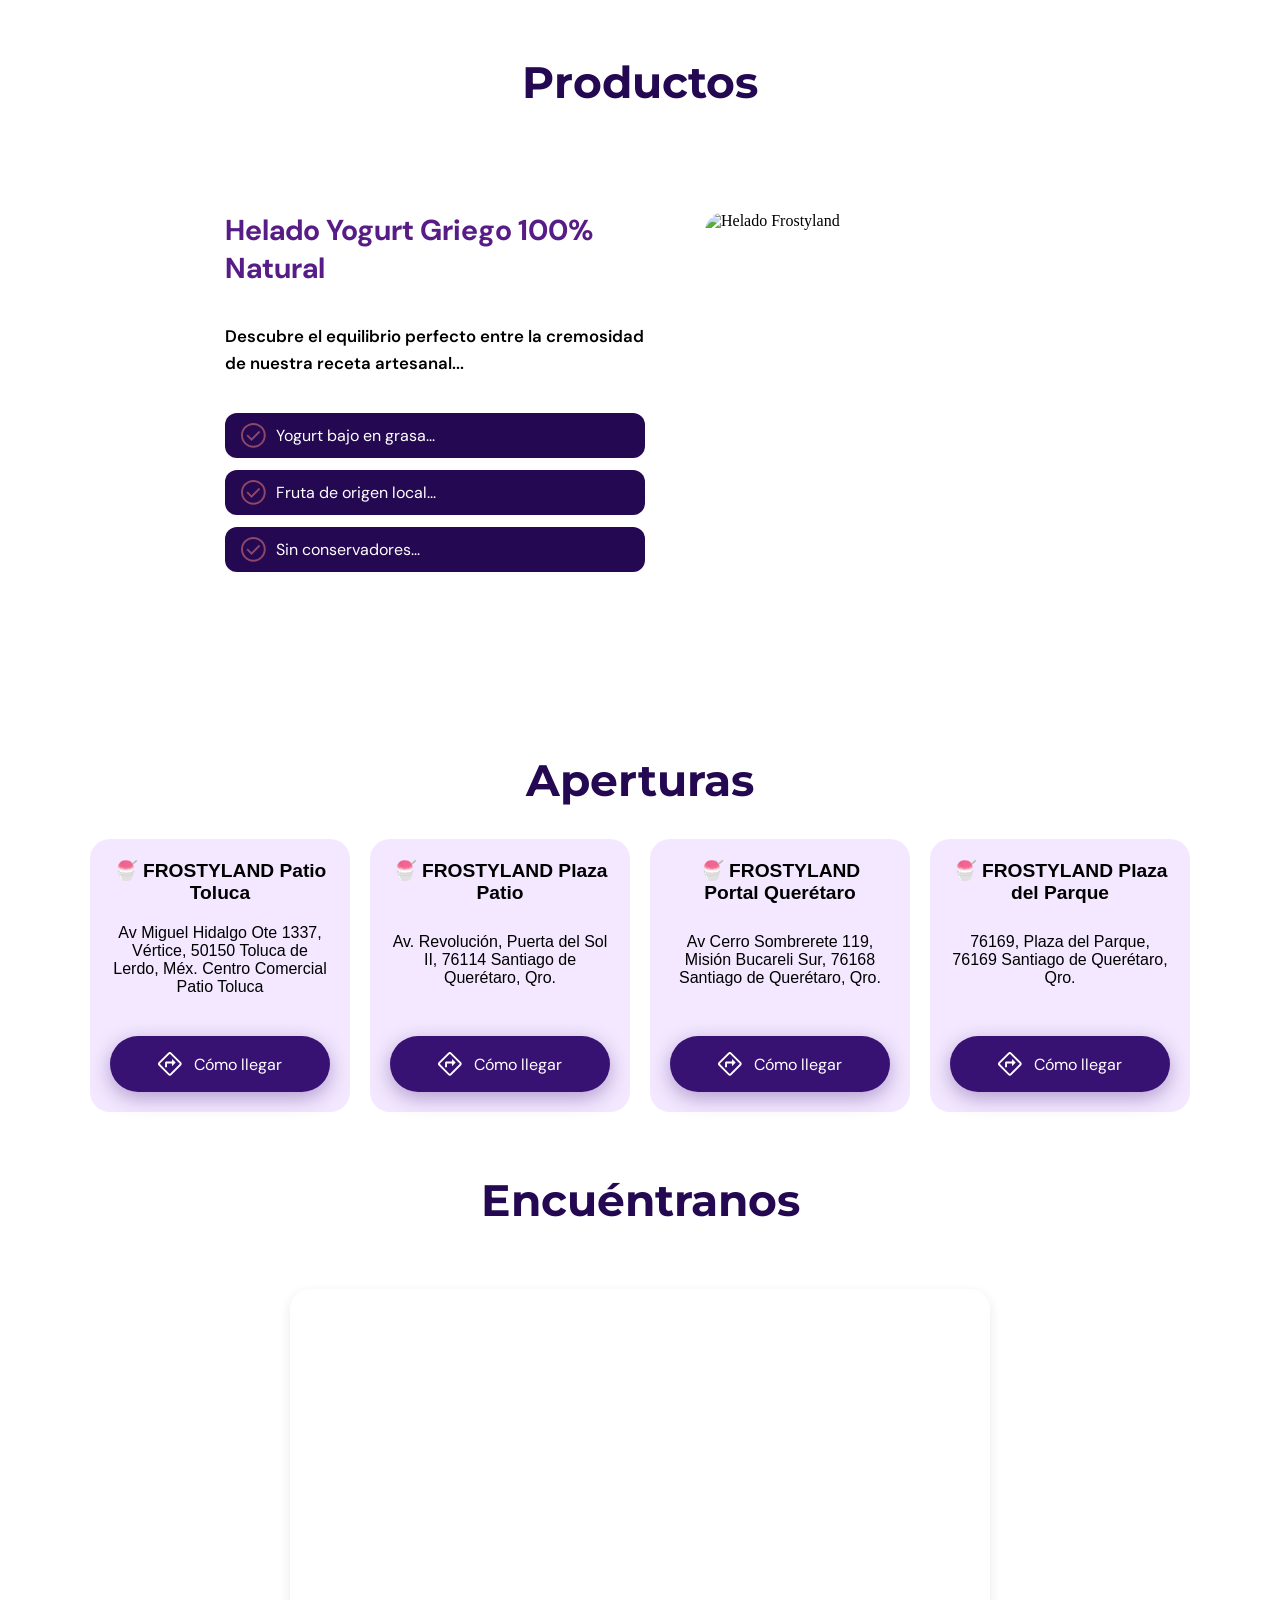
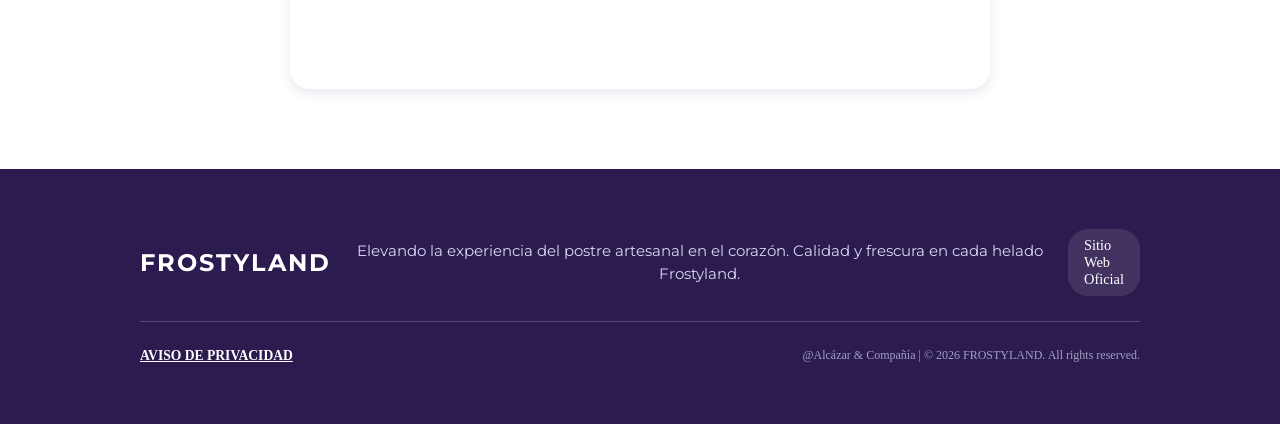
==== commit 789af4c3: "Aviso de privacidad | Héctor" ====
--- a/index.html
+++ b/index.html
@@ -83,7 +83,7 @@
 
         <!-- SECCIÓN DE CARACTERÍSTICAS -->
         <section class="features">
-            <h2 class="hero__title">Resultados que inspiran confianza 🍨</h2>
+            <h2 class="title-section">Resultados que inspiran confianza 🍨</h2>
             <div class="features__grid">
                 <article class="feature-card">
                     <img class="feature-card__icon" src="assets/icons/Icon Cubiertos.svg" alt="Ícono de cubiertos">
@@ -136,14 +136,14 @@
                     <p class="review-card__comment">"Excelente concepto de auto-servicio. Las fresas con crema son un 10/10."</p>
                     <div class="review-card__profile">
                         <img class="review-card__avatar" src="assets/icons/Avatar Profile.svg" alt="Avatar Frostyland">
-                        <span class="review-card__name">Joshua Hernandez</span>
+                        <span class="review-card__name">Diana Velazquez</span>
                     </div>
                 </div>
                 <div class="review-card">
                     <p class="review-card__comment">"Siempre fresco y el local impecable. Muy recomendado para venir con la familia."</p>
                     <div class="review-card__profile">
                         <img class="review-card__avatar" src="assets/icons/Avatar Profile.svg" alt="Avatar Frostyland">
-                        <span class="review-card__name">Joshua Hernandez</span>
+                        <span class="review-card__name">German Lopez</span>
                     </div>
                 </div>
             </div>
@@ -193,6 +193,7 @@
         <!-- PRODUCTOS -->
         <section class="products">
     <div class="products__container">
+        <h2 class="title-section">Productos</h2>
         <div class="product-card">
             
             <!-- Bloque de información (Texto y beneficios) -->
@@ -255,8 +256,8 @@
         <section class="map-section">
     <h2 class="title-section">Encuéntranos</h2>
     <!-- Contenedor donde se inyectará el mapa mediante JS -->
-    <div id="google-map" style="width: 100%; height: 400px; background-color: #eee;">
-        <p style="text-align: center; padding-top: 150px;">Cargando mapa interactivo...</p>
+    <div class ="google-map" >
+        <iframe src="https://www.google.com/maps/embed?pb=!1m18!1m12!1m3!1d3733.714714453355!2d-100.4161565!3d20.640482100000003!2m3!1f0!2f0!3f0!3m2!1i1024!2i768!4f13.1!3m3!1m2!1s0x85d35ba1572c3527%3A0x4249fd33b9371a86!2sFROSTYLAND%20Portal%20Quer%C3%A9taro!5e0!3m2!1ses!2smx!4v1790205276252!5m2!1ses!2smx" width="600" height="450" style="border:0;" allowfullscreen="" loading="lazy" referrerpolicy="strict-origin-when-cross-origin"></iframe>
     </div>
 </section>
 
@@ -267,12 +268,11 @@
                 <p class="footer-description">Elevando la experiencia del postre artesanal en el corazón. Calidad y frescura en cada helado Frostyland.</p>
                 <div class="footer-website">
                     <a href="https://frostyland.com.mx/" target="_blank" rel="noopener noreferrer">
-                        <img src="assets/icons/Icon Web.svg" alt="Ícono web">
                         <span>Sitio Web Oficial</span>
                     </a>
                 </div>
                 <hr>
-                <a href="">AVISO DE PRIVACIDAD</a>
+                <a class="footer-privacy" href="https://alcazar.com.mx/aviso-de-privacidad/" target="_blank" rel="noopener noreferrer">AVISO DE PRIVACIDAD</a>
                 <p class="privacidad">@Alcázar & Compañía | © 2026 FROSTYLAND. All rights reserved.</p>
             </div>
         </footer>
--- a/style.css
+++ b/style.css
@@ -229,7 +229,7 @@
     display: flex;
     flex-direction: column;
     align-items: center;
-    gap: 40px;
+    gap: 0px;
 }
 
 /* Bloque de información (Texto) */
@@ -333,12 +333,15 @@
     margin-bottom: 40px;
 }
 
-.form-title{
-    margin-bottom: 25px;
-    font-weight: 500;
-    text-shadow: none
-}
-2
+.form-title {
+    font-family: "Montserrat", sans-serif;
+    font-size: 1.8rem;
+    font-weight: 700;
+    color:#581c87;
+    margin-bottom: 8px;
+    text-align: center;
+}
+
 .form-lead__form{
     display: flex;
     flex-direction: column;
@@ -547,7 +550,7 @@
 }
 
 .data-franchise-purple{
-    background-color: #806BA1;
+    background-color: #8d4ef3;
     display: flex;
     flex-direction: column;
     align-items: center;
@@ -719,7 +722,7 @@
     display: flex;
     align-items: center;
     justify-content: center;
-    box-shadow: inset 0 2px 6px rgba(0, 0, 0, 0.03);
+ 
 }
 
 .product-card__icecream img{  
@@ -970,6 +973,23 @@
     line-height: 1.4;
 }
 
+.google-map{
+    width: 100%;
+    display: flex;
+    justify-content: center;
+    align-items: center;
+    padding: 20px;
+    
+}
+
+.google-map iframe{
+    width: 100%;
+    max-width: 700px;
+    height: 400px;
+    border: none;
+    border-radius: 20px;
+    box-shadow: 0 4px 12px rgba(36, 8, 81, 0.1);
+}
 
 
 
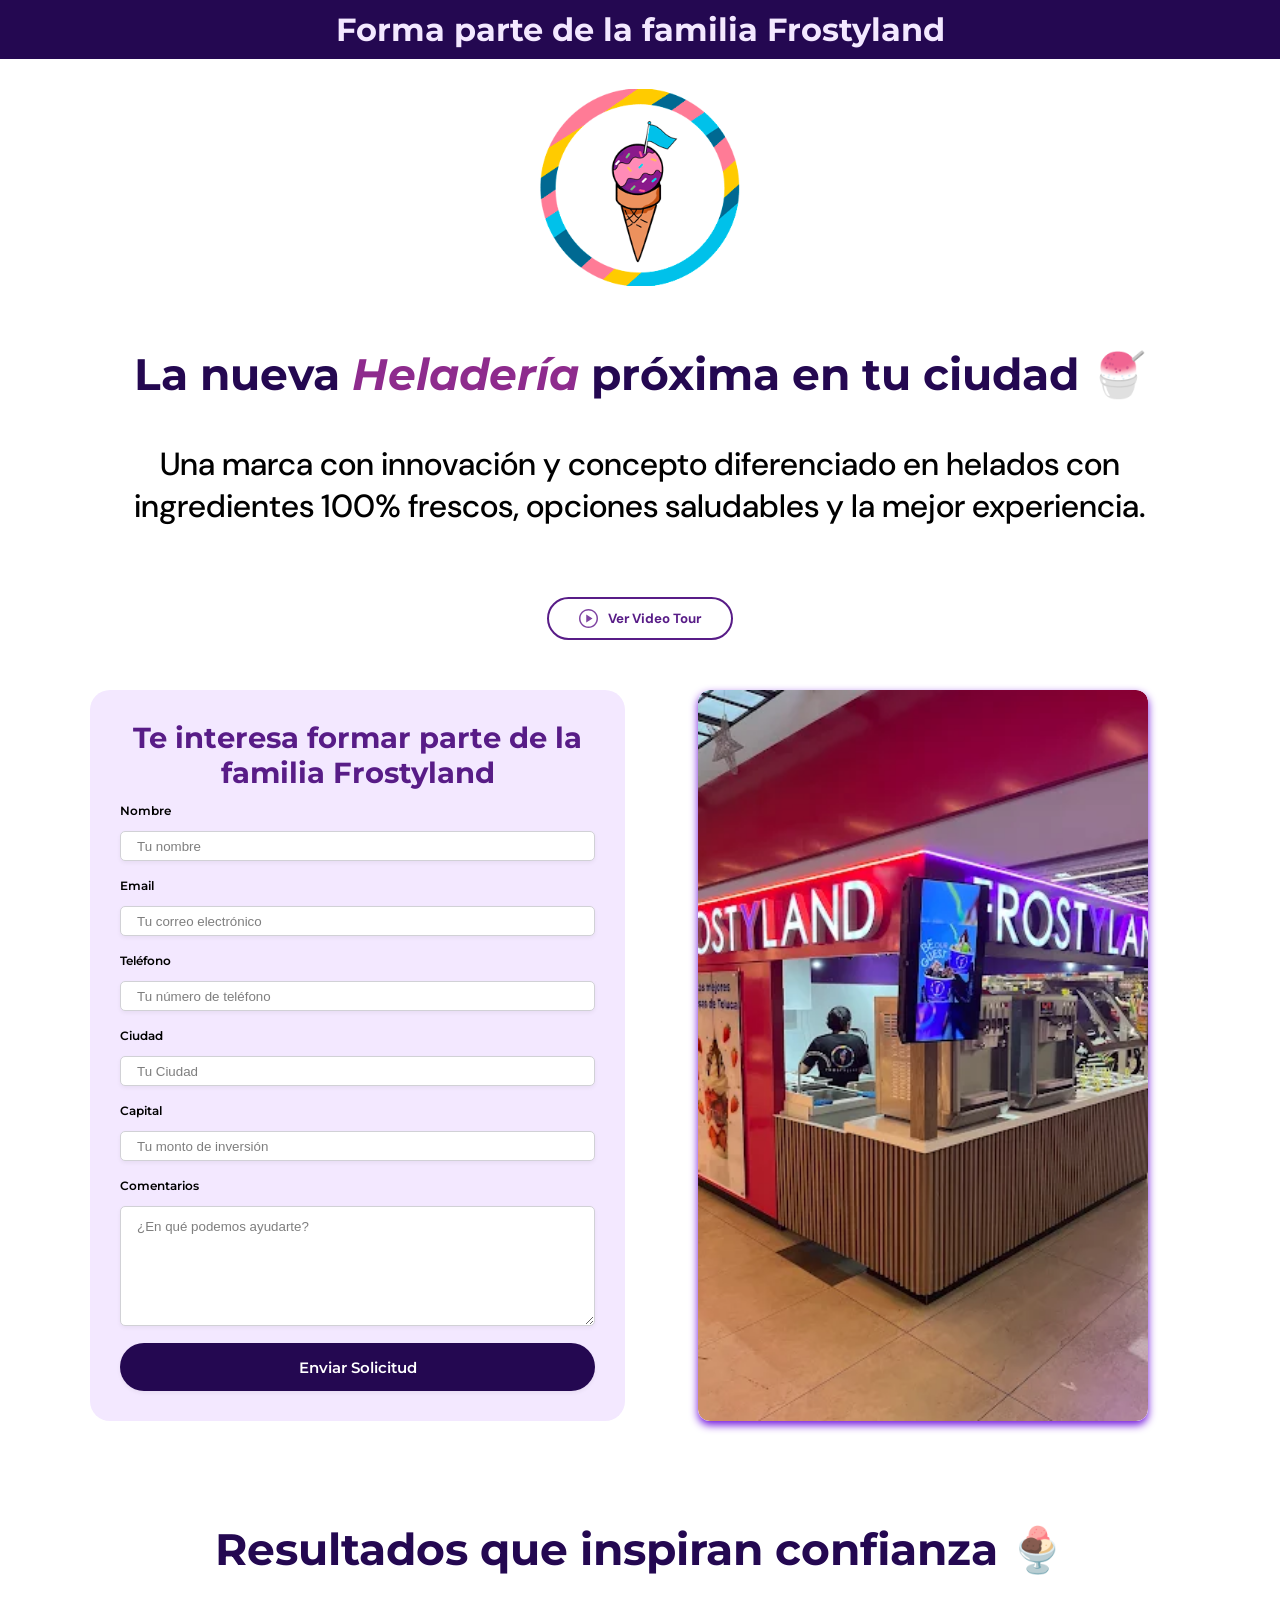
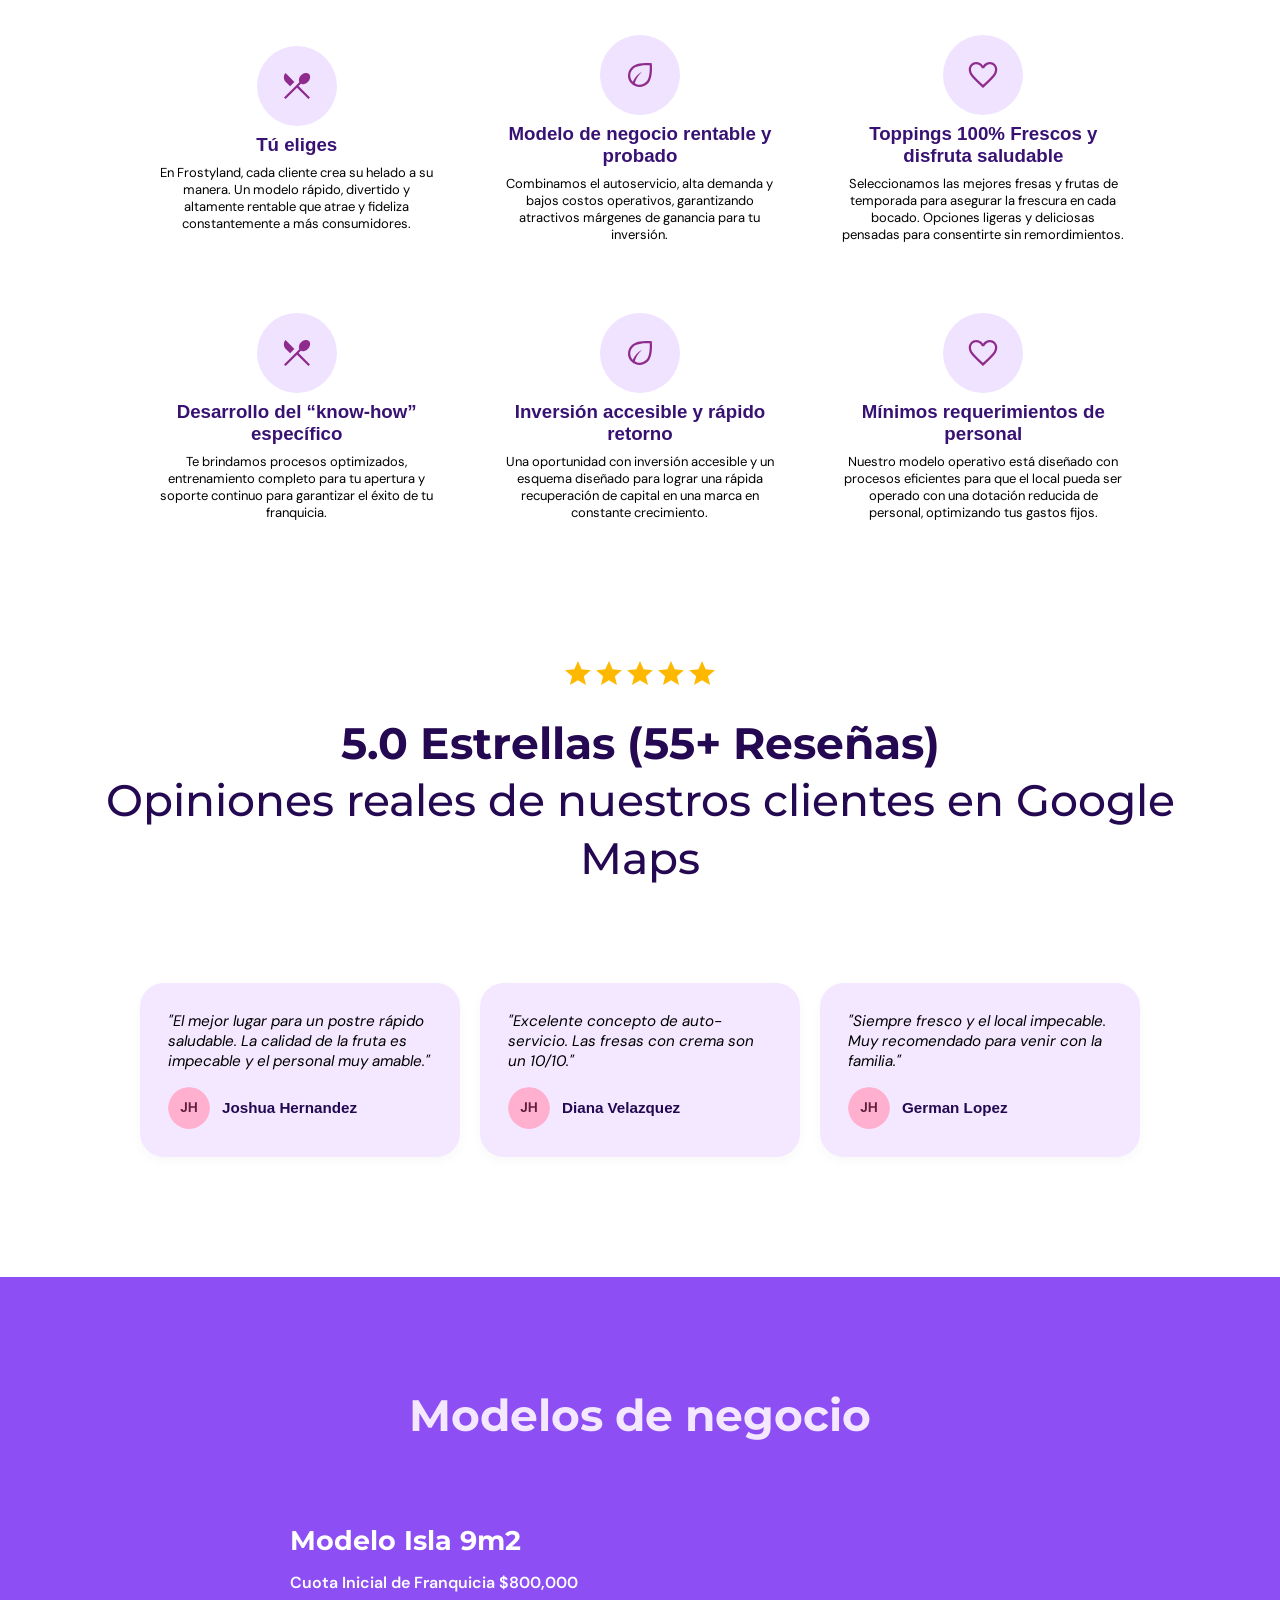
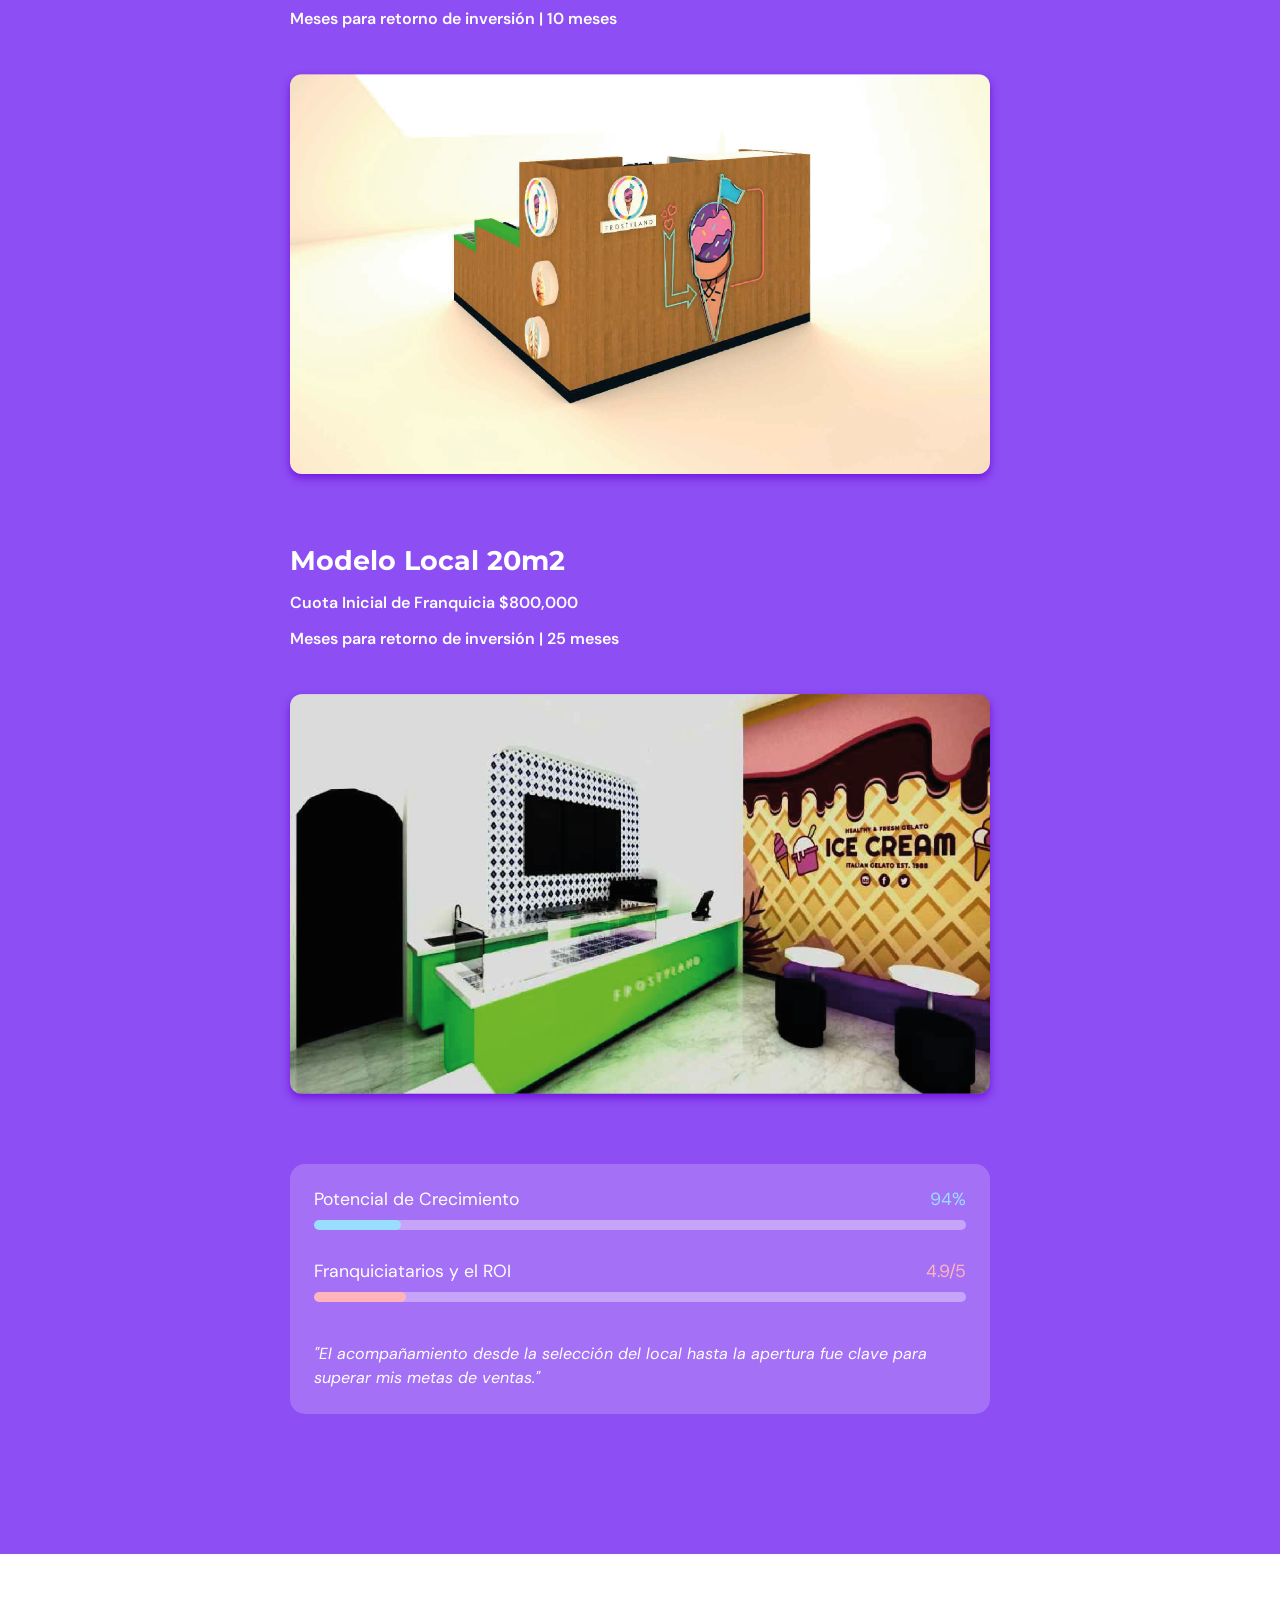
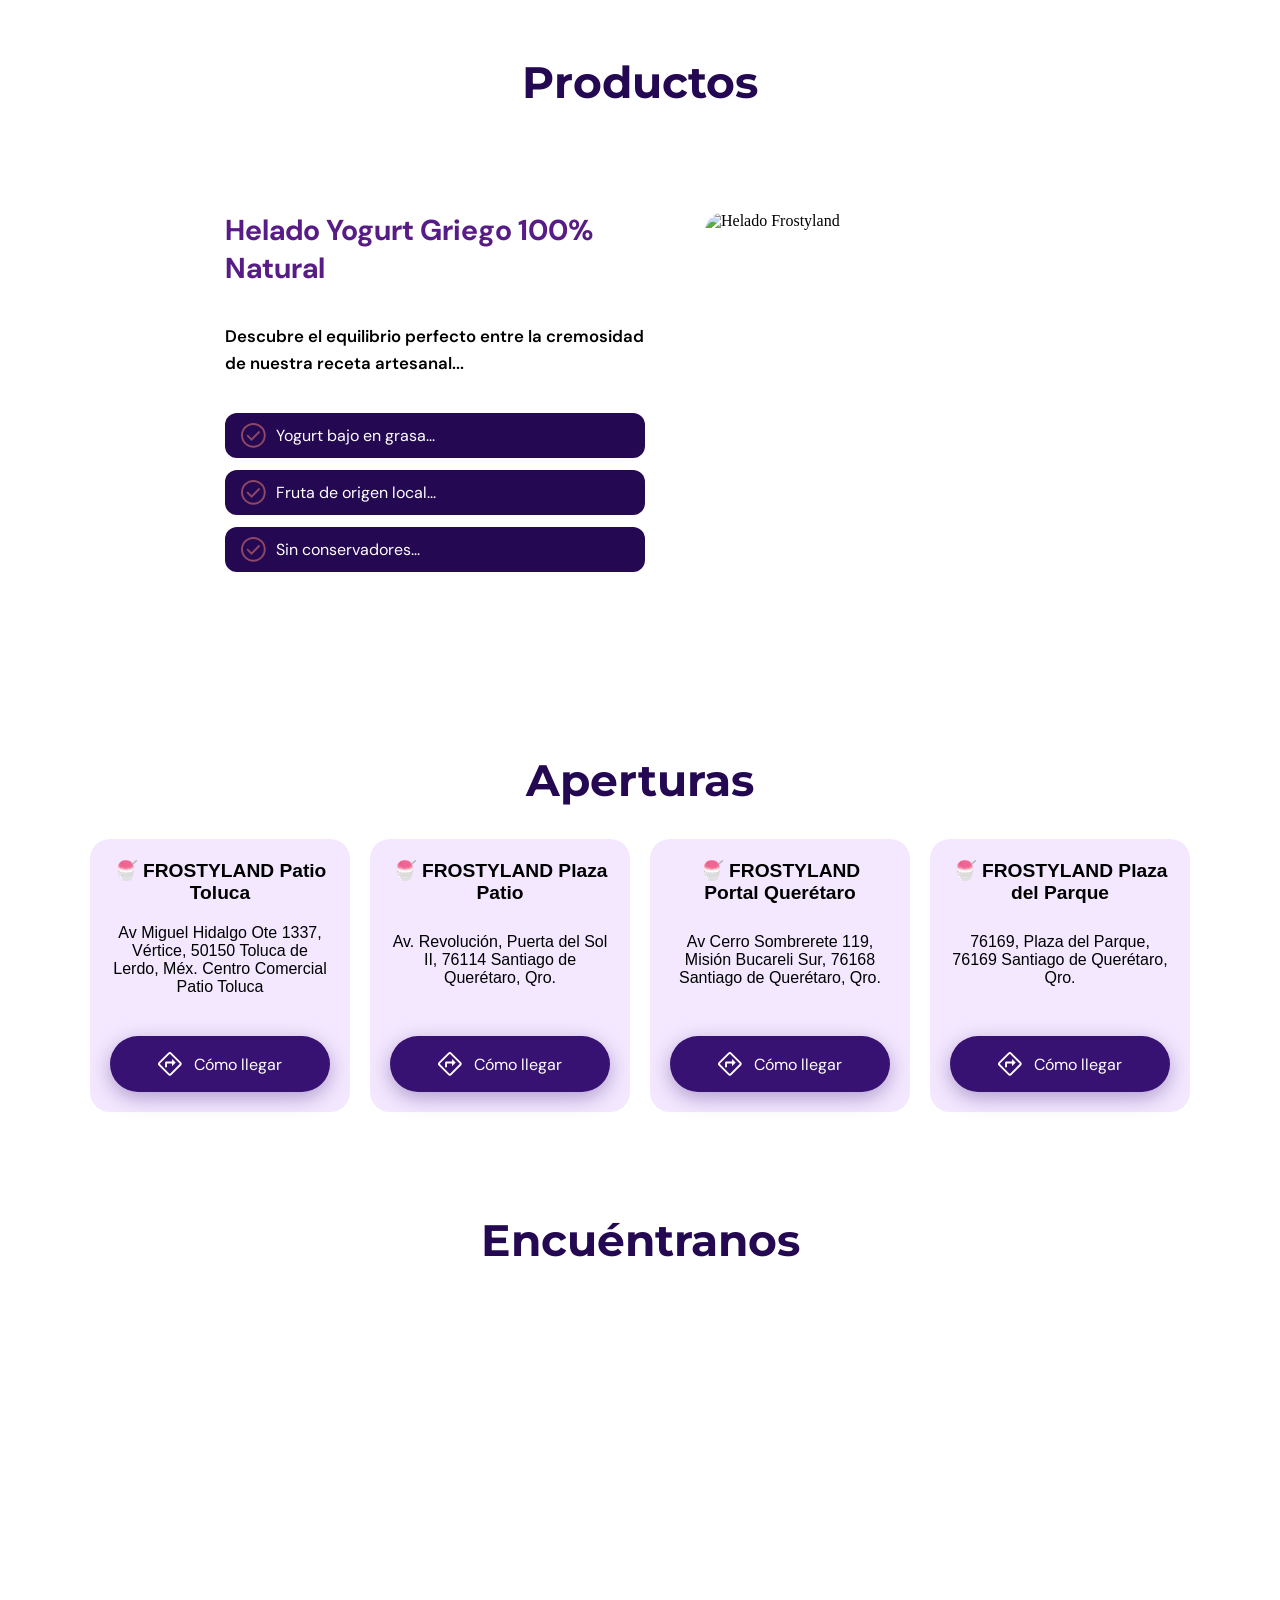
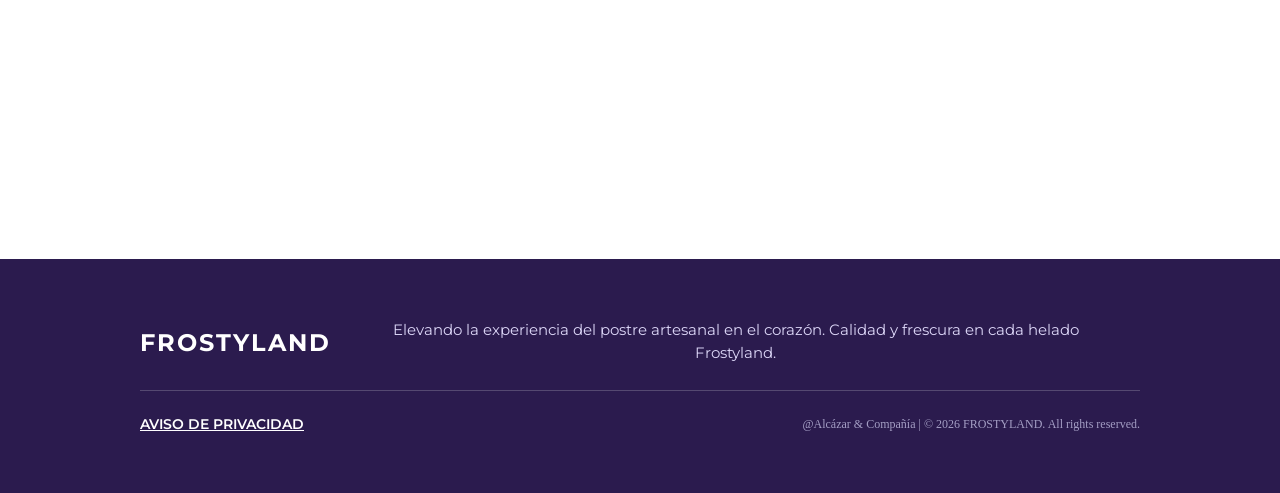
==== commit 1df1081c: "Aviso de privacidad | Héctor III" ====
--- a/index.html
+++ b/index.html
@@ -267,9 +267,7 @@
                 <h3 class="footer-title">FROSTYLAND</h3>
                 <p class="footer-description">Elevando la experiencia del postre artesanal en el corazón. Calidad y frescura en cada helado Frostyland.</p>
                 <div class="footer-website">
-                    <a href="https://frostyland.com.mx/" target="_blank" rel="noopener noreferrer">
-                        <span>Sitio Web Oficial</span>
-                    </a>
+                   
                 </div>
                 <hr>
                 <a class="footer-privacy" href="https://alcazar.com.mx/aviso-de-privacidad/" target="_blank" rel="noopener noreferrer">AVISO DE PRIVACIDAD</a>
--- a/style.css
+++ b/style.css
@@ -926,7 +926,7 @@
 }
 
 .footer-website a {
-    display: inline-flex;
+    display: inline-block;
     align-items: center;
     gap: 8px;
     background-color: rgba(255, 255, 255, 0.1);
@@ -938,6 +938,12 @@
     transition: background-color 0.3s ease;
 }
 
+.footer-website-link span{
+    font-family: "Montserrat", sans-serif !important;
+    align-items: center;
+    font-size: 0.7rem;
+}
+
 .footer-website a:hover {
     background-color: rgba(255, 255, 255, 0.2);
 }
@@ -973,22 +979,39 @@
     line-height: 1.4;
 }
 
-.google-map{
-    width: 100%;
-    display: flex;
-    justify-content: center;
-    align-items: center;
-    padding: 20px;
-    
-}
-
-.google-map iframe{
-    width: 100%;
-    max-width: 700px;
-    height: 400px;
-    border: none;
-    border-radius: 20px;
-    box-shadow: 0 4px 12px rgba(36, 8, 81, 0.1);
+.footer-privacy{
+    font-family: "Montserrat", sans-serif;
+}
+
+/* Sección contenedora general */
+.map-section {
+  display: flex;
+  flex-direction: column;
+  align-items: center;    /* Centra horizontalmente el título y el contenedor del mapa */
+  text-align: center;     /* Asegura el centrado del texto del título */
+  width: 100%;
+  padding: 40px 20px;     /* Espaciado opcional arriba/abajo y a los lados */
+  box-sizing: border-box;
+}
+
+/* Título de la sección */
+.title-section {
+  margin-bottom: 24px;
+}
+
+/* Contenedor del iframe */
+.google-map {
+  width: 100%;
+  max-width: 800px;       /* Ancho máximo que tomará en pantallas grandes */
+  display: flex;
+  justify-content: center;
+}
+
+/* Ajuste responsive para el iframe */
+.google-map iframe {
+  width: 100%;            /* Ocupa el 100% de su contenedor .google-map */
+  height: 450px;
+  border-radius: 12px;    /* Bordes redondeados opcionales para un acabado limpio */
 }
 
 
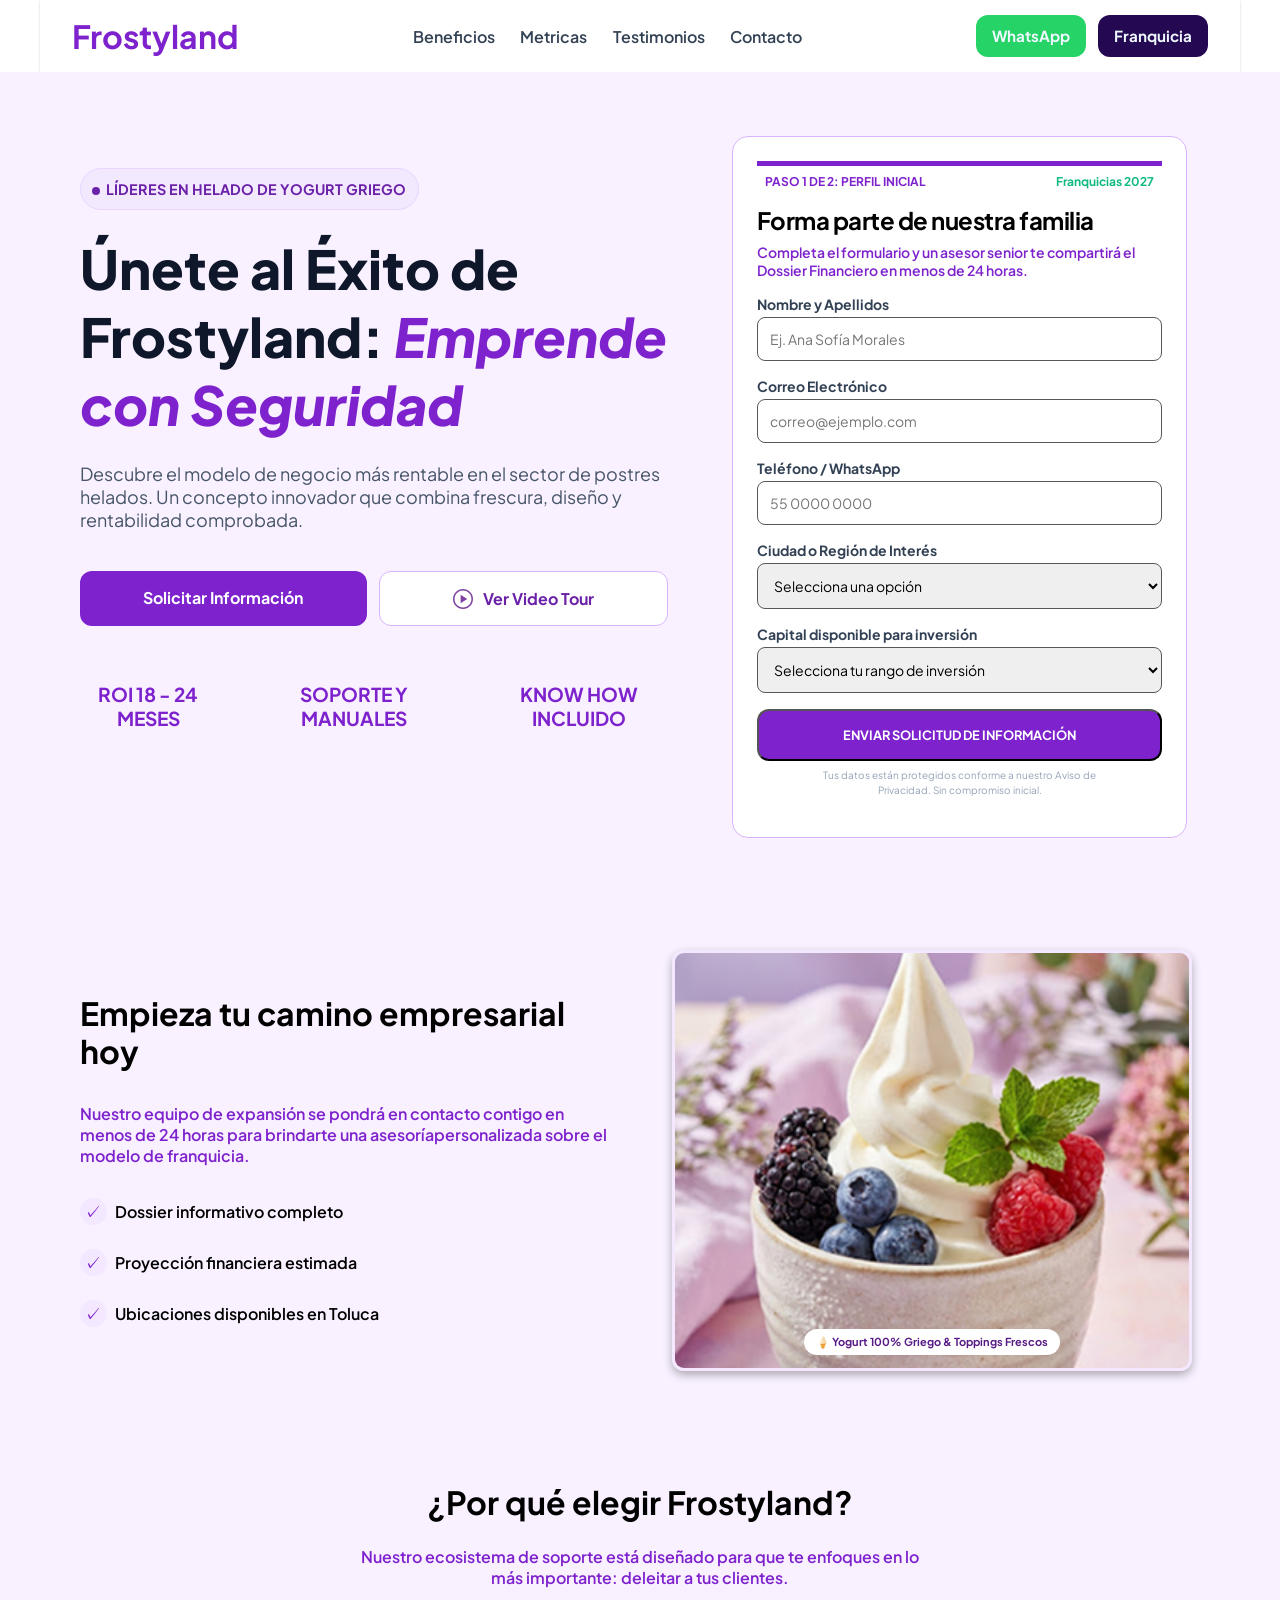
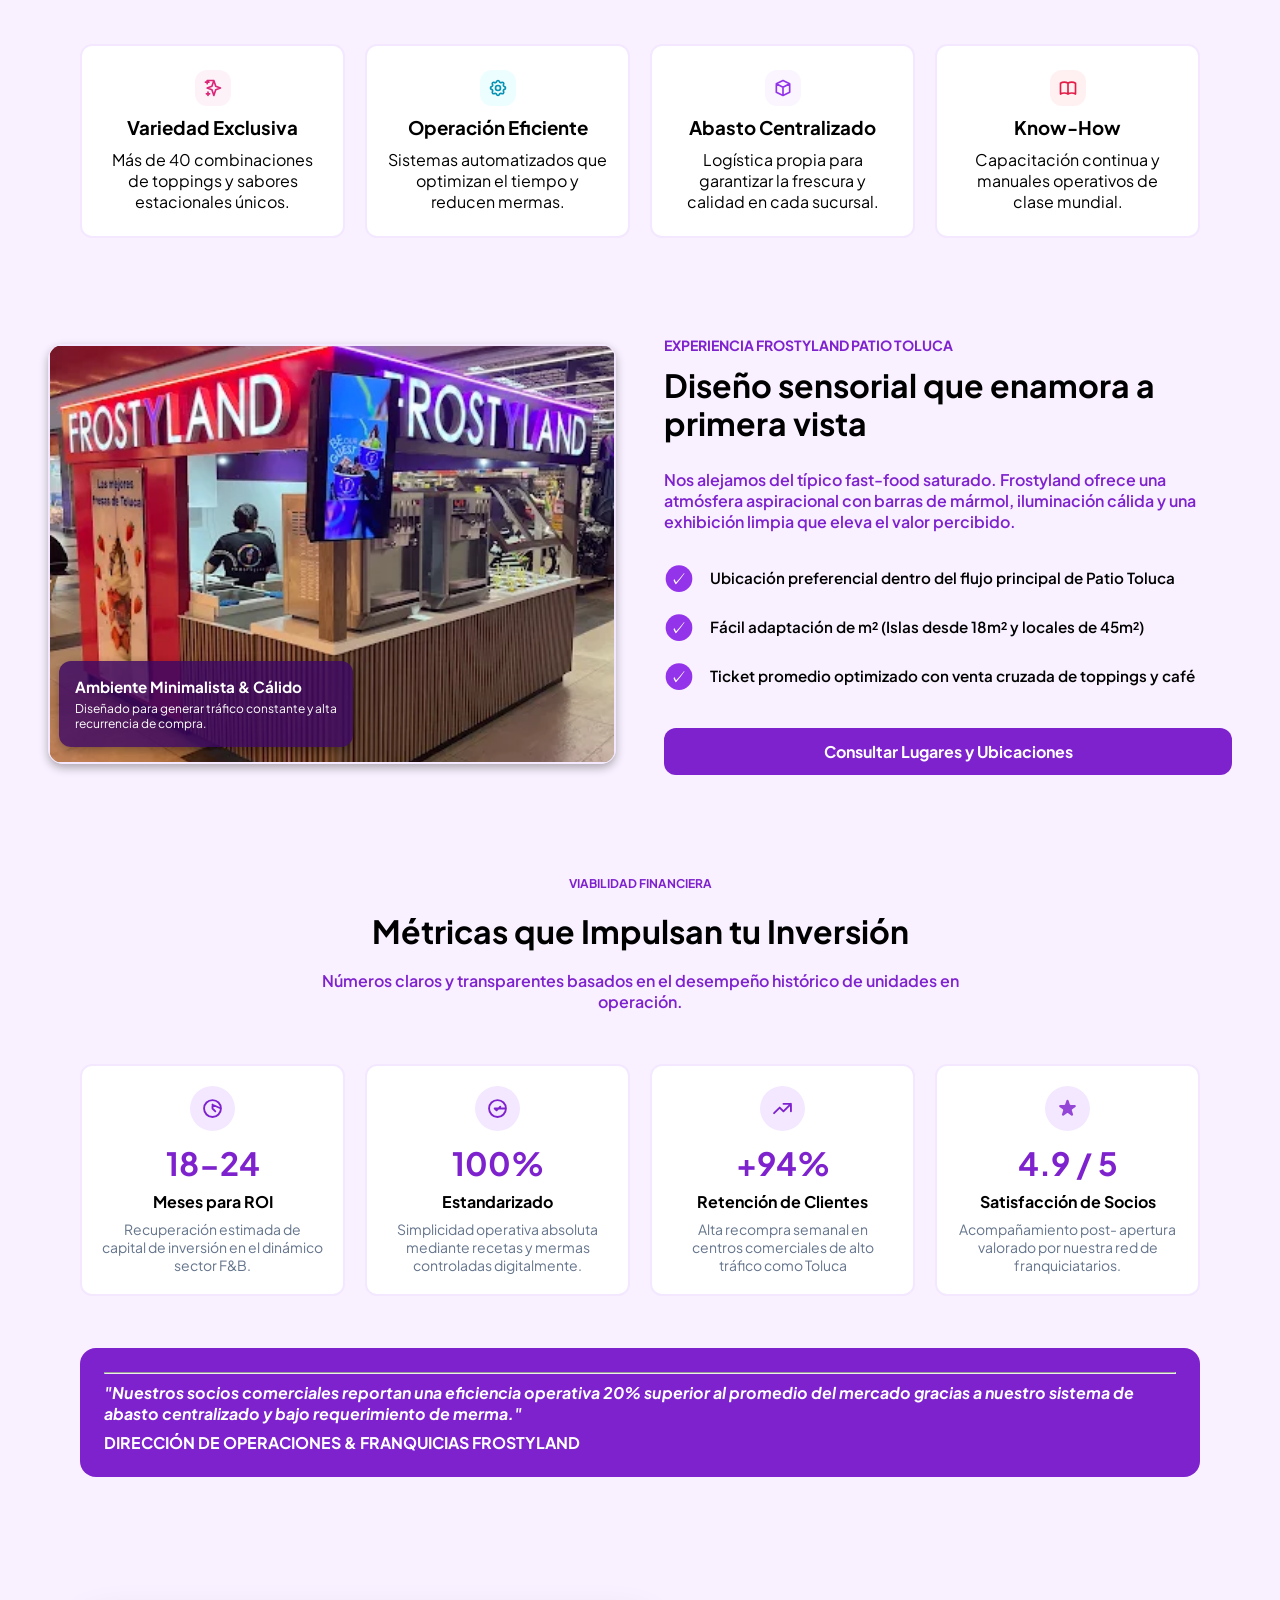
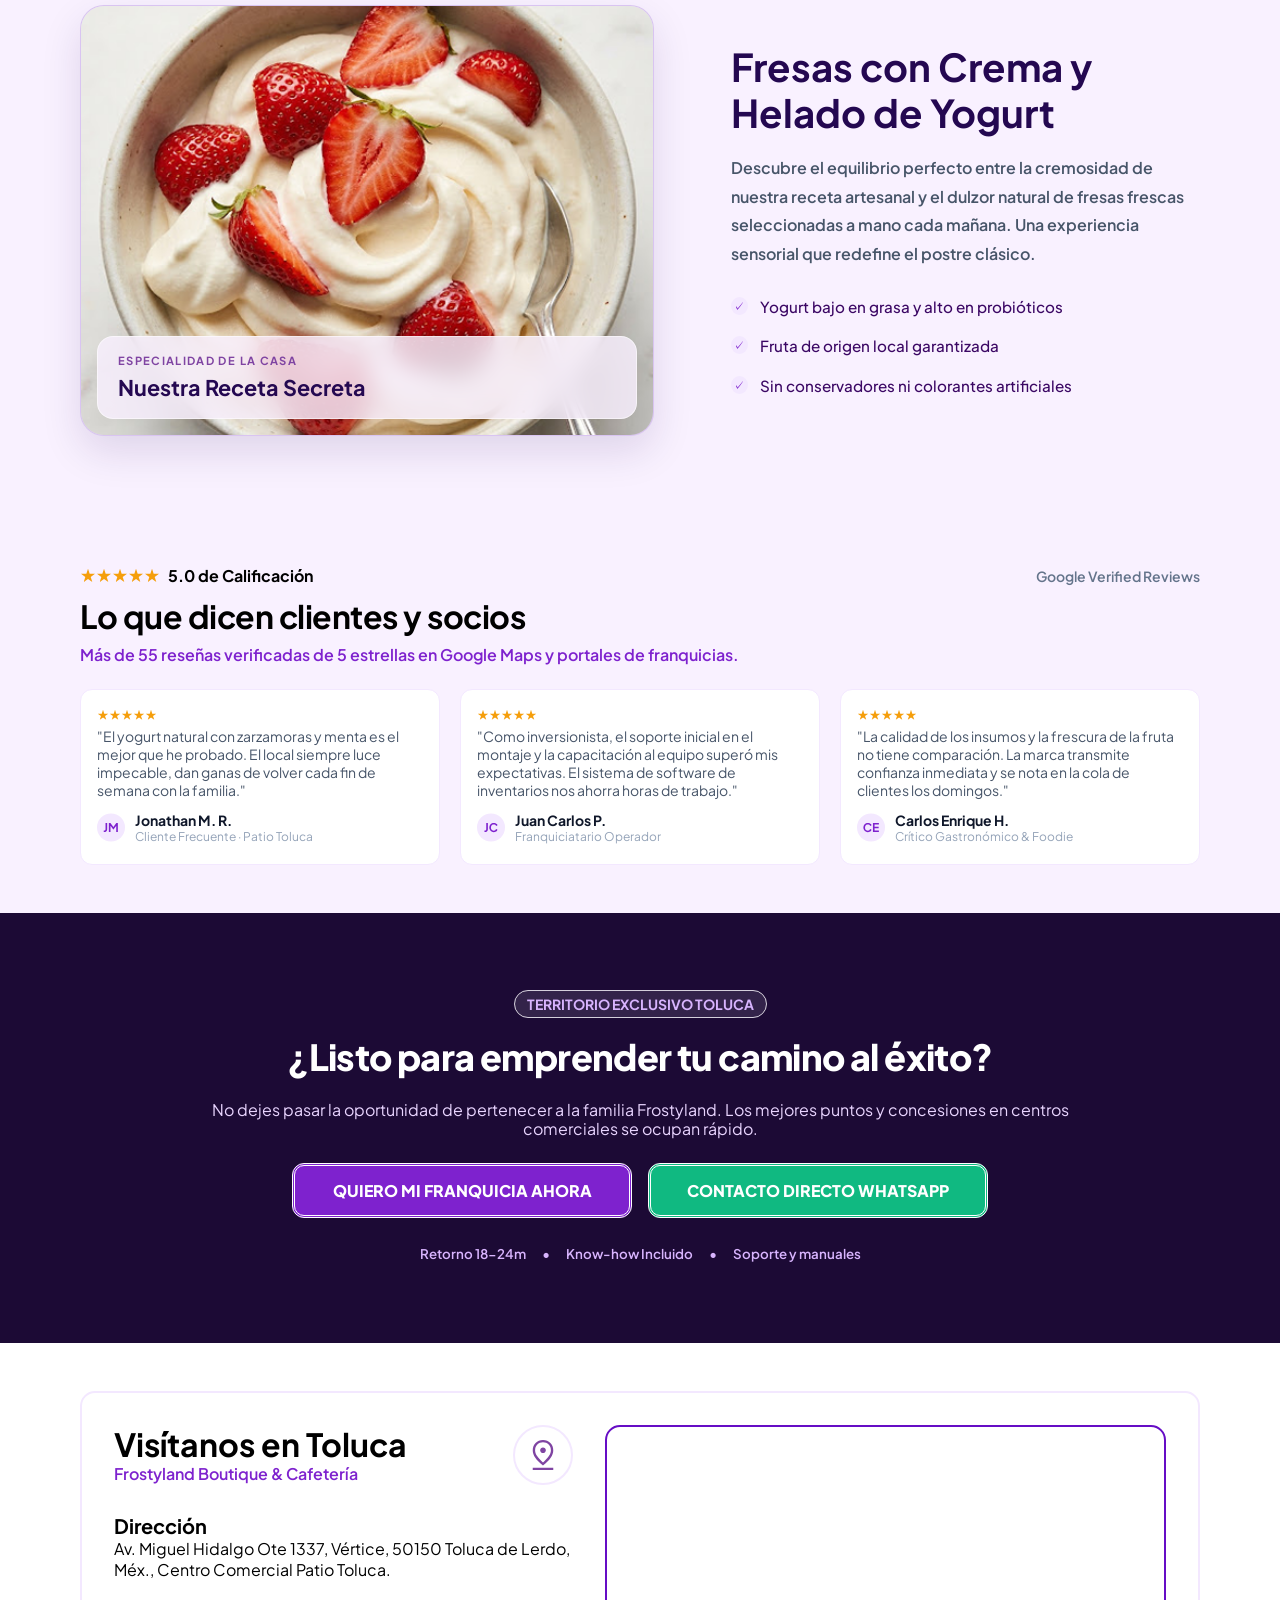
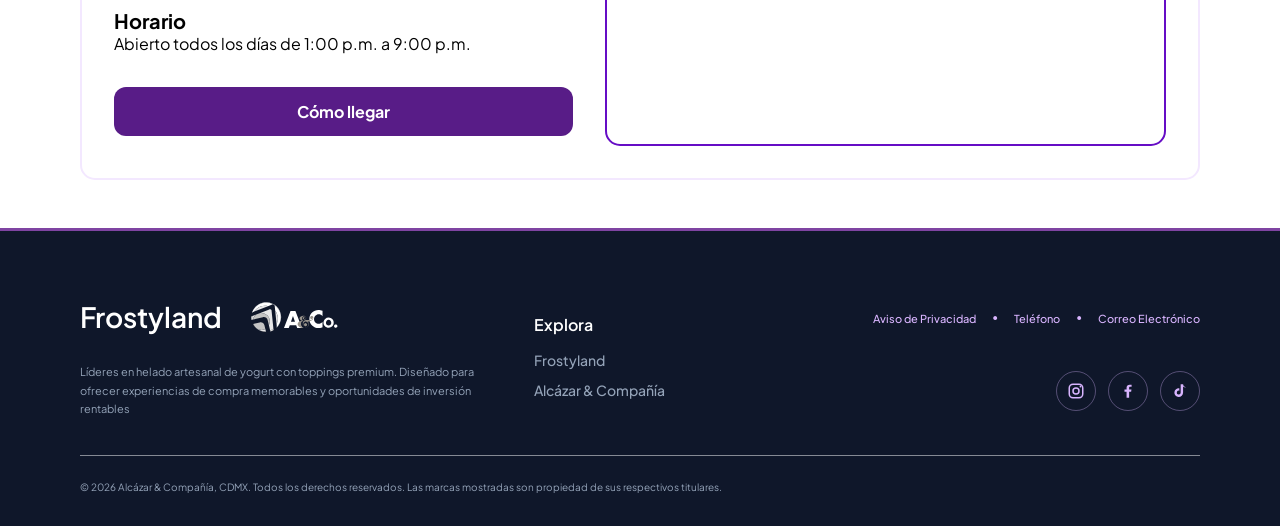
==== commit 3ccee8b6: "New Landing Page Layout" ====
--- a/index.html
+++ b/index.html
@@ -7,273 +7,544 @@
     <link rel="stylesheet" href="style.css">
     <link rel="preconnect" href="https://fonts.googleapis.com">
     <link rel="preconnect" href="https://fonts.gstatic.com" crossorigin>
-    <link href="https://fonts.googleapis.com/css2?family=DM+Sans:ital,opsz,wght@0,9..40,100..1000;1,9..40,100..1000&family=Montserrat:ital,wght@0,100..900;1,100..900&display=swap" rel="stylesheet">
-    <script src="https://cdn.jsdelivr.net/npm/canvas-confetti@1.9.3/dist/confetti.browser.min.js"></script>
+    <link href="https://fonts.googleapis.com/css2?family=Plus+Jakarta+Sans:ital,wght@0,200..800;1,200..800&display=swap" rel="stylesheet">
+    
 </head>
 <body>
     <div class="general-container">
-        <header class="header">
-            <div class="header__title">
-                <h1 class="title">Forma parte de la familia Frostyland</h1>
+        <header class="header" id="inicio">
+            <div class="header__container">
+                
+
+                <div class="header__logo">
+                    <a class="header__logo-text" href="https://frostyland.com.mx/">
+                    <p>Frostyland</p>
+                    </a>
+                </div>
+
+                <nav class="header__nav">   
+                    <a href="#benefits">Beneficios</a>
+                    <a href="#finance">Metricas</a>
+                    <a href="#testimonials">Testimonios</a>
+                    <a href="#contact">Contacto</a>
+                </nav>
+
+                <div class="header__buttons">
+
+                <div class="header__btn-wa">
+                    <a class="header__btn-wa" href="https://wa.me/5215552640888" target="_blank" >WhatsApp</a>
+                </div>
+
+                <div class="header__btn">
+                    <a class="header__btn" href="#form">Franquicia</a>
+                </div>
+                
+                </div>
+                
+
             </div>
         </header>
 
-        <section class="hero">
-            <div class="hero__container">
-                <img class="hero__header-logo" src="assets/images/Logo.svg" alt="Frostyland Logo">
-
-                <!-- ÚNICO BOTÓN PRINCIPAL PARA ABRIR EL MODAL -->
-                <button class="hero__video-btn" type="button" onclick="document.getElementById('videoModal').showModal()">
-                    <img class="hero__video-content" src="assets/icons/Icon video.svg" alt="Video Icon">
-                    <span class="hero__video-title">Ver Video Tour</span>
-                </button>
-
-                <!-- VENTANA MODAL (DIALOG) -->
-                <dialog id="videoModal" class="video-modal">
-                    <div class="modal-content">
-                        <!-- Botón para cerrar la ventana -->
-                        <button class="modal-close" type="button" onclick="document.getElementById('videoModal').close()">✕</button>
+        <main class="main">
+            <section class="hero">
+
+                <div class="hero__desktop">
+
+                <div class="hero__container">
+                    <div class="small__container">
+                        <small class="small__title"> 
+                            <span class="dot"></span> 
+                            <span>LÍDERES EN HELADO DE YOGURT GRIEGO</span>
+                        </small>
+                    </div>
+                    <h1 class="hero__title">Únete al Éxito de Frostyland: <span class="purple-text"> Emprende con Seguridad</span></h1>
+                    <p class="hero__text">Descubre el modelo de negocio más rentable en el sector de postres helados. Un concepto innovador
+                    que combina frescura, diseño y rentabilidad comprobada.</p>
+
+                    <div class="hero__buttons">
                         
-                        <!-- Contenedor del Video -->
-                        <div class="video-wrapper">
-                            <iframe width="100%" height="315" src="https://www.youtube.com/embed/hZXv3lLxgz0" title="Video Tour Frostyland" frameborder="0" allow="accelerometer; autoplay; clipboard-write; encrypted-media; gyroscope; picture-in-picture" allowfullscreen></iframe>
-                        </div>
-                    </div>
-                </dialog>
-                
-                <div class="hero__content">
-                    <h2 class="title-section">La nueva <span class="texto-destacado"><i>Heladería</i></span> próxima en tu ciudad 🍧</h2>
-                    <p class="hero__subtitle">Una marca con innovación y concepto diferenciado en helados con ingredientes 100% frescos, opciones saludables y la mejor experiencia.</p>
-                </div>
-
-                <!-- Contenedor del Formulario -->
-                <div class="form-container">
-                    <form class="form-lead__form" action="">
-                        <p class="texto-destacado form-title"><b>Te interesa formar parte de la familia Frostyland</b></p>
+                        <a class="hero__btn-cta" href="#contact">Solicitar Información</a>
+
+                        <a class="hero__btn-video" href="#videoModal" id="openVideoModal">
+                            <span><img src="./assets/icons/Icon video.svg" alt=""></span>
+                            <span>Ver Video Tour</span>
+                        </a>
+
+                    </div>
+                    <div class="hero__grid">
+                        <div class="hero__roi"><h4>ROI 18 - 24 MESES</h4></div>
+                        <div class="hero__roi"><h4>SOPORTE Y MANUALES</h4></div>
+                        <div class="hero__roi"><h4>KNOW HOW INCLUIDO</h4></div>
+                    </div>
+                </div>
+
+                <section id="form" class="form">
+                        <div class="form__container">
+                            <div class="purple-bar"></div>
+                            <div class="form__text">
+                                <div class="form__text-small">
+                                    <small class="small__text-purple">PASO 1 DE 2: PERFIL INICIAL</small>
+                                    <small class="small__text-green">Franquicias 2027</small>
+                                </div>
+        
+                                <h2 class="section__title">Forma parte de nuestra familia</h2>
+                                <p class="section__text">Completa el formulario y un asesor senior te compartirá el Dossier Financiero en menos de 24 horas.<p>
+                                    <form action="" id="form">
+                                    <div class="input__container">
+                                        <label for="name">Nombre y Apellidos</label>
+                                        <input type="text" id="name" class="input" placeholder="Ej. Ana Sofía Morales" required minlength="3" >
+                                    </div>
+        
+                                    
+                                    <div class="input__container">
+                                        <label for="mail">Correo Electrónico</label>
+                                        <input type="email" id="mail" class="input" placeholder="correo@ejemplo.com" required>
+                                    </div>
+                                    <div class="input__container">
+                                        <label for="phone">Teléfono / WhatsApp</label>
+                                        <input type="tel" id="phone" class="input" placeholder="55 0000 0000" required minlength="10">
+                                    </div>
+                                    <div class="input__container">
+                                    <label for="estado">Ciudad o Región de Interés</label>
+                                        <select name="city" id="estado">
+                                                <option id="city" value="" disabled selected>Selecciona una opción</option>
+        
+                                                <option id="city" value="CDMX">Ciudad de México</option>
+                                                <option id="city" value="Monterrey">Monterrey</option>
+                                                <option id="city" value="Puebla">Puebla</option>
+                                                <option id="city" value="Querétaro">Querétaro</option>
+                                                <option id="city" value="Guadalajara">Guadalajara</option>
+                                        </select>
+                                    </div>
+                                    <div class="input__container">
+                                    <label for="monto">Capital disponible para inversión</label>
+                                    <select name="investement" id="monto">
+                                            <option id="investment" value="" disabled selected>Selecciona tu rango de inversión</option>
+        
+                                            <option id="investment" value="750K-1M">$750,000 - $1,000,000</option>
+                                            <option id="investment" value="1M-1.25M">$1,000,000 - $1,250,000</option>
+                                            <option id="investment" value="1.25M-1.5M">$1,250,000 - $1,500,000</option>
+                                    </select>
+                                    </div>
+        
+                                    <div class="form__btn-conatiner">
+                                        <button class="form__btn">ENVIAR SOLICITUD DE INFORMACIÓN</button>
+                                    </div>
+        
+                                    <div class="privacy">
+                                    <small> Tus datos están protegidos conforme a nuestro Aviso de Privacidad. Sin compromiso inicial.</small>
+                                    </div>
+                                    </form>
+                            </div>
+                        </div>
+                </section>
+
+            </div>
+
+            </section>
+
+
+            <section class="road">
+                <div class="road__container">
+
+                    <div class="road__layout-horizontal">
+
                         
-                        <label class="form-lead__label" for="input-name">Nombre</label>
-                        <input class="form-lead__input" id="input-name" type="text" placeholder="Tu nombre" required>
+                        <div class="road__layout-horizontal-text">
+
+                            <div class="road__title">
+                                <h2 class="section__title-II">Empieza tu camino empresarial hoy</h2>
+                            </div>
+
+                            <div class="road__text">
+                                <p class="section__text">Nuestro equipo de expansión se pondrá en contacto contigo en menos de 24 horas para brindarte una asesoríapersonalizada sobre el modelo de franquicia.</p>
+                            </div>
+
+                            <div class="road__list">
+                                    <ul>
+                                        <li>
+                                            <img src="./assets/icons/Icon Check Purple.svg" alt="">
+                                            <span class="text__list" >Dossier informativo completo</span>
+                                        </li>
+                                        <li>
+                                            <img src="./assets/icons/Icon Check Purple.svg" alt="">
+                                            <span class="text__list" >Proyección financiera estimada</span>
+                                        </li>
+                                        <li>
+                                            <img src="./assets/icons/Icon Check Purple.svg" alt="">
+                                            <span class="text__list" >Ubicaciones disponibles en Toluca</span>
+                                        </li>
+                                    </ul>
+                            </div>
+                        </div>
+                    
                         
-                        <label class="form-lead__label" for="input-mail">Email</label>
-                        <input class="form-lead__input" id="input-mail" type="email" placeholder="Tu correo electrónico" required>
+                        <div class="road__layout-horizontal-img">
+
+                            <div class="content__img">
+                                <img class="road__img"  src="./assets/images/Helado de yogurt artesanal con fresas en Frostyland.png" alt="">
+                                <div class="img__info">🍦 Yogurt 100% Griego & Toppings Frescos</div>
+                            </div>
+
+                        </div>
+                    </div>    
+                </div>
+
+            </section>
+
+            <section id="benefits" class="features">
+                <div class="features__container">
+                    <div class="features__content">
+
+                    <div class="features__title">
+                        <h2 class="section__title-II">¿Por qué elegir Frostyland?</h2>
+                    </div>
+
+                    <div class="features__text">
+                        <p class="section__text">Nuestro ecosistema de soporte está diseñado para que te enfoques en lo más importante: deleitar a tus clientes.</p>
+                    </div>
+
+                    </div>
+
+                    <div class="features__cards">
+                        <div class="features__card">
+                            <img class="img__card" src="./assets/icons/icon card-1.svg" alt="">
+                            <h3 class="card__title">Variedad Exclusiva</h3>
+                            <p class="section__text-card">Más de 40 combinaciones de toppings y sabores estacionales únicos.</p>
+                        </div>
+                        <div class="features__card">
+                            <img class="img__card" src="./assets/icons/Icon card-2.svg" alt="">
+                            <h3 class="card__title">Operación Eficiente</h3>
+                            <p class="section__text-card">Sistemas automatizados que optimizan el tiempo y reducen mermas.</p>
+                        </div>
+                        <div class="features__card">
+                            <img class="img__card" src="./assets/icons/Icon card-3.svg" alt="">
+                            <h3 class="card__title">Abasto Centralizado</h3>
+                            <p class="section__text-card">Logística propia para garantizar la frescura y calidad en cada sucursal.</p>
+                        </div>
+                        <div class="features__card">
+                            <img class="img__card" src="./assets/icons/Icon card-4.svg" alt="">
+                            <h3 class="card__title">Know-How</h3>
+                            <p class="section__text-card">Capacitación continua y manuales operativos de clase mundial.</p>
+                        </div>
+                    </div>
+
+                    
+                </div>
+            </section>
+
+            <section class="experience">
+                <div class="experience__container">
+
+                    <div class="experience__content-img">
+                        <img class="experience__img" src="./assets/images/franchise frostyland img.webp" alt="">
+                        <div class="img__description">
+                            <div class="img__description-title">
+                                <h3>Ambiente Minimalista & Cálido</h3>
+                            </div>
+                            <div class="img__description-text">
+                                <p>Diseñado para generar tráfico constante y alta <br> recurrencia de compra.</p>
+                            </div>
+                        </div>
+                    </div>
+
+                    <div class="experience__content">
+                        <div class="experience__small">
+                        <small class="small__text-purple-II">EXPERIENCIA FROSTYLAND PATIO TOLUCA</small>
+                        </div>
+                        <div class="experience__title">
+                        <h2 class="section__title-II">Diseño sensorial que enamora a primera vista</h2>
+                        </div>
+                        <div class="experience__text">
+                            <p class="section__text">Nos alejamos del típico fast-food saturado. Frostyland ofrece una atmósfera aspiracional con barras de mármol, iluminación cálida y una exhibición limpia que eleva el valor percibido.</p>
+                        </div>
+                        <div class="experience__list">
+                            <ul>
+                                <li><img src="./assets/icons/Icon Chek Purple II.svg" alt=""><span>Ubicación preferencial dentro del flujo principal de Patio Toluca</span></li>
+                                <li><img src="./assets/icons/Icon Chek Purple II.svg" alt=""><span>Fácil adaptación de m² (Islas desde 18m² y locales de 45m²)</span></li>
+                                <li><img src="./assets/icons/Icon Chek Purple II.svg" alt=""><span>Ticket promedio optimizado con venta cruzada de toppings y café</span></li>   
+                            </ul>
+                        </div>
+
                         
-                        <label class="form-lead__label" for="input-tel">Teléfono</label>
-                        <input class="form-lead__input" id="input-tel" type="tel" placeholder="Tu número de teléfono" required>
+                        <a href="#contact"class="button__submit"> 
+                            Consultar Lugares y Ubicaciones</a>
+                        </a>
+
+                    </div>
+                </div>
+            </section>
+
+            <section id="finance" class="finance">
+                <div class="finance__container">
+                    <div class="finance__small">
+                        <small class="small__text-purple">VIABILIDAD FINANCIERA</small>
+                    </div>
+                    <div finance__title>
+                        <h2 class="section__title-II">Métricas que Impulsan tu Inversión</h2>
+                    </div>
+                    <div class="finance__text">
+                        <p class="section__text">Números claros y transparentes basados en el desempeño histórico de unidades en operación.</p>
+                    </div>
+
+                    <div class="cards">
+                        <div class="card">
+                            <img class="finance__card-img" src="./assets/icons/Icon ROI.svg" alt="ROI">
+                            <h3 class="finance__card-numbers">18-24</h3>
+                            <h6 class="finance__card-title">Meses para ROI</h6>
+                            <p class="finance__card-text">Recuperación estimada de capital de inversión en el dinámico sector F&B.</p>
+                        </div>
+                        <div class="card">
+                            <img class="finance__card-img" src="./assets/icons/Icon Estandar.svg" alt="">
+                            <h3 class="finance__card-numbers">100%</h3>
+                            <h6 class="finance__card-title">Estandarizado</h6>
+                            <p class="finance__card-text">Simplicidad operativa absoluta mediante recetas y mermas controladas digitalmente.</p>
+                        </div>
+                        <div class="card">
+                            <img class="finance__card-img" src="./assets/icons/Icon Retention.svg" alt="">
+                            <h3 class="finance__card-numbers">+94%</h3>
+                            <h6 class="finance__card-title">Retención de Clientes</h6>
+                            <p class="finance__card-text">Alta recompra semanal en centros comerciales de alto tráfico como Toluca</p>
+                        </div>
+                        <div class="card">
+                            <img class="finance__card-img" src="./assets/icons/Icon Satisfation.svg" alt=""> 
+                            <h3 class="finance__card-numbers">4.9 / 5</h3>
+                            <h6 class="finance__card-title">Satisfacción de Socios</h6>
+                            <p class="finance__card-text">Acompañamiento post- apertura valorado por nuestra red de franquiciatarios.</p>
+                        </div>
+                    </div>
+
+                    <div class="especial__card">
+                        <hr>
+                        <p> <i> "Nuestros socios comerciales reportan una eficiencia operativa 20% superior al promedio del mercado gracias a nuestro sistema de abasto centralizado y bajo requerimiento de merma."</i></p>
+                        <p>DIRECCIÓN DE OPERACIONES & FRANQUICIAS FROSTYLAND</p>
+                    </div>
+                </div>
+            </section>
+
+            <section class="product">
+                <div class="product__container">
+                    <div class="product__layout-horizontal">
+                        <div class="product__card">
+                            <img class="product__img" src="./assets/images/Fresas con Crema y Helado.png" alt="Fresas frescas sobre helado cremoso de yogurt">
+                            <div class="img__description-product">
+                                <span>Especialidad de la casa</span>
+                                <p>Nuestra Receta Secreta</p>
+                            </div>
+                        </div>
+                        <div class="product__info">
+                            <div class="product__title">
+                                <h2 class="section__title-II">Fresas con Crema y Helado de Yogurt</h2>
+                            </div>
+                            <div class="product__text">
+                                <p class="section__text">Descubre el equilibrio perfecto entre la cremosidad de nuestra receta artesanal y el dulzor natural de fresas frescas seleccionadas a mano cada mañana. Una experiencia sensorial que redefine el postre clásico.</p>
+                            </div>
+
+                            <div class="product__list">
+                                <ul>
+                                    <li>
+                                        <img src="./assets/icons/Icon Check Purple.svg" alt="">
+                                        <span class="text__list" >Yogurt bajo en grasa y alto en probióticos</span>
+                                    </li>
+                                    <li>
+                                        <img src="./assets/icons/Icon Check Purple.svg" alt="">
+                                        <span class="text__list" >Fruta de origen local garantizada</span>
+                                    </li>
+                                    <li>
+                                        <img src="./assets/icons/Icon Check Purple.svg" alt="">
+                                        <span class="text__list" >Sin conservadores ni colorantes artificiales</span>
+                                    </li>
+                                </ul>
+                            </div>
+                        </div>
+                    </div>
                         
-                        <label class="form-lead__label" for="input-city">Ciudad</label>
-                        <input class="form-lead__input" id="input-city" type="text" placeholder="Tu Ciudad" required>
-                        
-                        <label class="form-lead__label" for="input-monto">Capital</label>
-                        <input class="form-lead__input" id="input-monto" type="number" placeholder="Tu monto de inversión" required>
-                        
-                        <label class="form-lead__label" for="text-comments">Comentarios</label>
-                        <textarea class="form-lead__input form-lead__textarea" id="text-comments" placeholder="¿En qué podemos ayudarte?"></textarea>
-                        
-                        <button class="form-lead__submit" type="submit">Enviar Solicitud</button>
-                    </form>
-                </div>
-
-                <!-- IMAGEN LATERAL -->
-                <div class="features__image-container hero__image-lateral">
-                    <img class="features__main-img" src="assets/images/franchise frostyland img.webp" alt="Helado Frostyland">
-                </div>
-
+                </div>
+
+            </section>
+
+            <section id="testimonials" class="customer">
+                <div class="customer__container">
+                    <div class="customer__small">
+                        <div class="customer__display">
+                            <img src="./assets/icons/Icon 5 stars.svg" alt="">
+                            <small class="customer__calification">5.0 de Calificación</small>
+                        </div>
+                        <small class="customer__google">Google Verified Reviews</small>
+                    </div>
+
+                    <div class="customer__info">
+                        <div class="customer__title">
+                            <h2 class="section__title">Lo que dicen clientes y socios</h2>
+                        </div>
+                        <div class="customer__text">
+                            <p class="section__text">Más de 55 reseñas verificadas de 5 estrellas en Google Maps y portales de franquicias.</p>
+                        </div>
+                    </div>
+
+                    <div class="customer__cards-container">
+                        <div class="customer__cards">
+                            <img src="./assets/icons/Icon 5 stars user.svg" alt="">
+                            <div class="customer__card">
+                                <p class="customer__comment">"El yogurt natural con zarzamoras y menta es el mejor que he probado. El local siempre luce impecable, dan ganas de volver cada fin de semana con la familia."</p>
+                                <div class="customer__user">
+                                    <img src="./assets/icons/User 1.svg" alt="">
+                                    <div class="user">
+                                        <h5>Jonathan M. R.</h5>
+                                        <P>Cliente Frecuente · Patio Toluca</P>
+                                    </div>
+                                </div>
+                            </div>
+                        </div>
+                        <div class="customer__cards">
+                            <img src="./assets/icons/Icon 5 stars user.svg" alt="">
+                            <div class="customer__card">
+                                <p class="customer__comment">"Como inversionista, el soporte inicial en el montaje y la capacitación al equipo superó mis expectativas. El sistema de software de inventarios nos ahorra horas de trabajo."</p>
+                                <div class="customer__user">
+                                    <img src="./assets/icons/User 2.svg" alt="">
+                                    <div class="user">
+                                        <h5>Juan Carlos P.</h5>
+                                        <P>Franquiciatario Operador</P>
+                                    </div>
+                                </div>
+                            </div>
+                        </div>
+                        <div class="customer__cards">
+                            <img src="./assets/icons/Icon 5 stars user.svg" alt="">
+                            <div class="customer__card">
+                                <p class="customer__comment">"La calidad de los insumos y la frescura de la fruta no tiene comparación. La marca transmite confianza inmediata y se nota en la cola de clientes los domingos."</p>
+                                <div class="customer__user">
+                                    <img src="./assets/icons/User 3.svg" alt="">
+                                    <div class="user">
+                                        <h5>Carlos Enrique H.</h5>
+                                        <P>Crítico Gastronómico & Foodie</P>
+                                    </div>
+                                </div>
+                            </div>
+                        </div>
+                    </div>
+
+
+                </div>
+            </section>
+
+            <section id="contact" class="cta">
+                <div class="cta__container">
+                    <div class="cta__small">
+                        <small class="small__text-bco">TERRITORIO EXCLUSIVO TOLUCA</small>
+                    </div>
+                    <div class="cta__title">
+                        <h2 class="section__title-bco">¿Listo para emprender tu camino al éxito?</h2>
+                    </div>
+                    <div class="cta__text">
+                        <p class="section__text-bco">No dejes pasar la oportunidad de pertenecer a la familia Frostyland. Los mejores puntos y concesiones en centros comerciales se ocupan rápido.</p>
+                    </div>
+                    <div class="cta__buttons">
+                        <a class="franchise" href="#form">QUIERO MI FRANQUICIA AHORA</a>
+                        <a class="whatsapp" href="https://wa.me/5215552640888" target="_blank">CONTACTO DIRECTO WHATSAPP</a>
+                    </div>
+                    <div class="cta__features">
+                        <div class="cta__feature"><small>Retorno 18-24m</small></div>
+                        <div class="cta__feature"><small>•</small></div>
+                        <div class="cta__feature"><small>Know-how Incluido</small></div>
+                        <div class="cta__feature"><small>•</small></div>
+                        <div class="cta__feature"><small>Soporte y manuales</small></div>
+                    </div>
+                </div>
+            </section>
+
+            <section  #location class="location" id="location">
+                <div class="location__container">
+                    <div class="location__title">
+                    <!-- Columna Izquierda: Bloque de textos -->
+                    <div class="location__text-group">
+                        <h2 class="section__title-II">Visítanos en Toluca</h2>
+                        <p class="section__text">Frostyland Boutique & Cafetería</p>
+                    </div>
+                    
+                    <!-- Columna Derecha: Icono del mapa -->
+                    <div class="location__svg">
+                        <img src="./assets/icons/Icon Maps.svg" alt="Mapa">
+                    </div>
+                </div>
+
+                    
+                    <div class="location__info">
+                        <h4 class="location__info-title">Dirección</h4>
+                        <p class="location__info-text">Av. Miguel Hidalgo Ote 1337, Vértice, 50150 Toluca de Lerdo, Méx., Centro Comercial Patio Toluca.</p>
+                    </div>
+                    <div class="location__time">
+                        <h4 class="location__time-title">Horario</h4>
+                        <p class="location__time-text">Abierto todos los días de 1:00 p.m. a 9:00 p.m.</p>
+                    </div>
+                    <div class="location__button">
+                        <a class="location__btn" href="https://maps.app.goo.gl/inPnucr2PVCo5BZW8" target="_blank">Cómo llegar</a>
+                    </div>
+                    <div class="location__maps">
+                        <iframe src="https://www.google.com/maps/embed?pb=!1m16!1m11!1m3!1d3!2d-99.6323950613364!3d19.2865289334416!2m2!1f0!2f90!3m2!1i1024!2i768!4f75!3m3!1m2!1s0x85cd8bf8eed6de97%3A0x8ee2c8231753f8a4!2sFROSTYLAND%20patio%20Toluca!4v1793831687867" style="border:0;" allowfullscreen="" loading="lazy" referrerpolicy="strict-origin-when-cross-origin"></iframe>
+                    </div>
+                </div>
+            </section>
+
+            
+
+        </main>
+
+        <dialog id="videoModal" class="video-modal" aria-label="Video tour de Frostyland">
+            <div class="video-modal__content">
+                <button type="button" id="closeVideoModal" class="video-modal__close" aria-label="Cerrar video" autofocus>&times;</button>
+                <div class="video-container">
+                    <iframe
+                        id="youtubeIframe"
+                        data-src="https://www.youtube.com/embed/hZXv3lLxgz0?feature=share&autoplay=1&rel=0"
+                        title="Video tour de Frostyland"
+                        allow="autoplay; encrypted-media; picture-in-picture"
+                        referrerpolicy="strict-origin-when-cross-origin"
+                        allowfullscreen>
+                    </iframe>
+                </div>
+                <a class="video-modal__fallback" href="https://www.youtube.com/shorts/hZXv3lLxgz0?feature=share" target="_blank" rel="noopener noreferrer">
+                    ¿No puedes reproducirlo? Ver en YouTube
+                </a>
             </div>
-        </section>
-
-        <!-- SECCIÓN DE CARACTERÍSTICAS -->
-        <section class="features">
-            <h2 class="title-section">Resultados que inspiran confianza 🍨</h2>
-            <div class="features__grid">
-                <article class="feature-card">
-                    <img class="feature-card__icon" src="assets/icons/Icon Cubiertos.svg" alt="Ícono de cubiertos">
-                    <h3 class="feature-card__title">Tú eliges</h3>
-                    <p class="feature-card__description">En Frostyland, cada cliente crea su helado a su manera. Un modelo rápido, divertido y altamente rentable que atrae y fideliza constantemente a más consumidores.</p>
-                </article>
-                <article class="feature-card">
-                    <img class="feature-card__icon" src="assets/icons/Icon Hoja.svg" alt="Ícono de hoja">
-                    <h3 class="feature-card__title">Modelo de negocio rentable y probado</h3>
-                    <p class="feature-card__description">Combinamos el autoservicio, alta demanda y bajos costos operativos, garantizando atractivos márgenes de ganancia para tu inversión.</p>
-                </article>
-                <article class="feature-card">
-                    <img class="feature-card__icon" src="assets/icons/Icon Corazon.svg" alt="Ícono de corazón">
-                    <h3 class="feature-card__title">Toppings 100% Frescos y disfruta saludable</h3>
-                    <p class="feature-card__description">Seleccionamos las mejores fresas y frutas de temporada para asegurar la frescura en cada bocado. Opciones ligeras y deliciosas pensadas para consentirte sin remordimientos.</p>
-                </article>
-                <article class="feature-card">
-                    <img class="feature-card__icon" src="assets/icons/Icon Cubiertos.svg" alt="Ícono de cubiertos">
-                    <h3 class="feature-card__title">Desarrollo del “know-how” específico</h3>
-                    <p class="feature-card__description">Te brindamos procesos optimizados, entrenamiento completo para tu apertura y soporte continuo para garantizar el éxito de tu franquicia.</p>
-                </article>
-                <article class="feature-card">
-                    <img class="feature-card__icon" src="assets/icons/Icon Hoja.svg" alt="Ícono de hoja">
-                    <h3 class="feature-card__title">Inversión accesible y rápido retorno</h3>
-                    <p class="feature-card__description">Una oportunidad con inversión accesible y un esquema diseñado para lograr una rápida recuperación de capital en una marca en constante crecimiento.</p>
-                </article>
-                <article class="feature-card">
-                    <img class="feature-card__icon" src="assets/icons/Icon Corazon.svg" alt="Ícono de corazón">
-                    <h3 class="feature-card__title">Mínimos requerimientos de personal</h3>
-                    <p class="feature-card__description">Nuestro modelo operativo está diseñado con procesos eficientes para que el local pueda ser operado con una dotación reducida de personal, optimizando tus gastos fijos.</p>
-                </article>
-            </div>
-        </section>
-
-        <!-- SECCIÓN DE RESEÑAS -->
-        <section class="review">
-            <div class="review-section">
-                <img class="icon-stars" src="assets/icons/Icon Stars.svg" alt="Estrellas de calificación">
-                <h2 class="title-section">5.0 Estrellas (55+ Reseñas) <br> <span class="subtitle-review">Opiniones reales de nuestros clientes en Google Maps</span></h2>
-            </div>
-            <div class="reviews">
-                <div class="review-card">
-                    <p class="review-card__comment">"El mejor lugar para un postre rápido saludable. La calidad de la fruta es impecable y el personal muy amable."</p>
-                    <div class="review-card__profile">
-                        <img class="review-card__avatar" src="assets/icons/Avatar Profile.svg" alt="Avatar Frostyland">
-                        <span class="review-card__name">Joshua Hernandez</span>
-                    </div>
-                </div>
-                <div class="review-card">
-                    <p class="review-card__comment">"Excelente concepto de auto-servicio. Las fresas con crema son un 10/10."</p>
-                    <div class="review-card__profile">
-                        <img class="review-card__avatar" src="assets/icons/Avatar Profile.svg" alt="Avatar Frostyland">
-                        <span class="review-card__name">Diana Velazquez</span>
-                    </div>
-                </div>
-                <div class="review-card">
-                    <p class="review-card__comment">"Siempre fresco y el local impecable. Muy recomendado para venir con la familia."</p>
-                    <div class="review-card__profile">
-                        <img class="review-card__avatar" src="assets/icons/Avatar Profile.svg" alt="Avatar Frostyland">
-                        <span class="review-card__name">German Lopez</span>
-                    </div>
-                </div>
-            </div>
-        </section>
-
-        <!-- MODELOS DE NEGOCIO -->
-        <section class="data-franchise-purple">
-            <div class="data-franchise-title">
-                <h2 class="title-section title-section__purple">Modelos de negocio</h2>
-            </div>
-            
-            <div class="data-months">
-                <div class="months-title"><h2>Modelo Isla 9m2</h2></div>
-                <div class="months-subtitle"><p>Cuota Inicial de Franquicia $800,000</p></div>
-                <div class="months-parraf"><p>Meses para retorno de inversión | 10 meses</p></div>
-                <div class="img-local"><img src="assets/images/Isla 2.png" alt="Isla Frostyland"></div>
-            </div>
-
-            <div class="data-months">
-                <div class="months-title"><h2>Modelo Local 20m2</h2></div>
-                <div class="months-subtitle"><p>Cuota Inicial de Franquicia $800,000</p></div>
-                <div class="months-parraf"><p>Meses para retorno de inversión | 25 meses</p></div>
-                <div class="img-local"><img src="assets/images/Local 2.png" alt="Local Frostyland"></div>
-            </div>
-
-            <div class="data-bars">
-                <div class="data-bars__item">
-                    <div class="data-bars__header">
-                        <span>Potencial de Crecimiento</span>
-                        <span class="numero-azul">94%</span>
-                    </div>
-                    <progress value="0" max="100" class="progreso-azul"></progress>
-                </div>
-
-                <div class="data-bars__item">
-                    <div class="data-bars__header">
-                        <span>Franquiciatarios y el ROI</span>
-                        <span class="numero-rosa">4.9/5</span>
-                    </div>
-                    <progress value="0" max="5" class="progreso-rosa"></progress>
-                </div>
-
-                <p class="data-bars__quote"><i>"El acompañamiento desde la selección del local hasta la apertura fue clave para superar mis metas de ventas."</i></p>
-            </div>
-        </section>
-
-        <!-- PRODUCTOS -->
-        <section class="products">
-    <div class="products__container">
-        <h2 class="title-section">Productos</h2>
-        <div class="product-card">
-            
-            <!-- Bloque de información (Texto y beneficios) -->
-            <div class="product-info">
-                <h2 class="product-card__title">Helado Yogurt Griego 100% Natural</h2>
-                <p class="product-card__description">Descubre el equilibrio perfecto entre la cremosidad de nuestra receta artesanal...</p>
-                <ul class="product-card__benefits">
-                    <li class="product-card__benefit-item"><img src="assets/icons/Icon Check.svg" alt=""> Yogurt bajo en grasa...</li>
-                    <li class="product-card__benefit-item"><img src="assets/icons/Icon Check.svg" alt=""> Fruta de origen local...</li>
-                    <li class="product-card__benefit-item"><img src="assets/icons/Icon Check.svg" alt=""> Sin conservadores...</li>
-                </ul>
-            </div>
-
-            <!-- Contenedor de la imagen (Debe estar al mismo nivel que .product-info) -->
-            <div class="product-card__icecream">
-                <img src="assets/images/1C2031BD-F629-4C7E-B389-BBB60AD1C6E0.png" alt="Helado Frostyland">
-            </div>
-
-        </div>
-    </div>
-</section>
-
-        <!-- APERTURAS -->
-        <section class="info">
-            <h2 class="title-section">Aperturas</h2>
-
-            <div class="ubication-franchise__info">
-                <div class="ubication-franchise__info-img">
-                    <span>🍧 FROSTYLAND Patio Toluca</span>
-                </div>
-                <p class="ubication-franchise__description">Av Miguel Hidalgo Ote 1337, Vértice, 50150 Toluca de Lerdo, Méx. Centro Comercial Patio Toluca</p>
-                <a class="button-maps" href="https://www.google.com/maps/place/FROSTYLAND+Plaza+Patio/@20.6404821,-100.4542653,14z/data=!4m10!1m2!2m1!1sfrostyland!3m6!1s0x85d3510032d650c9:0x5e917314899f4de4!8m2!3d20.6182223!4d-100.4397699!15sCgpmcm9zdHlsYW5kkgEOaWNlX2NyZWFtX3Nob3DgAQA!16s%2Fg%2F11wvm8fbk2?entry=ttu" target="_blank" rel="noopener noreferrer"><img src="assets/icons/Icon Road.svg" alt="Ícono de ruta"><span>Cómo llegar</span></a>
-            </div>
-
-            <div class="ubication-franchise__info">
-                <div class="ubication-franchise__info-img">
-                    <span>🍧 FROSTYLAND Plaza Patio</span>
-                </div>
-                <p class="ubication-franchise__description">Av. Revolución, Puerta del Sol II, 76114 Santiago de Querétaro, Qro.</p>
-                <a class="button-maps" href="https://www.google.com/maps/place/FROSTYLAND+Plaza+Patio/@20.6182273,-100.4423448,17z/data=!3m1!4b1!4m6!3m5!1s0x85d3510032d650c9:0x5e917314899f4de4!8m2!3d20.6182223!4d-100.4397699!16s%2Fg%2F11wvm8fbk2?entry=ttu" target="_blank" rel="noopener noreferrer"><img src="assets/icons/Icon Road.svg" alt="Ícono de ruta"><span>Cómo llegar</span></a>
-            </div>
-
-            <div class="ubication-franchise__info">
-                <div class="ubication-franchise__info-img">
-                    <span>🍧 FROSTYLAND Portal Querétaro</span>
-                </div>
-                <p class="ubication-franchise__description">Av Cerro Sombrerete 119, Misión Bucareli Sur, 76168 Santiago de Querétaro, Qro.</p>
-                <a class="button-maps" href="https://www.google.com/maps/place/FROSTYLAND+Portal+Quer%C3%A9taro/@20.6406473,-100.4188393,17z/data=!3m1!4b1!4m6!3m5!1s0x85d35bdf2847d219:0xffd9482230e214cc!8m2!3d20.6406423!4d-100.4162644!16s%2Fg%2F11zgs6qwrd?entry=ttu" target="_blank" rel="noopener noreferrer"><img src="assets/icons/Icon Road.svg" alt="Ícono de ruta"><span>Cómo llegar</span></a>
-            </div>
-
-            <div class="ubication-franchise__info">
-                <div class="ubication-franchise__info-img">
-                    <span>🍧 FROSTYLAND Plaza del Parque</span>
-                </div>
-                <p class="ubication-franchise__description">76169, Plaza del Parque, 76169 Santiago de Querétaro, Qro.</p>
-                <a class="button-maps" href="https://www.google.com/maps/place/FROSTYLAND+Plaza+del+Parque/@20.6157543,-100.5956164,11z/data=!4m10!1m2!2m1!1sFROSTYLAND!3m6!1s0x85d35b0069012c31:0x30fe2885d06f3ba8!8m2!3d20.6157637!4d-100.3917625!15sCgpGUk9TVFlMQU5EkgEOaWNlX2NyZWFtX3Nob3DgAQA!16s%2Fg%2F11wtdgsg10?entry=ttu" target="_blank" rel="noopener noreferrer"><img src="assets/icons/Icon Road.svg" alt="Ícono de ruta"><span>Cómo llegar</span></a>
-            </div>
-        </section>
-
-        <section class="map-section">
-    <h2 class="title-section">Encuéntranos</h2>
-    <!-- Contenedor donde se inyectará el mapa mediante JS -->
-    <div class ="google-map" >
-        <iframe src="https://www.google.com/maps/embed?pb=!1m18!1m12!1m3!1d3733.714714453355!2d-100.4161565!3d20.640482100000003!2m3!1f0!2f0!3f0!3m2!1i1024!2i768!4f13.1!3m3!1m2!1s0x85d35ba1572c3527%3A0x4249fd33b9371a86!2sFROSTYLAND%20Portal%20Quer%C3%A9taro!5e0!3m2!1ses!2smx!4v1790205276252!5m2!1ses!2smx" width="600" height="450" style="border:0;" allowfullscreen="" loading="lazy" referrerpolicy="strict-origin-when-cross-origin"></iframe>
-    </div>
-</section>
-
-        <!-- FOOTER -->
+        </dialog>
+
         <footer class="footer">
-            <div class="footer-info">
-                <h3 class="footer-title">FROSTYLAND</h3>
-                <p class="footer-description">Elevando la experiencia del postre artesanal en el corazón. Calidad y frescura en cada helado Frostyland.</p>
-                <div class="footer-website">
+            <div class="footer__container">
+                <div class="footer__brands">
+                    <div class="footer__frosty"><p style="color: #fff;">Frostyland</p></div>
+                    <div class="footer__alcazar"><img src="./assets/icons/Logo Alcazar Siglas.svg"></div>
+                </div>
+                <div class="footer__description"><p>Líderes en helado artesanal de yogurt con toppings premium. Diseñado para ofrecer experiencias de compra memorables y oportunidades de inversión rentables</p></div>
+                <nav class="footer__navigation" aria-label="Enlaces rápidos">
+                    <span class="footer__navigation-title">Explora</span>
+                    <a class="footer__navigation-link" href="https://frostyland.com.mx/" target="_blank">Frostyland</a>
+                    <a class="footer__navigation-link" href="https://alcazar.com.mx/" target="_blank">Alcázar & Compañía</a>
                    
-                </div>
-                <hr>
-                <a class="footer-privacy" href="https://alcazar.com.mx/aviso-de-privacidad/" target="_blank" rel="noopener noreferrer">AVISO DE PRIVACIDAD</a>
-                <p class="privacidad">@Alcázar & Compañía | © 2026 FROSTYLAND. All rights reserved.</p>
+                </nav>
+                <div class="footer__sections">
+                    <div class="Aviso de Privacidad"><a class="footer__link" href="aviso-privacidad.html" target="_blank">Aviso de Privacidad</a></div>
+                    <div class="Correo Electrónico"><p class="footer__link">•</p></div>
+                    <div class="Teléfono"><a class="footer__link" href="tel:+525552640888">Teléfono</a></div>
+                    <div class="Correo Electrónico"><p class="footer__link">•</p></div>
+                    <div class="Correo Electrónico"><a class="footer__link" href="mailto:consultas@alcazar.com.mx">Correo Electrónico</a></div>
+                </div>
+                <div class="footer__socials" aria-label="Redes sociales">
+                    <a href="https://www.instagram.com/frostyland_mx/" target="_blank" class="footer__social-link" aria-label="Instagram">
+                        <svg viewBox="0 0 24 24" aria-hidden="true" focusable="false"><rect x="3" y="3" width="18" height="18" rx="5" fill="none" stroke="currentColor" stroke-width="2"/><circle cx="12" cy="12" r="4" fill="none" stroke="currentColor" stroke-width="2"/><circle cx="18" cy="6" r="1.25" fill="currentColor"/></svg>
+                    </a>
+                    <a href="https://www.facebook.com/frostyland.oficial/" target="_blank" class="footer__social-link" aria-label="Facebook">
+                        <svg viewBox="0 0 24 24" aria-hidden="true" focusable="false"><path fill="currentColor" d="M13.5 21v-8h2.7l.4-3.1h-3.1v-2c0-.9.3-1.5 1.6-1.5h1.7V3.6c-.3 0-1.3-.1-2.5-.1-2.5 0-4.2 1.5-4.2 4.3v2.1H7.3V13h2.8v8h3.4Z"/></svg>
+                    </a>
+                    <a href="https://www.tiktok.com/@frostyland.jalisco?is_from_webapp=1&sender_device=pc" target="_blank" class="footer__social-link" aria-label="TikTok">
+                        <svg viewBox="0 0 24 24" aria-hidden="true" focusable="false"><path fill="currentColor" d="M19.6 7.2a5.8 5.8 0 0 1-3.5-1.2v8.1a5.8 5.8 0 1 1-5-5.7v3.2a2.6 2.6 0 1 0 1.8 2.5V3h3.2c.2 2 1.6 3.6 3.5 4v.2Z"/></svg>
+                    </a>
+                </div>
+                <hr class="line">
+                <div class="footer__small"><small>© 2026 Alcázar & Compañía, CDMX. Todos los derechos reservados. Las marcas mostradas son propiedad de sus respectivos titulares.</small></div>
             </div>
         </footer>
+
     </div>
 </body>
 <script src="script.js"></script>
--- a/style.css
+++ b/style.css
@@ -1,1404 +1,14 @@
-*{
-    margin: 0;
-    padding: 0;
-    box-sizing: border-box;
-}
-
-.header{
-    font-family: "Montserrat", sans-serif;
-    color: #f3e8ff;
-    margin: 0;
-    padding: 0;
-    box-sizing: border-box;
-    text-align: center;
-    display: flex;
-    flex-direction: column;
-    gap: 16px;
-    padding: 10px;
-    background-color: #240851;
-    
-}
-
-.video-modal {
-    /* 1. Posicionamiento fijo para centrar respecto a la ventana */
-position: fixed;
-top: 50%;
-left: 50%;
-transform: translate(-50%, -50%);
-width: 90%;
-max-width: 800px;
-border-radius: 20px;
-background: #381273;
-overflow: hidden;
-padding: 0;
-border: none;
-
-}
-
-
-/* 3. Estilo para el fondo oscuro detrás del modal */
-.video-modal::backdrop {
-    background: rgba(0, 0, 0, 0.8);
-    backdrop-filter: blur(5px);
-}
-
-.modal-content {
-    position: relative;
-    padding: 10px;
-}
-
-.modal-close {
-    position: absolute;
-    top: 10px;
-    right: 15px;
-    background: rgba(255, 255, 255, 0.2);
-    border: none;
-    color: white;
-    font-size: 20px;
-    cursor: pointer;
-    border-radius: 50%;
-    width: 35px;
-    height: 35px;
-    z-index: 10;
-}
-
-.video-wrapper {
-    position: relative;
-    padding-bottom: 56.25%; /* Relación de aspecto 16:9 */
-    height: 0;
-    overflow: hidden;
-}
-
-.video-wrapper iframe {
-    position: absolute;
-    top: 0;
-    left: 0;
-    width: 100%;
-    height: 100%;
-}
-
-/* --- Efectos de Interacción UX para los Botones de Video --- */
-.hero__video-btn {
-    cursor: pointer;
-    transition: transform 0.2s ease, background-color 0.2s ease, box-shadow 0.2s ease;
-}
-
-/* Efecto al pasar el cursor (Hover) */
-.hero__video-btn:hover {
-    transform: translateY(-3px); /* Eleva ligeramente el botón */
-    box-shadow: 0 6px 20px rgba(0, 0, 0, 0.15); /* Añade una sombra sutil de profundidad */
-}
-
-/* Efecto al presionar el botón (Active) */
-.hero__video-btn:active {
-    transform: translateY(-1px); /* Devuelve un poco el botón simulando el clic */
-    box-shadow: 0 2px 10px rgba(0, 0, 0, 0.1);
-}
-
-/* Animación sutil para el ícono dentro del botón al hacer hover */
-.hero__video-btn:hover .hero__video-content {
-    transform: scale(1.1); /* Agranda ligeramente el icono del video */
-    transition: transform 0.2s ease;
-}
-
-
-.hero{
-    font-family: "Montserrat", sans-serif;
-    margin-top: 30px;
-    display: flex;
-    flex-direction: column;
-    gap: 16px;
-}
-
-
-
-.hero__badge{
-    display: inline-block;
-    background-color: #f3e8ff;
-    color: #581c87;
-    padding: 10px 20px;
-    border-radius: 50px;
-    margin: 20px 0 20px 0;
-    text-decoration: none;
-    font-weight: 600;
-    font-size: 14px;
-}
-
-.hero__title{
-    font-family: "Montserrat", sans-serif;
-    display: block;
-    color: #240851;
-    margin-bottom: 30px;
-    text-align: center;
-    margin: 0 auto;
-    width: 350px;
-}
-
-.title-section{
-    font-family: "Montserrat", sans-serif;
-    font-size: 1.75rem; /* Tamaño base para Celulares */
-    font-weight: 700;
-    line-height: 1.2;
-    color:#240851;
-    text-align: center;
-    margin-bottom: 24px;
-    
-}
-
-.texto-destacado{
-    color: #8E2B8D;
-}
-
-.hero__subtitle{
-    font-family: "DM Sans", sans-serif ;
-    font-weight: 500;
-    margin-bottom: 20px ;
-    text-align: center;
-}
-
-.hero__container {
-    display: flex;
-    flex-direction: column;
-    align-items: center;
-    width: 90%;
-    max-width: 500px;
-    margin: 0 auto 100px auto;
-}
-
-.hero__image-lateral {
-    width: 100%;                /* Ocupa todo el ancho disponible del contenedor */
-    max-width: 100%;            /* Se estira para empatar con el ancho del formulario */
-    height: 350px;              /* Ajusta la altura que prefieras para tablet/móvil */
-    margin-top: 30px;
-    margin-left: 0;
-    margin-right: 0;
-}
-
-.hero__video-btn{
-    display: flex;
-    align-items: center;
-    justify-content: center;
-    gap: 10px;
-    padding: 10px 30px;
-    border-radius: 60px;
-    text-decoration: none;
-    background-color: #fff;
-    margin: 20px 0 20px 0;
-    border: 2px solid #581c87;
-}
-
-.hero__video-content{
-    align-items: center;
-}
-
-
-.hero__video-title{
-    color: #581c87;
-    font-family: "DM Sans", sans-serif;
-    font-weight: bold;
-}
-
-.features{
-    gap: 16px;
-}
-
-.features__grid{
-    display: grid;
-    grid-template-columns: 1fr;
-    gap:20px;
-    padding: 20px;
-    margin-bottom: 60px;
-}
-
-.review{
-    display: flex;
-    flex-direction: column;
-    gap: 16px;
-    margin-bottom: 80px;
-}
-
-.products {
-    padding: 60px 20px;
-    width: 100%;
-    background-color: #ffffff; /* Fondo limpio */
-}
-
-.products__container {
-    max-width: 1100px;
-    margin: 0 auto;
-    display: flex;
-    flex-direction: column;
-    align-items: center;
-    gap: 0px;
-}
-
-/* Bloque de información (Texto) */
-.product-info {
-    display: flex;
-    flex-direction: column;
-    gap: 16px;
-    width: 100%;
-}
-
-/* Títulos y textos */
-.product-info .title-section {
-    font-size: 1.8rem;
-    font-weight: 700;
-}
-
-.product-card__title {
-    font-family: "Montserrat", sans-serif;
-    color: #381273;
-    font-size: 1.8rem;
-    font-weight: 700;
-    margin-bottom: 5px;
-    display: block;
-}
-
-.product-card__description {
-    font-family: "DM Sans", sans-serif;
-    color: #240851;
-    font-size: 1.05rem;
-    font-weight: 500;
-    line-height: 1.6;
-    margin-bottom: 10px;
-}
-
-/* Lista de beneficios */
-.product-card__benefits {
-    list-style: none;
-    padding: 0;
-    margin: 0 auto;
-    display: flex;
-    flex-direction: column;
-    gap: 14px;
-    font-family: "DM Sans", sans-serif;
-    color: #240851;
-    text-align: left;
-    width: 100%;
-    max-width: 400px; /* Evita que los beneficios se estiren demasiado en pantallas anchas */
-}
-
-.product-card__benefit-item {
-    display: flex;
-    align-items: center;
-    gap: 12px;
-    font-size: 1rem;
-    background-color: rgba(255, 255, 255, 0.6);
-    padding: 10px 16px;
-    border-radius: 12px;
-    box-shadow: 0 2px 5px rgba(0, 0, 0, 0.02);
-}
-
-.product-card__benefit-item img {
-    width: 18px;
-    height: 18px;
-    flex-shrink: 0;
-}
-
-/* Contenedor y diseño de la imagen del helado en móvil */
-.product-card__icecream {
-    width: 100%;
-    max-width: 300px;
-    height: 320px;
-    overflow: hidden;
-    border-radius: 20px;
-    background: rgba(255, 255, 255, 0.5);
-    display: flex;
-    align-items: center;
-    justify-content: center;
-}
-
-.product-card__image {
-    width: 100%;
-    max-width: 320px;
-    height: auto;
-    object-fit: contain;
-    transition: transform 0.4s cubic-bezier(0.4, 0, 0.2, 1);
-    will-change: transform;
-}
-
-.info{
-    display: flex;
-    flex-direction: column;
-    gap:16px
-}
-
-.form-container{
-    background-color: #f3e8ff;
-    padding: 30px;
-    width: 350px;
-    border-radius: 20px;
-    box-sizing: border-box;
-    margin-bottom: 40px;
-}
-
-.form-title {
-    font-family: "Montserrat", sans-serif;
-    font-size: 1.8rem;
-    font-weight: 700;
-    color:#581c87;
-    margin-bottom: 8px;
-    text-align: center;
-}
-
-.form-lead__form{
-    display: flex;
-    flex-direction: column;
-    width: 100%;
-    gap: 5px;
-}
-
-.form-lead__label{
-    display: block;
-    width: 100%;
-    font-size: 12px;
-    font-weight:600;
-    text-align: left;
-    margin-bottom: 0.5rem;
-}
-
-.form-lead__input{
-    width: 100%;
-    height: 30px;
-    border-radius: 5px;
-    border: none;
-    margin-bottom: 12px;
-    padding: 0.75rem 1rem;
-    border: 1.5px solid #d1d1d6;
-    box-shadow: 0 2px 4px rgba(0, 0, 0, 0.05);
-    resize: vertical;
-}
-
-.form-lead__textarea{
-    min-height: 120px;
-    overflow: hidden;
-}
-
-.form-lead__input::placeholder {
-    color: #000; 
-    opacity: 0.5; 
-    font-family: "Monsterrat", sans-serif;  
-}
-
-.form-lead__submit{
-    background-color: #240851;
-    color: #ffffff;
-    font-family: inherit;
-    font-size: 0.95rem;
-    font-weight: 600;
-    border-radius: 50px;
-    border: none;
-    height: 48px;                 /* Ligeramente más alto para mayor comodidad táctil (UX) */
-    padding: 0 24px;              /* Espaciado horizontal para que el texto respire */
-    box-shadow: 0 2px 4px rgba(0, 0, 0, 0.05);
-    cursor: pointer;              /* Cambia el cursor a manita para indicar que es clickeable */
-    outline: none;
-    box-sizing: border-box;
-    transition: all 0.25s ease-in-out; /* Suaviza todos los cambios */
-}
-
-.form-lead__submit:hover {
-    background-color: #381273;    /* Un tono un poco más claro o vivo del mismo color */
-    box-shadow: 0 4px 8px rgba(36, 8, 81, 0.2); /* Sombra más pronunciada al elevarse visualmente */
-    transform: translateY(-1px);  /* Pequeño efecto de elevación sutil */
-}
-
-.form-lead__submit:active {
-    transform: translateY(0);     /* Vuelve a su posición original al presionar */
-    box-shadow: 0 1px 2px rgba(0, 0, 0, 0.1);
-}
-
-.features__image-container{  
-    width: 700px;       
-    height: 400px;     
-    overflow: hidden;  
-    border-radius: 12px;
-    box-shadow: 0 4px 8px rgb(114, 21, 221);
-    margin-bottom: 30px; 
-    display: block;
-    margin-left: auto;
-    margin-right: auto;
-}
-
-.features__main-img {
-    width: 100%;
-    height: 100%;
-    object-fit: cover;          /* Asegura que la foto cubra todo el espacio sin deformarse */
-    border-radius: 12px;
-    transition: transform 0.4s cubic-bezier(0.4, 0, 0.2, 1), 
-                filter 0.4s cubic-bezier(0.4, 0, 0.2, 1);
-    will-change: transform;
-}
-
-.features__main-img:hover {
-    transform: scale(1.02); /* Un zoom muy sutil y elegante */}
-
-.feature-card{
-    display: flex;               
-    flex-direction: column;      
-    align-items: center;         
-    justify-content: center; 
-    gap: .5rem;   
-    margin-bottom: 60px; 
-    text-align: center;
-    width: 90%;
-    max-width: 10000px;
-    margin: 0 auto 40px auto;
-    padding: 0 auto;
-}
-
-.feature-card__color{
-    background-color: #f3e8ff;
-}
-
-.feature-card__title{
-    font-family: "Monsterrat", sans-serif;
-    color: #381273;
-}
-
-.feature-card__description{
-    font-family: "DM Sans", sans-serif;
-    font-size: small;
-}
-
-
-.review-section {
-    width: 100%;
-    max-width: 1200px;
-    margin: 0 auto;
-    padding: 40px 20px;
-    display: flex;
-    flex-direction: column;
-    align-items: center;
-    gap: 30px;
-    height: auto; 
-}
-
-.review-section img, 
-.review-section .stars {
-    width: 150px; /* Tamaño fijo controlado para que no abarquen toda la pantalla */
-    max-width: 100%;
-    height: auto;
-    object-fit: contain;
-}
-
-.review-card {
-    width: 100%;
-    background-color: #fff; /* Asegúrate de que tenga color de fondo si el fondo de la página es blanco */
-    padding: 20px;
-    border-radius: 12px;
-    box-shadow: 0 4px 12px rgba(0, 0, 0, 0.05);
-}
-
-.subtitle-review{
-    font-weight: 500;
-}
-
-.reviews{
-    display: flex;
-    flex-direction: column;
-    align-items: center;
-    gap: 2rem;
-    width: 90%;
-    max-width: 450px;
-    margin: 0 auto 40px auto;
-    padding: 0 16px;
-}
-
-.review-card {
-    background-color:#f3e8ff;  /* Un tono morado muy sutil de fondo (como en tu imagen) */
-    width: 100%;                /* Ocupa todo el ancho del contenedor max-width */
-    padding: 1.75rem;
-    border-radius: 24px;        /* Esquinas muy redondeadas, estilo moderno */
-    box-shadow: 0 4px 12px rgba(36, 8, 81, 0.03); /* Sombra muy ligera */
-    display: flex;
-    flex-direction: column;
-    justify-content: space-between;
-    transition: transform 0.3s ease;
-}
-
-.review-card__comment{
-    font-family: "DM Sans", sans-serif;
-    font-size: 0.95em;
-    font-style: italic;
-}
-
-.review-card__profile {
-    display: flex;
-    align-items: center;        /* Alinea verticalmente el avatar y el texto */
-    gap: 12px;                  /* Espacio limpio entre el avatar y el nombre */
-    margin-top: 1rem;           /* Separa el perfil del comentario de arriba */
-}
-
-.review-card__avatar {
-    width: 42px;
-    height: 42px;
-    border-radius: 50%;
-    object-fit: cover;
-    flex-shrink: 0;             /* Evita que el avatar se deforme si la tarjeta es pequeña */
-}
-
-.review-card__name {
-    display: flex;
-    flex-direction: column;     /* Permite que el nombre y apellido bajen ordenados si es necesario */
-    font-weight: 700;
-    color: #240851;
-    font-size: 0.95rem;
-    line-height: 1.2;
-    font-family: "Monteserrat" , sans-serif;
-}
-
-.data-franchise-purple{
-    background-color: #8d4ef3;
-    display: flex;
-    flex-direction: column;
-    align-items: center;
-    gap: 2.5rem;
-    width: 100%;
-    max-width: 500px;
-    margin: 0 auto 40px auto;
-    padding: 0;    
-}
-
-.title-section__purple{
-    margin-top: 70px;
-    color: #f3e8ff;
-}
-
-.data-months{
-    display: flex;
-    flex-direction: column;
-    justify-content: left;
-    gap:15px
-}
-
-.months-subtitle{
-    font-family: "DM Sans", sans-serif;
-    color: #fff;
-    font-weight: 600;
-}
-
-.months-parraf{
-    font-family: "DM Sans", sans-serif;
-    color: #fff;
-    font-weight: 600;
-    margin-bottom: 30px;
-}
-
-.months-title{
-    font-family: "Montserrat", sans-serif;
-    color: #fff;
-    font-size: large;
-}
-
-.img-local{ 
-    width: 350px;       
-    height: 400px;     
-    overflow: hidden;  
-    border-radius: 12px;
-    box-shadow: 0 4px 8px rgb(114, 21, 221);
-    margin-bottom: 30px; 
-    display: block;
-    margin-left: auto;
-    margin-right: auto;
-}
-
-.img-local :hover{
-    transform: scale(1.1); /* Agranda ligeramente el icono del video */
-    transition: transform 0.2s ease;
-}
-
-.img-local img {
-    width: 100%;
-    height: 100%;
-    object-fit: cover; /* Esto centra la imagen y recorta los bordes sobrantes perfectamente */
-    object-position: center; /* Asegura que el centro de la imagen sea el que se muestre */
-}
-
-.data-bars{
-    width: 80%;
-    background-color: #ffffff33;
-    padding: 1.5rem;
-    border-radius: 15px;
-    margin-bottom: 100px;
-    display: flex;
-    flex-direction: column;
-    gap: 30px;
-    font-family: "DM Sans", sans-serif;
-    color: #fff;
-}
-
-.data-bars__item{
-    display: flex;
-    flex-direction: column;
-    gap: 10px;
-}
-
-.data-bars__header{
-   display: flex;
-   justify-content: space-between;
-   align-items: center;
-   font-size: 1.1rem;
-}
-
-progress {
-    width: 100%;
-    height: 10px;
-    border-radius: 5px;
-    border: none; /* Elimina borde por defecto */
-    background-color: rgba(255, 255, 255, 0.2); /* Fondo de la barra vacía */
-    overflow: hidden;
-    transition: value 1.5s cubic-bezier(0.4, 0, 0.2, 1);
-}
-
-progress::-webkit-progress-value {
-    transition: width 1.5s cubic-bezier(0.4, 0, 0.2, 1);
-}
-progress::-moz-progress-bar {
-    transition: width 1.5s cubic-bezier(0.4, 0, 0.2, 1);
-}
-
-.data-bars__quote {
-    margin-top: 10px;
-    line-height: 1.5;
-    font-style: italic; /* Asegura que la cita se vea itálica */
-}
-
-.numero-azul {
-    color: #99DEFF; /* Color del texto 94% de la imagen */
-}
-
-.numero-rosa {
-    color: #FFB3BA; /* Color del texto 4.9/5 de la imagen */
-}
-
-progress.progreso-azul::-webkit-progress-bar {
-    background-color: rgba(255, 255, 255, 0.2); /* Fondo de la barra */
-}
-progress.progreso-azul::-webkit-progress-value {
-    background-color: #99DEFF; /* Color de la parte llena */
-    border-radius: 5px;
-}
-/* Para Firefox */
-progress.progreso-azul {
-    color: #99DEFF; /* Fallback para Firefox */
-}
-
-/* --- Barra 2: Rosa (Satisfacción de Franquiciados) --- */
-/* Para navegadores basados en WebKit (Chrome, Safari, Edge) */
-progress.progreso-rosa::-webkit-progress-bar {
-    background-color: rgba(255, 255, 255, 0.2);
-}
-progress.progreso-rosa::-webkit-progress-value {
-    background-color: #FFB3BA; /* Color de la parte llena */
-    border-radius: 5px;
-}
-/* Para Firefox */
-progress.progreso-rosa {
-    color: #FFB3BA; /* Fallback para Firefox */
-}
-
-.product-card{
-    display: flex;
-    flex-direction: column;
-    align-items: center;
-    text-align: center;
-    width: 100%;
-    max-width: 900px;
-    margin: 0 auto 60px auto;
-    padding: 40px 30px;
-    border-radius: 28px;
-    gap: 24px;
-}
-
-.product-card__icecream{
-    width: 100%;
-    max-width: 300px;
-    height: 320px;
-    overflow: hidden;
-    border-radius: 20px;
-    background: rgba(255, 255, 255, 0.5); /* Contenedor interno sutil */
-    display: flex;
-    align-items: center;
-    justify-content: center;
- 
-}
-
-.product-card__icecream img{  
-    width: 100%;
-    height: 100%;
-    object-fit: contain;
-    object-position: center;
-    
-}
-
-
-.product-card__title{
- font-family: "DM Sans", sans-serif;
- color: #581c87;
- display: block;
- margin-bottom: 20px;
-}
-
-.product-card__description{
-    margin-bottom: 20px;
-    font-family: "DM Sans", sans-serif;
-    color: #000;
-    font-weight: 600;
-}
-
-.product-card__benefits{
-    list-style: none;
-    padding: 0;
-    margin: 0;
-    display: flex;
-    flex-direction: column;
-    gap: 12px;
-    font-family: "DM Sans", sans-serif;
-    color: #fff;
-    text-align: left;
-}
-
-.product-card__benefit-item{
-    display: flex;
-    gap: 10px;
-    font-size: 1rem;
-    align-items: center;
-    background-color: #240851;
-}
-
-.product-card__benefit-item img{
-    width: 25px;
-    height: 25px;
-    flex-shrink: 0;
-}
-
-/* --- Definición de los Keyframes de entrada --- */
-@keyframes slideInFromLeft {
-    0% {
-        opacity: 0;
-        transform: translateX(-50px);
-    }
-    100% {
-        opacity: 1;
-        transform: translateX(0);
-    }
-}
-
-@keyframes slideInFromRight {
-    0% {
-        opacity: 0;
-        transform: translateX(50px);
-    }
-    100% {
-        opacity: 1;
-        transform: translateX(0);
-    }
-}
-
-/* --- Estado inicial y activación por scroll en versión Móvil --- */
-.product-info,
-.product-card__icecream {
-    opacity: 0; /* Ocultos al cargar la página en móvil */
-}
-
-.product-card.is-visible .product-info {
-    animation: slideInFromLeft 1s cubic-bezier(0.16, 1, 0.3, 1) forwards;
-}
-
-.product-card.is-visible .product-card__icecream {
-    animation: slideInFromRight 1s cubic-bezier(0.16, 1, 0.3, 1) forwards;
-}
-
-.info{
-    display: flex;
-    flex-direction: column;
-    margin: 0 auto 60px auto;
-    width: 80%;
-}
-
-.ubication-franchise__info{
-    display: flex;
-    flex-direction: column;
-    gap: 20px;
-    justify-content: center;
-}
-
-.ubication-franchise__info-img{
-    display: flex;
-    align-items: center;
-    justify-content: flex-start;
-    font-family: "Monsterrat",sans-serif;
-    font-size: 1.2rem;
-    font-weight: bold;
-    margin: 0 auto;
-}
-
-.ubication-franchise__info-img img{
-height: 30px;
-width: 30px;
-flex-shrink: 0;
-}
-
-.ubication-franchise__description{
-    font-family: "DM-Sans",sans-serif;
-    font-weight: 400;
-    text-align: center;
-}
-
-.button-maps {
-    font-family: "DM Sans", sans-serif;
-    padding: 16px 24px;
-    border-radius: 50px;
-    color: #fff;
-    background-color: #381273;
-    text-decoration: none;
-    margin-bottom: 20px; /* Ajustado para que no sea un espacio excesivo */
-    display: inline-flex; /* Cambiado a inline-flex para adaptarse mejor al contenido */
-    flex-direction: row; /* Alineados horizontalmente (icono y texto) se ven más modernos */
-    align-items: center;
-    justify-content: center;
-    gap: 12px;
-    box-shadow: 0 6px 20px rgba(56, 18, 115, 0.35); /* Sombra difuminada en tono morado */
-    transition: transform 0.3s cubic-bezier(0.4, 0, 0.2, 1), 
-                background-color 0.3s ease, 
-                box-shadow 0.3s cubic-bezier(0.4, 0, 0.2, 1);
-}
-
-.button-maps:hover {
-    background-color: #481994; /* Un tono un poco más vivo y claro para el hover */
-    box-shadow: 0 10px 25px rgba(56, 18, 115, 0.5); /* Sombra más amplia y elegante */
-    transform: translateY(-3px); /* Eleva un poco más el botón para dar feedback claro */
-}
-
-.button-maps img {
-    width: 24px;
-    height: 24px;
-    flex-shrink: 0;
-    transition: transform 0.3s ease;
-}
-
-/* Pequeño detalle UX: el icono da un pequeño giro o impulso al hacer hover */
-.button-maps:hover img {
-    transform: scale(1.1);
-}
-
-.button-maps:active {
-    transform: translateY(-1px); 
-    box-shadow: 0 4px 10px rgba(56, 18, 115, 0.3);
-}
-
-.footer {
-    width: 100%;
-    background-color: #2b1b4e; /* Tono morado oscuro institucional para contraste */
-    color: #f0ebf8;
-    padding: 40px 20px;
-    margin-top: 60px;
-    box-sizing: border-box;
-}
-
-.footer-info {
-    display: flex;
-    flex-direction: column;
-    align-items: center;
-    text-align: center;
-    max-width: 500px;
-    margin: 0 auto;
-    gap: 15px; /* Espaciado uniforme entre los elementos */
-}
-
-.footer-title {
-    font-family: "Montserrat", sans-serif;
-    font-size: 1.5rem;
-    font-weight: 700;
-    color: #ffffff;
-    letter-spacing: 2px;
-    margin: 0;
-}
-
-.footer-description {
-    font-family: "Montserrat", sans-serif;
-    font-size: 0.9rem;
-    line-height: 1.5;
-    color: #dcd6f7;
-    margin: 0;
-}
-
-.footer-website a {
-    display: inline-block;
-    align-items: center;
-    gap: 8px;
-    background-color: rgba(255, 255, 255, 0.1);
-    padding: 8px 16px;
-    border-radius: 20px;
-    color: #ffffff;
-    text-decoration: none;
-    font-size: 0.9rem;
-    transition: background-color 0.3s ease;
-}
-
-.footer-website-link span{
-    font-family: "Montserrat", sans-serif !important;
-    align-items: center;
-    font-size: 0.7rem;
-}
-
-.footer-website a:hover {
-    background-color: rgba(255, 255, 255, 0.2);
-}
-
-.footer-website img {
-    width: 18px;
-    height: 18px;
-    filter: brightness(0) invert(1); /* Vuelve el ícono blanco si es necesario */
-}
-
-.footer-info hr {
-    width: 80%;
-    border: none;
-    border-top: 1px solid rgba(255, 255, 255, 0.2);
-    margin: 10px 0;
-}
-
-.footer-info a:not(.footer-website a) {
-    color: #ffffff;
-    font-size: 0.85rem;
-    text-decoration: underline;
-    font-weight: 600;
-}
-
-.footer-info a:not(.footer-website a):hover {
-    color: #a29bfe;
-}
-
-.privacidad {
-    font-size: 0.75rem;
-    color: #a49ec4;
-    margin: 0;
-    line-height: 1.4;
-}
-
-.footer-privacy{
-    font-family: "Montserrat", sans-serif;
-}
-
-/* Sección contenedora general */
-.map-section {
-  display: flex;
-  flex-direction: column;
-  align-items: center;    /* Centra horizontalmente el título y el contenedor del mapa */
-  text-align: center;     /* Asegura el centrado del texto del título */
-  width: 100%;
-  padding: 40px 20px;     /* Espaciado opcional arriba/abajo y a los lados */
-  box-sizing: border-box;
-}
-
-/* Título de la sección */
-.title-section {
-  margin-bottom: 24px;
-}
-
-/* Contenedor del iframe */
-.google-map {
-  width: 100%;
-  max-width: 800px;       /* Ancho máximo que tomará en pantallas grandes */
-  display: flex;
-  justify-content: center;
-}
-
-/* Ajuste responsive para el iframe */
-.google-map iframe {
-  width: 100%;            /* Ocupa el 100% de su contenedor .google-map */
-  height: 450px;
-  border-radius: 12px;    /* Bordes redondeados opcionales para un acabado limpio */
-}
-
-
-
-/* =================================================================
-   MEDIA QUERIES - MOBILE FIRST (Adaptadas a tus clases exactas)
-=================================================================== */
-@media screen and (min-width:768px) {
-
-    .title-section {
-        font-size: 2.2rem; /* Tamaño ideal para Tablets */
-        margin-bottom: 32px;
-    }
-
-    .form-container{
-        width: 700px;
-    }
-
-    .features__image-container{
-        width: 700px;
-    }
-
-    .features{
-
-       display: flex;
-        flex-direction: column;
-        align-items: center;
-        max-width: 720px;
-        margin: 0 auto;
-        width: 90%;
-    }
-
-
-    .features__grid{
-        display: grid;
-        grid-template-columns: repeat(2, 1fr); 
-        gap: 20px;
-        padding: 0;
-    }
-
-    .reviews {
-        display: grid;
-        grid-template-columns: repeat(3, 1fr); /* 3 columnas iguales */
-        gap: 20px;                             /* Espacio entre las tarjetas */
-        max-width: 720px;                      /* O el ancho de tu contenedor de tablet */
-        width: 100%;
-        margin: 0 auto 40px auto;
-        padding: 0;
-        align-items: stretch;
-    }
-
-    .review-card {
-        width: 100%;
-        height: 100%;                           /* Ocupa toda la celda estirándose por igual */
-        box-sizing: border-box;
-    }
-
-    .data-franchise-purple {
-        max-width: 100%;
-        width: 100%;
-        padding: 40px 20px; /* Espaciado interno para que no pegue los elementos a los bordes */
-        box-sizing: border-box;
-    }
-
-    .data-franchise-title,
-    .data-months,
-    .data-bars {
-        width: 100%;
-        max-width: 700px;
-        margin-left: auto;
-        margin-right: auto;
-    }
-
-    .img-local {
-        width: 100%;
-        max-width: 700px;
-        height: 400px; /* O el alto que prefieras para tablet */
-    }
-
-    .img-local img {
-        width: 100%;
-        height: 100%;
-        object-fit: cover;
-    }
-
-    .info {
-        display: grid;
-        grid-template-columns: repeat(2, 1fr); /* 2 columnas iguales */
-        gap: 30px;                             /* Espacio entre las tarjetas de sucursales */
-        max-width: 700px;                      /* Mismo ancho unificado que tus otras secciones */
-        width: 100%;
-        margin: 0 auto 60px auto;
-        padding: 0;
-        align-items: stretch;                  /* Mantiene todas las tarjetas con la misma altura */
-    }
-
-    /* 2. Hacemos que el título "Aperturas" ocupe las 2 columnas de arriba */
-    .info > .title-section {
-        grid-column: span 2;
-        text-align: center;
-        margin-bottom: 10px;
-    }
-
-    /* 3. Aseguramos que cada tarjeta interna distribuya bien sus elementos y tenga el mismo tamaño */
-    .ubication-franchise__info {
-        background-color: #f3e8ff;             /* Opcional: si deseas un fondo sutil tipo tarjeta como las reseñas */
-        padding: 20px;
-        border-radius: 20px;
-        display: flex;
-        flex-direction: column;
-        justify-content: space-between;        /* Empuja el botón "Cómo llegar" hacia la parte baja de forma alineada */
-        height: 100%;
-        box-sizing: border-box;
-    }
-
-    /* 4. Ajustes finos de separación interna para el botón de mapas */
-    .ubication-franchise__info .button-maps {
-        margin-bottom: 0;                      /* Elimina el margen inferior extra de móvil para que encajen perfectas */
-        margin-top: 20px;
-    }
-
-    .footer {
-        padding: 50px 40px;
-    }
-
-    .footer-info {
-        max-width: 700px;
-    }
-
-    .footer-description {
-        font-size: 1rem;
-        max-width: 550px;
-    }
-
-    .product-info,
-    .product-card__icecream {
-        opacity: 0;
-    }
-
-    /* Cuando la tarjeta recibe la clase .is-visible por el script, arranca la animación */
-    .product-card.is-visible .product-info {
-        animation: slideInFromLeft 1.2s cubic-bezier(0.16, 1, 0.3, 1) forwards;
-    }
-
-    .product-card.is-visible .product-card__icecream {
-        animation: slideInFromRight 1.2s cubic-bezier(0.16, 1, 0.3, 1) forwards;
-    }
-
-    /* --- Estructura en Grid de Dos Columnas (Texto Izquierda / Helado Derecha) desde Tablet --- */
-    .product-card {
-        display: grid !important;
-        grid-template-columns: 1.2fr 1fr !important;
-        grid-template-areas: "info image" !important;
-        align-items: center !important;
-        text-align: left !important;
-        padding: 50px !important;
-        gap: 40px !important;
-        max-width: 950px !important;
-        overflow: hidden;
-    }
-
-    .product-info {
-        grid-area: info !important;
-        text-align: left !important;
-        width: 100% !important;
-    }
-
-    .product-card__icecream {
-        grid-area: image !important;
-        max-width: 100% !important;
-        height: 360px !important;
-        margin: 0 !important;
-    }
-
-    .product-card__benefits {
-        margin: 0 !important;
-        max-width: 100% !important;
-    }
-}
-
-/* --- 2. SOLAMENTE PARA ESCRITORIO (A partir de 1024px) --- */
-@media screen and (min-width: 1024px) {
-
-    /* Ancho máximo general para computadoras */
-    .features,
-    .info,
-    .data-franchise-purple,
-    .reviews,
-    .hero__container {
-        max-width: 1000px;
-    }
-
-    .title-section {
-        font-size: 2.75rem; /* Tamaño imponente y limpio para Escritorio */
-        line-height: 1.3;
-        margin-bottom: 40px;
-    }
-
-    .hero__header-logo{
-        width: 200px;
-    }
-
-    .hero__subtitle{
-        font-size: 2rem;
-    }
-
-    /* Features Grid: 3 columnas y 2 filas */
-    .features__grid {
-        display: grid;
-        grid-template-columns: repeat(3, 1fr);
-        grid-template-rows: repeat(2, auto);
-        gap: 30px;
-        width: 100%;
-    }
-
-    /* Aperturas (.info) en distribución horizontal amplia */
-    .info {
-        display: grid;
-        grid-template-columns: repeat(4, 1fr);
-        gap: 20px;
-        max-width: 1100px;
-        align-items: stretch;
-        text-align: center;
-    }
-
-    .info > .title-section {
-        grid-column: span 4;
-    }
-
-    .data-franchise-purple {
-        width: 100%;
-        max-width: 100%;
-    }
-
-    /* HERO CONTAINER: Grid arriba y Flexbox estirado abajo para igualar alturas solo en PC */
-    .hero__container {
-        display: grid;
-        grid-template-columns: 1fr 1fr;
-        grid-template-areas: 
-            "logo logo"
-            "badge badge"
-            "content content"
-            "video video"
-            "form image";              /* Aquí sí van lado a lado */
-        gap: 30px;
-        max-width: 1100px !important;  
-        align-items: stretch;          
-    }
-
-    /* Asignación de elementos superiores al Grid */
-    .hero__container > img:first-child {
-        grid-area: logo;
-        justify-self: center;
-    }
-
-    .hero__badge {
-        grid-area: badge;
-        justify-self: center;
-    }
-
-    .hero__content {
-        grid-area: content;
-        text-align: center;
-    }
-
-    .hero__video-btn {
-        grid-area: video;
-        justify-self: center;
-    }
-
-    /* Formulario e Imagen Lado a Lado con Altura Igualada en PC */
-    .form-container {
-        grid-area: form;
-        width: 100%;
-        margin: 0;
-        display: flex;
-        flex-direction: column;
-    }
-
-    .form-lead__form {
-        display: flex;
-        flex-direction: column;
-        justify-content: space-between; 
-        height: 100%;
-    }
-
-    .hero__image-lateral {
-        grid-area: image;
-        width: 100%;
-        max-width: 450px;
-        height: auto;
-        min-height: 100%;               
-        margin: 0;
-        justify-self: center;
-    }
-
-    .features__main-img {
-        width: 100%;
-        height: 100%;
-        object-fit: cover;              
-        border-radius: 12px;
-    }
-
-    .footer {
-        padding: 60px 20px;
-    }
-
-    /* Ampliamos el contenedor del footer en línea con tus otras secciones */
-    .footer-info {
-        max-width: 1000px;
-        display: grid;
-        grid-template-columns: 1fr auto 1fr; /* 3 columnas lógicas para escritorio */
-        grid-template-areas: 
-            "brand desc web"
-            "hr hr hr"
-            "privacy privacy privacy";
-        align-items: center;
-        text-align: left;
-        gap: 20px;
-    }
-
-    /* Redistribuimos los elementos en el Grid para PC */
-    .footer-title {
-        grid-area: brand;
-        text-align: left;
-    }
-
-    .footer-description {
-        grid-area: desc;
-        font-size: 0.95rem;
-        max-width: none;
-        text-align: center;
-    }
-
-    .footer-website {
-        grid-area: web;
-        justify-self: end;
-    }
-
-    .footer-info hr {
-        grid-area: hr;
-        width: 100%;
-        margin: 5px 0;
-    }
-
-    /* Aviso de privacidad y copyright alineados abajo en fila o compactos */
-    .footer-info a:not(.footer-website a) {
-        grid-area: privacy;
-        justify-self: start;
-        display: inline-block;
-    }
-
-    .privacidad {
-        grid-area: privacy;
-        justify-self: end;
-        text-align: right;
-    }
-
-    .product-card {
-        /* Cambiamos a Grid para un control milimétrico de las dos columnas */
-        display: grid !important;
-        grid-template-columns: 1.2fr 1fr !important;
-        grid-template-areas: "info image" !important;
-        align-items: center !important;
-        text-align: left !important;
-        padding: 60px !important;
-        gap: 60px !important;
-        overflow: hidden;
-    }
-
-    /* Ordenamos explícitamente los elementos en el Grid */
-    .product-info,
-    .product-card__icecream {
-        opacity: 0;
-        transform: translateY(0); /* Reseteamos por si acaso */
-    }
-
-  .product-card.is-visible .product-info {
-        animation: slideInFromLeft 1.4s cubic-bezier(0.16, 1, 0.3, 1) forwards;
-    }
-
-    .product-card.is-visible .product-card__icecream {
-        animation: slideInFromRight 1.4s cubic-bezier(0.16, 1, 0.3, 1) forwards;
-    }
-
-}
-
-    
-
-
+@import url(./src/blocks/main.css);
+@import url(./src/blocks/header.css);
+@import url(./src/blocks/hero.css);
+@import url(./src/blocks/form.css);
+@import url(./src/blocks/road.css);
+@import url(./src/blocks/features.css);
+@import url(./src/blocks/experience.css);
+@import url(./src/blocks/finance.css);
+@import url(./src/blocks/product.css);
+@import url(./src/blocks/customer.css);
+@import url(./src/blocks/cta.css);
+@import url(./src/blocks/location.css);
+@import url(./src/blocks/footer.css);
+@import url(./src/blocks/aviso-privacidad.css);
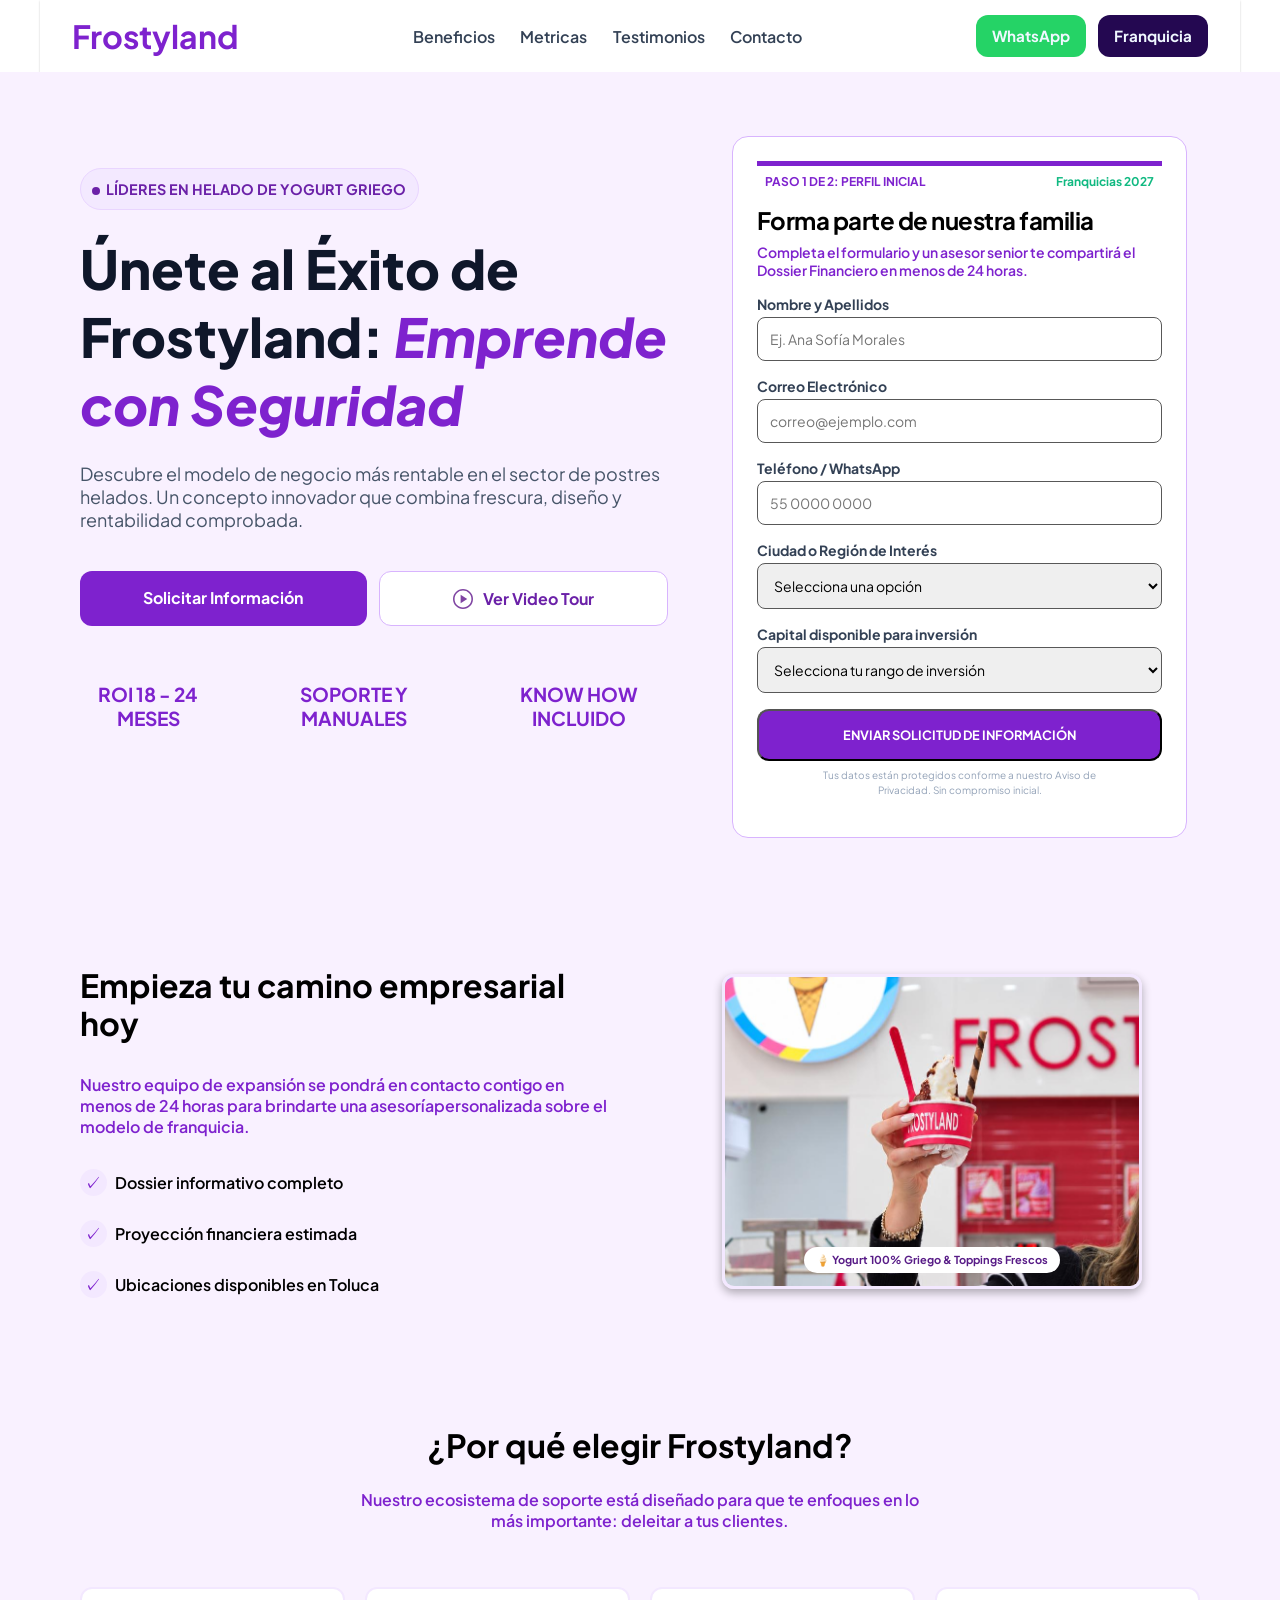
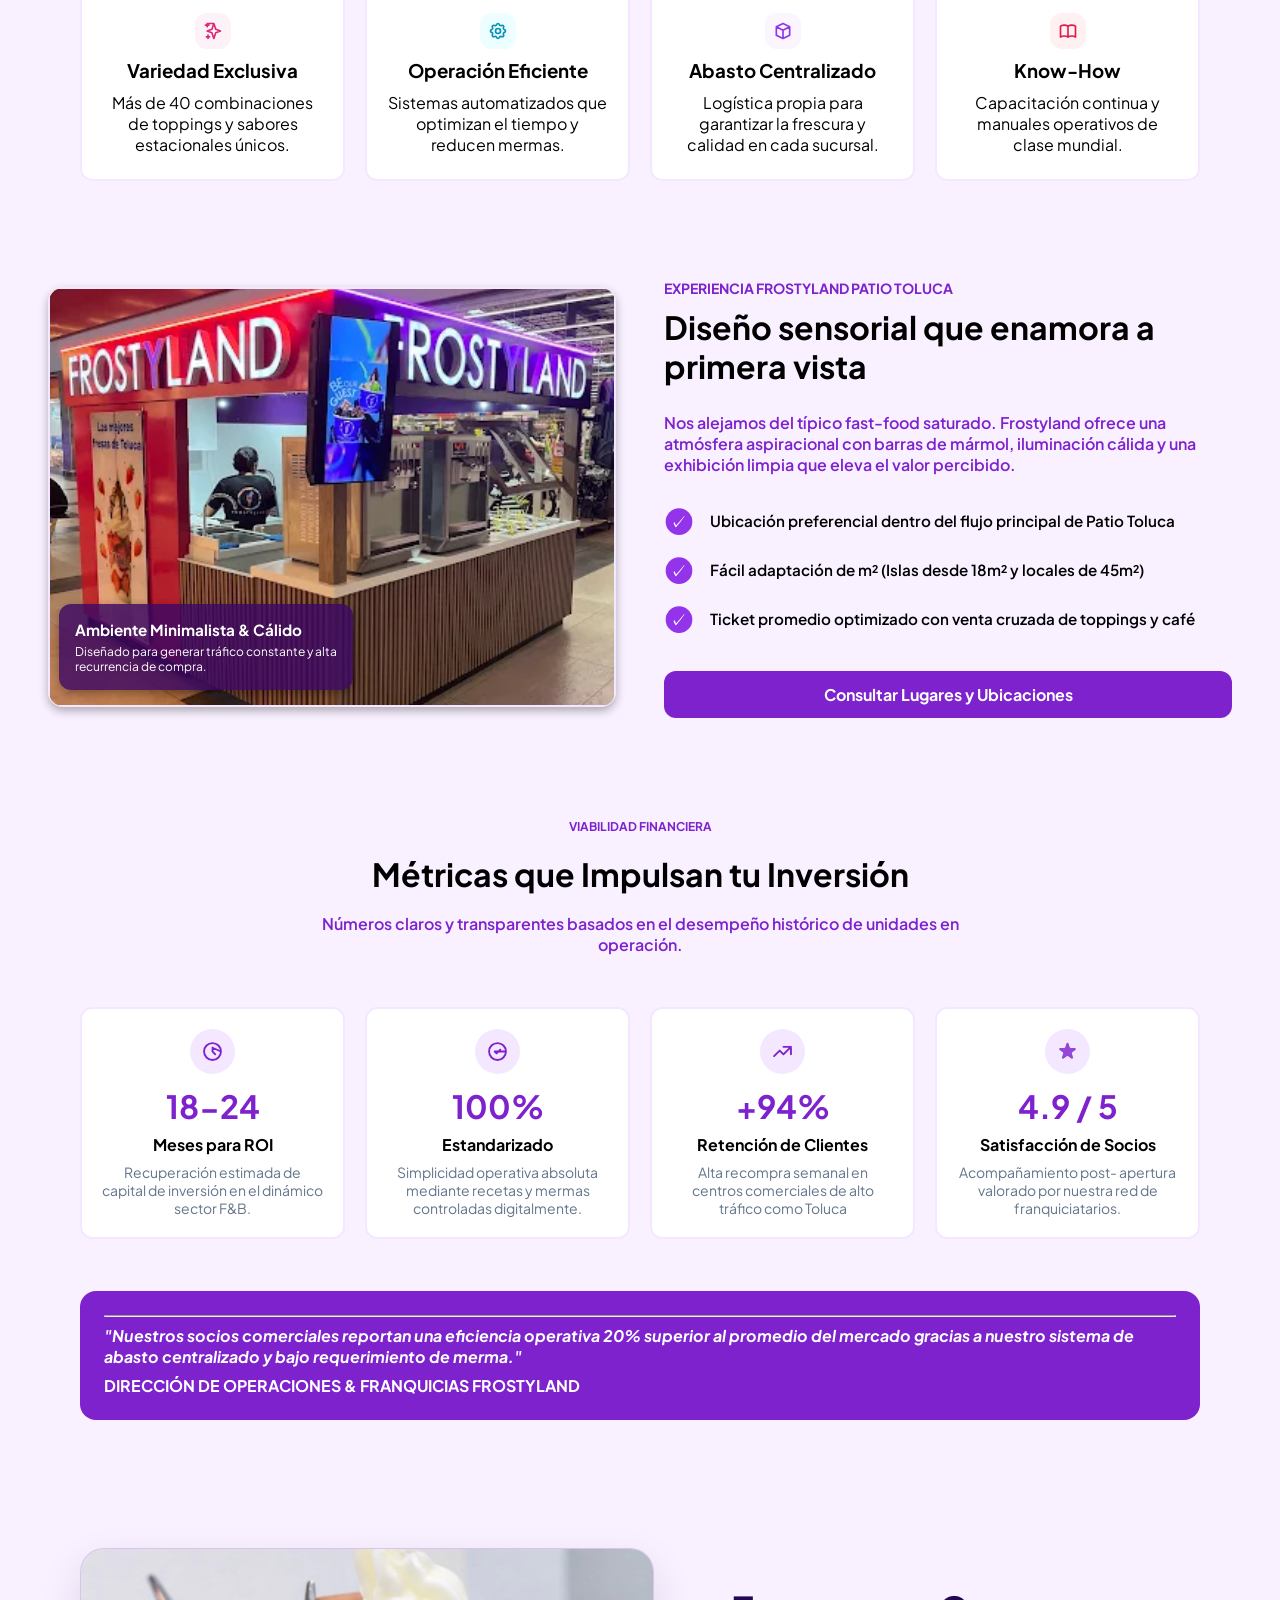
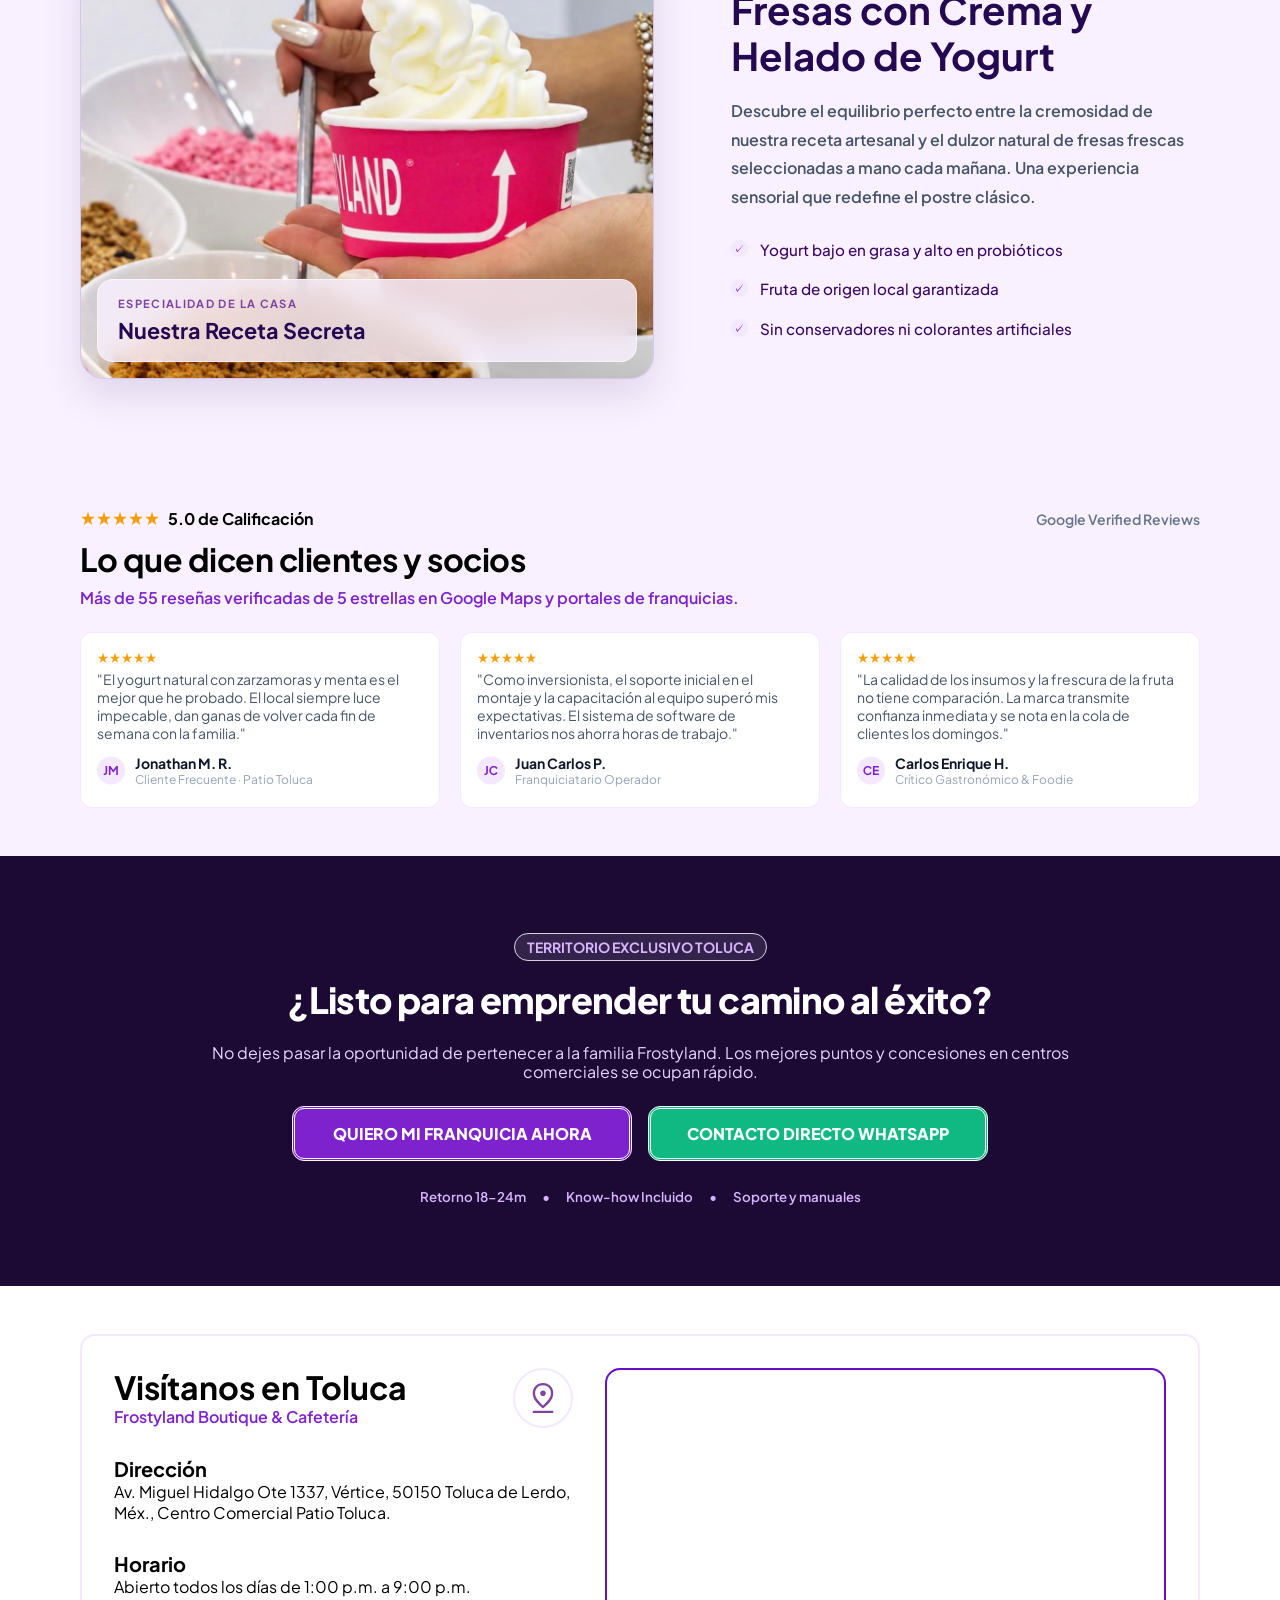
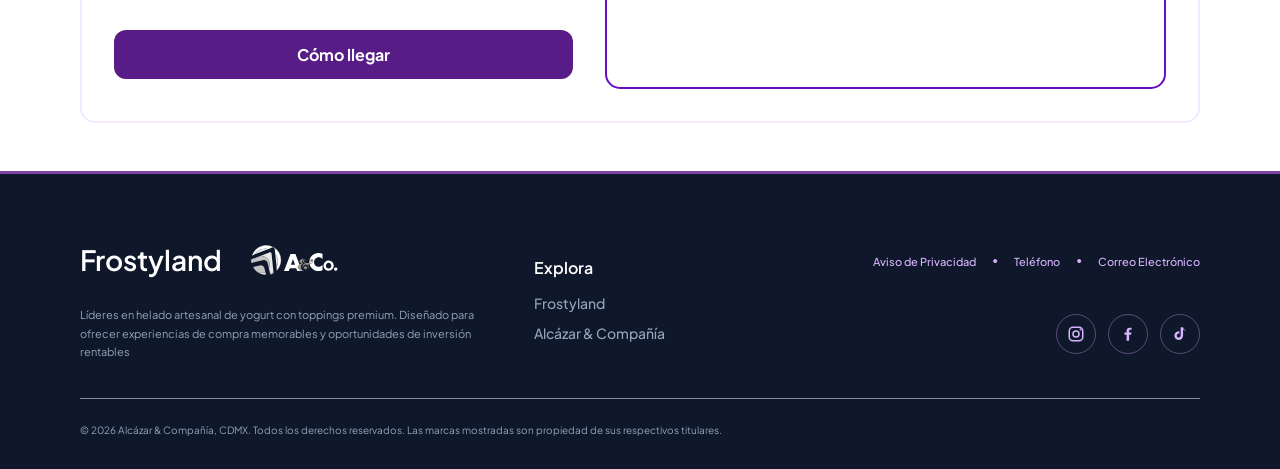
==== commit fdd6d09f: "change new real images of every section" ====
--- a/index.html
+++ b/index.html
@@ -182,7 +182,7 @@
                         <div class="road__layout-horizontal-img">
 
                             <div class="content__img">
-                                <img class="road__img"  src="./assets/images/Helado de yogurt artesanal con fresas en Frostyland.png" alt="">
+                                <img class="road__img" src="./assets/images/WhatsApp Image 2026-11-18 at 12.40.55 PM (1).jpeg" alt="Sucursal Frostyland con yogurt y toppings">
                                 <div class="img__info">🍦 Yogurt 100% Griego & Toppings Frescos</div>
                             </div>
 
@@ -326,7 +326,7 @@
                 <div class="product__container">
                     <div class="product__layout-horizontal">
                         <div class="product__card">
-                            <img class="product__img" src="./assets/images/Fresas con Crema y Helado.png" alt="Fresas frescas sobre helado cremoso de yogurt">
+                            <img class="product__img" src="./assets/images/WhatsApp Image 2026-11-18 at 12.40.55 PM (2).jpeg" alt="Fresas frescas sobre helado cremoso de yogurt">
                             <div class="img__description-product">
                                 <span>Especialidad de la casa</span>
                                 <p>Nuestra Receta Secreta</p>
